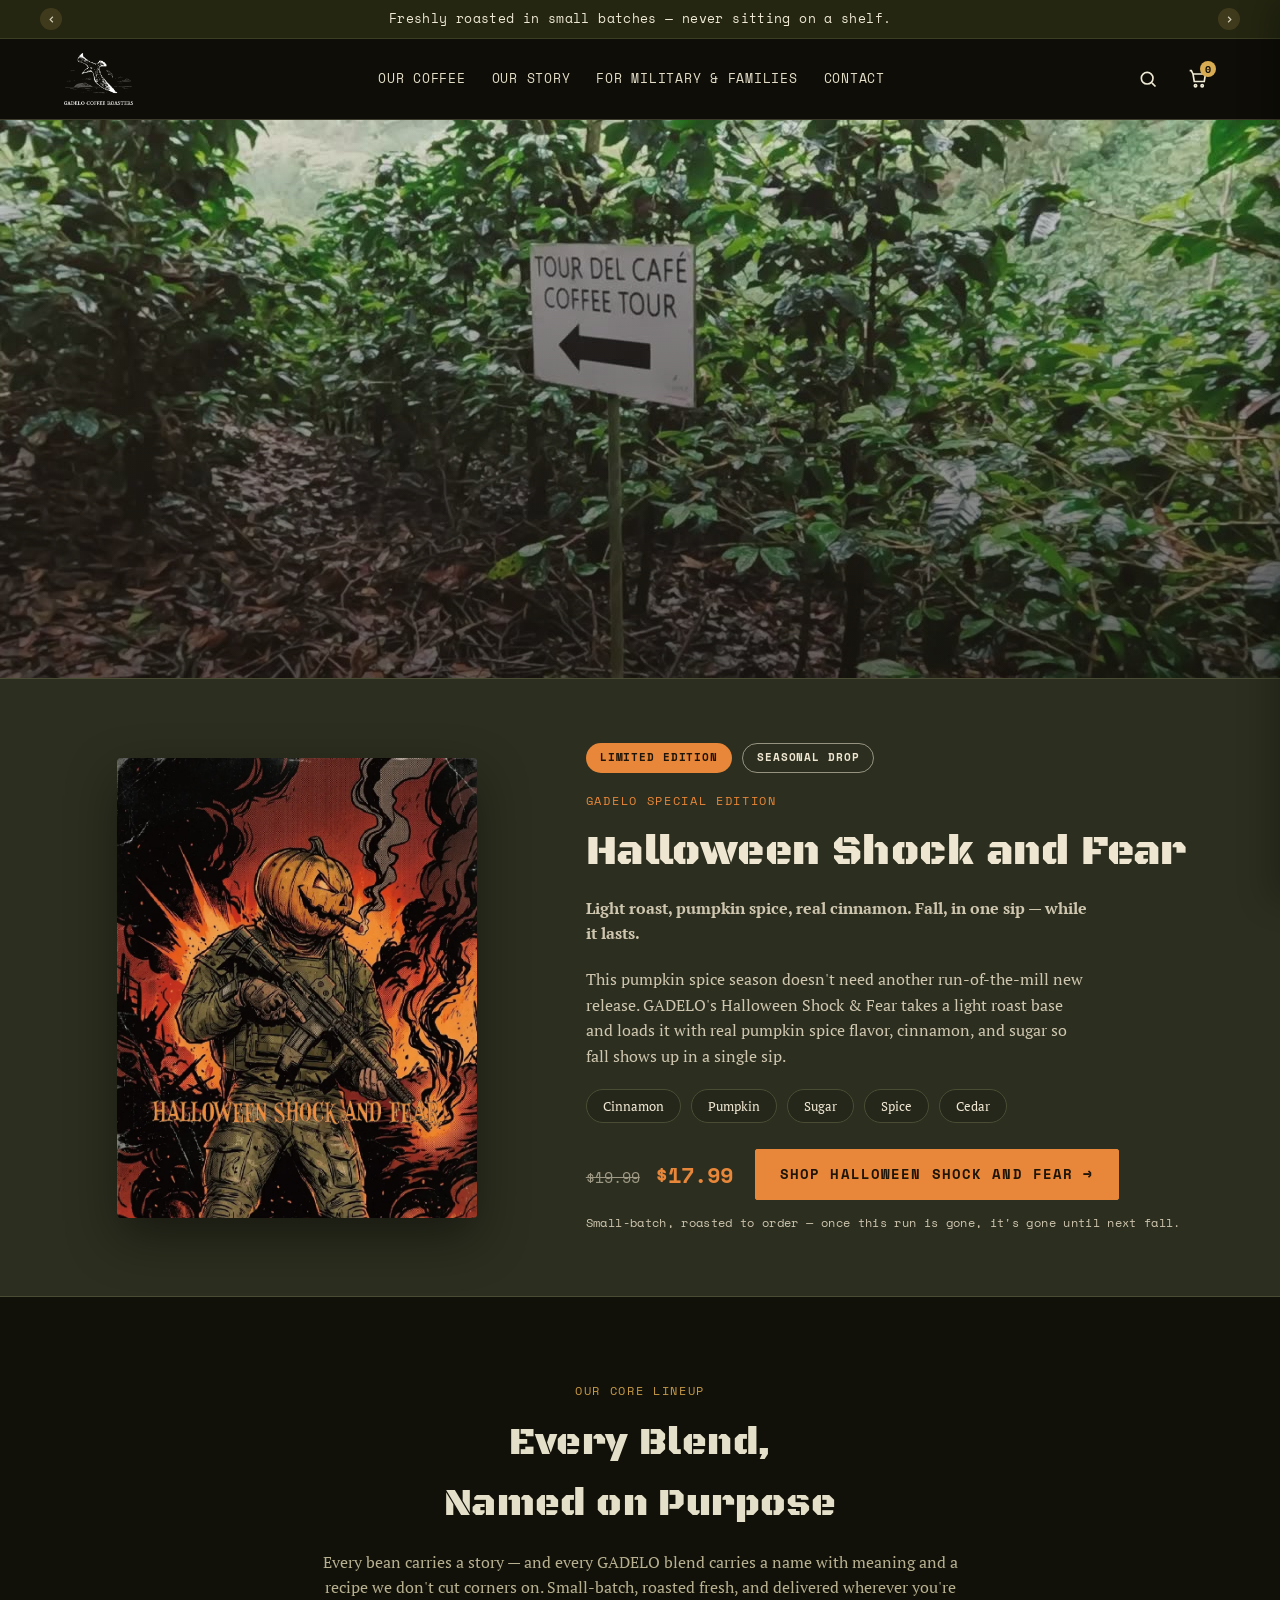
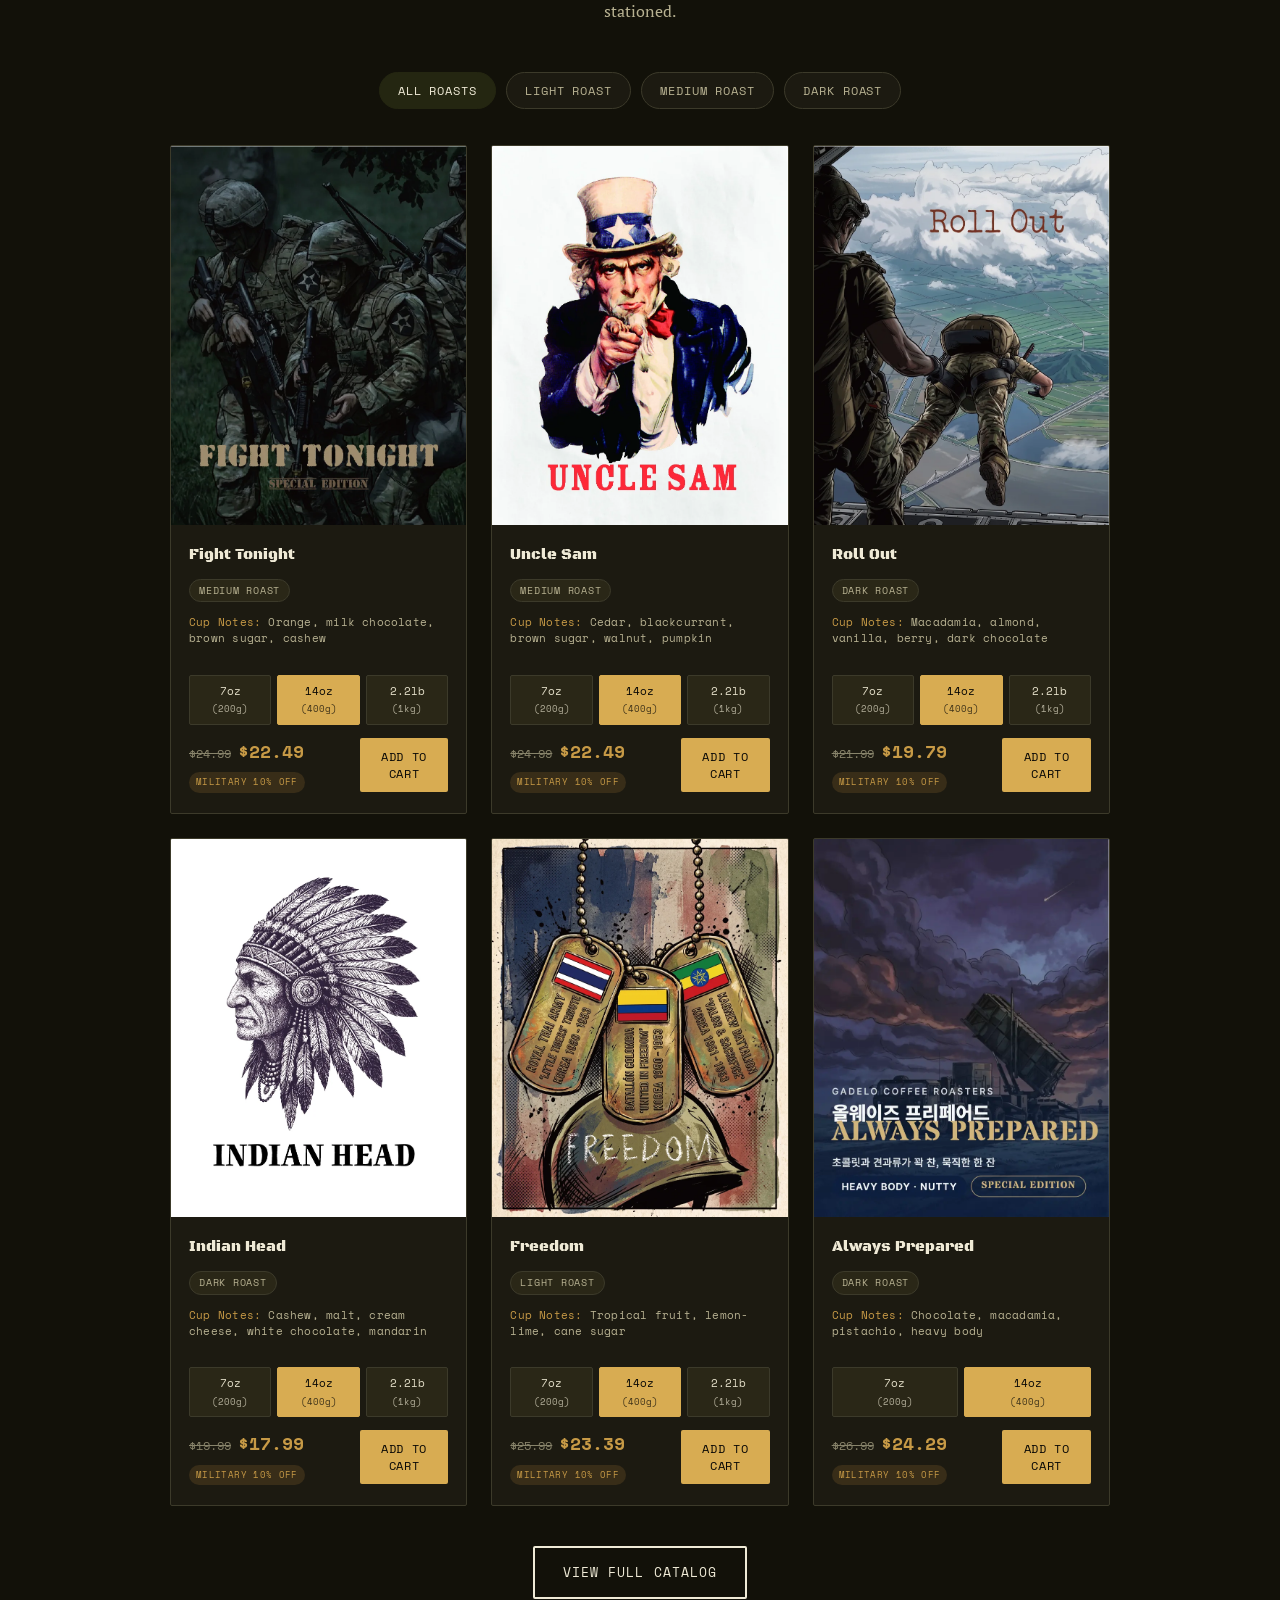
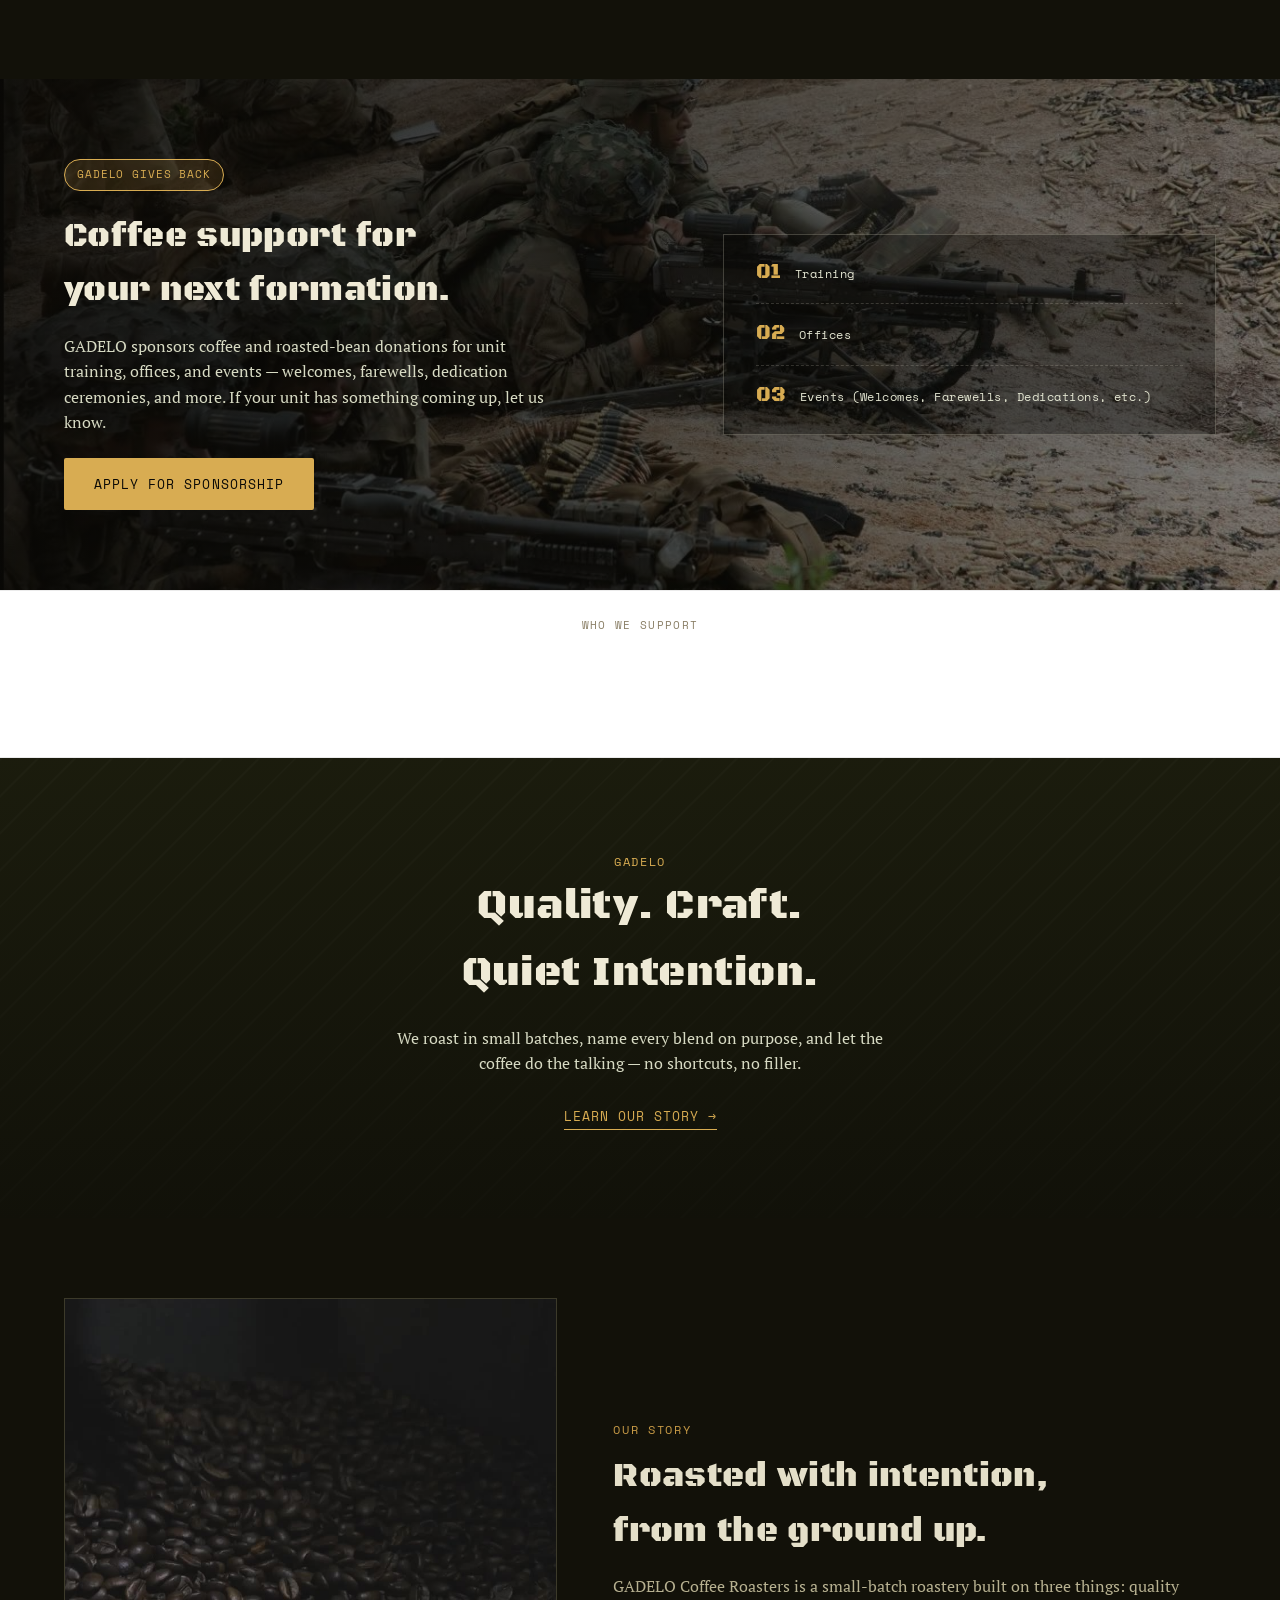
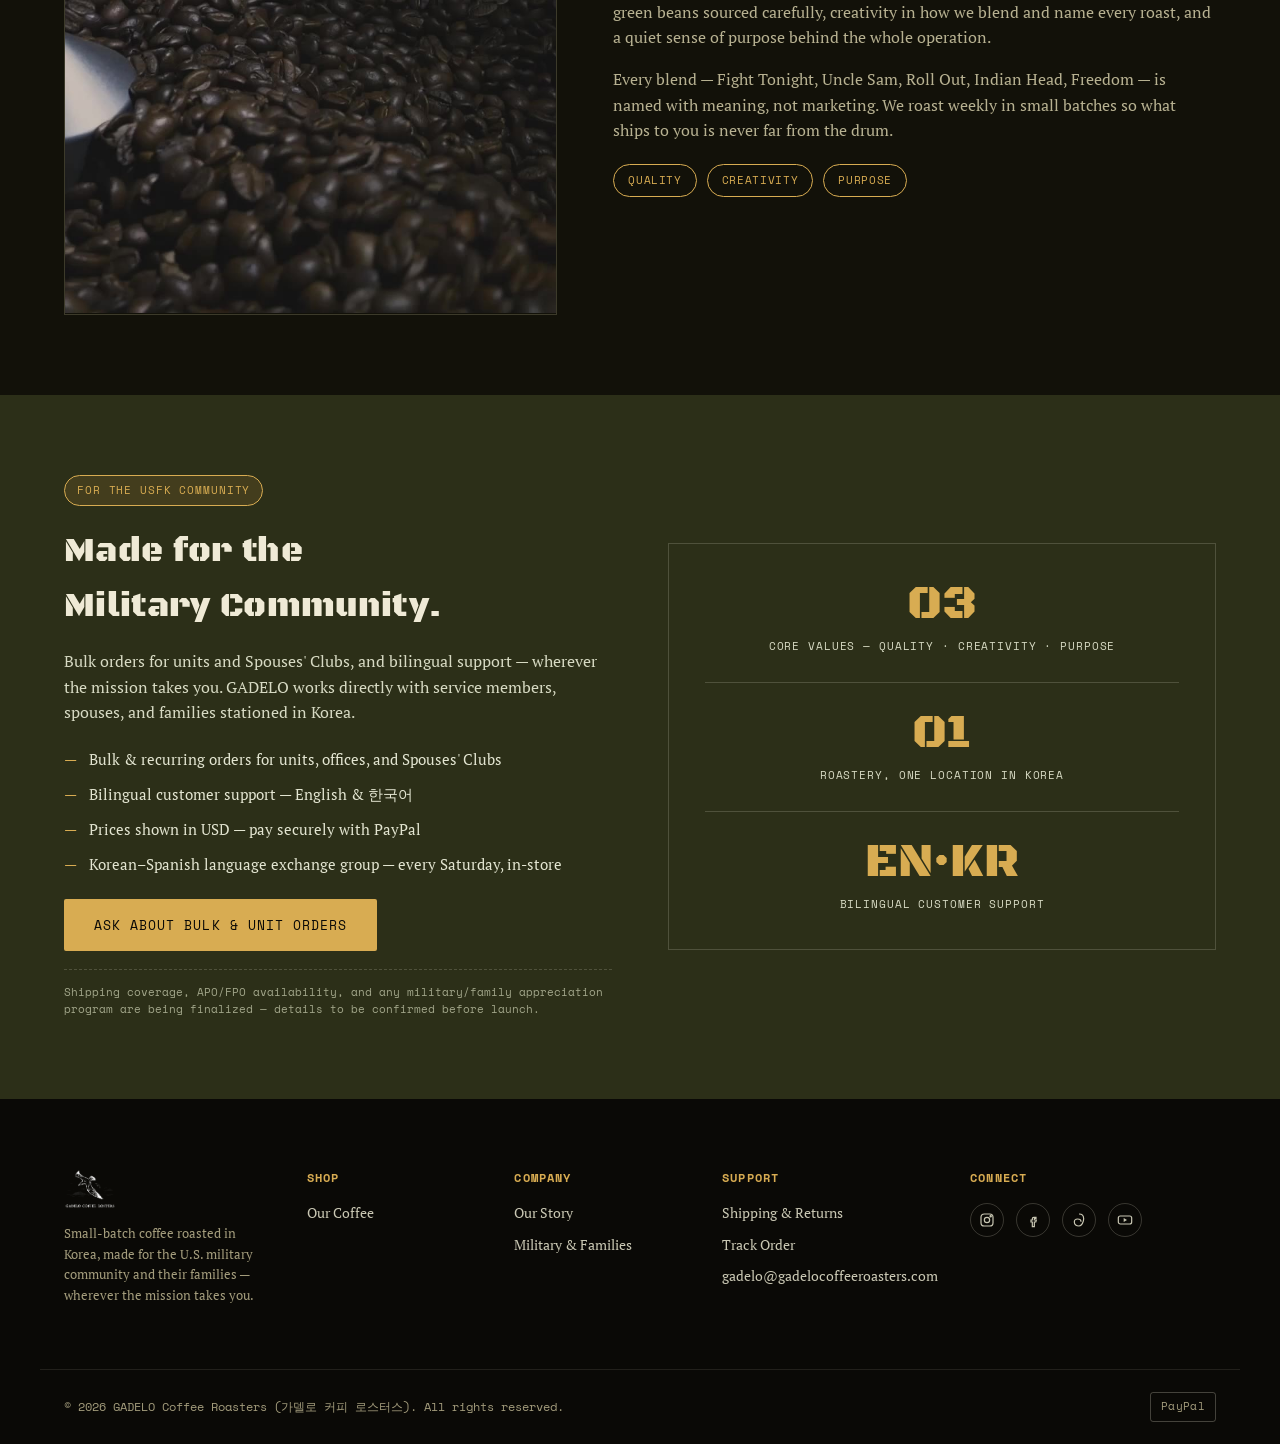
==== index.html @ 2b7d472c "Add files via upload" ====
<!DOCTYPE html>
<html lang="en">
<head>
<meta charset="UTF-8">
<meta name="viewport" content="width=device-width, initial-scale=1.0">
<title>GADELO Coffee Roasters</title>
<meta name="description" content="GADELO Coffee Roasters — small-batch specialty coffee, roasted fresh in Korea and shipped to the U.S. military community and their families.">
<!-- Favicon (2026-09-22) — cropped from the sponsor's seabird logo artwork
     (navy background version) so the bird reads clearly even at 16px; the
     wordmark text was cropped out since it isn't legible that small.
     Same set + same crop on all 4 pages. -->
<link rel="icon" href="favicon.ico" sizes="any">
<link rel="icon" href="images/favicon/favicon-16x16.png" sizes="16x16" type="image/png">
<link rel="icon" href="images/favicon/favicon-32x32.png" sizes="32x32" type="image/png">
<link rel="icon" href="images/favicon/icon-192.png" sizes="192x192" type="image/png">
<link rel="apple-touch-icon" href="images/favicon/apple-touch-icon.png">
<link rel="preconnect" href="https://fonts.googleapis.com">
<link rel="preconnect" href="https://fonts.gstatic.com" crossorigin>
<link href="https://fonts.googleapis.com/css2?family=Black+Ops+One&family=Black+Han+Sans&family=Noto+Serif+KR:wght@400;700&family=PT+Serif:ital,wght@0,400;0,700;1,400&family=Space+Mono:wght@400;700&display=swap" rel="stylesheet">
<link rel="stylesheet" href="css/style.css?v=20260922">
</head>
<body>

<!-- ================= Announcement bar ================= -->
<div class="announce">
  <div class="announce-inner wrap">
    <button class="announce-nav prev" id="announcePrev" aria-label="Previous message">
      <svg viewBox="0 0 24 24" fill="none" stroke="#EFEAD6" stroke-width="2.5"><polyline points="15 18 9 12 15 6"></polyline></svg>
    </button>
    <span id="announceText"></span>
    <button class="announce-nav next" id="announceNext" aria-label="Next message">
      <svg viewBox="0 0 24 24" fill="none" stroke="#EFEAD6" stroke-width="2.5"><polyline points="9 18 15 12 9 6"></polyline></svg>
    </button>
  </div>
</div>

<!-- ================= Header ================= -->
<header>
  <div class="nav-row">
    <a class="brand" href="#top">
      <img src="images/logo-white.png" alt="GADELO Coffee Roasters">
    </a>
    <nav class="primary">
      <a href="#blends">Our Coffee</a>
      <a href="#about">Our Story</a>
      <a href="#community">For Military &amp; Families</a>
      <a href="contact.html">Contact</a>
    </nav>
    <div class="nav-actions">
      <button class="icon-btn" aria-label="Search">
        <svg viewBox="0 0 24 24" fill="none" stroke="currentColor" stroke-width="2"><circle cx="11" cy="11" r="7"/><line x1="21" y1="21" x2="16.65" y2="16.65"/></svg>
      </button>
      <button class="icon-btn" id="cartToggle" aria-label="Open cart">
        <svg viewBox="0 0 24 24" fill="none" stroke="currentColor" stroke-width="2"><path d="M6 6h15l-1.5 9h-12z"/><path d="M6 6L4 2H2"/><circle cx="9" cy="20" r="1.4"/><circle cx="17" cy="20" r="1.4"/></svg>
        <span class="cart-count" id="cartCount">0</span>
      </button>
      <button class="hamburger icon-btn" id="hamburgerBtn" aria-label="Menu">
        <svg viewBox="0 0 24 24" fill="none" stroke="currentColor" stroke-width="2"><line x1="3" y1="6" x2="21" y2="6"/><line x1="3" y1="12" x2="21" y2="12"/><line x1="3" y1="18" x2="21" y2="18"/></svg>
      </button>
    </div>
  </div>
</header>

<div id="top"></div>

<!-- ================= Hero ================= -->
<!--
  Hero is a single, static frame — a slot for one photo or video, not a
  carousel. There's nothing to add/remove here; just set the media:
    - Photo:  add a background-image style to .hero-media below, e.g.
              <div class="hero-media" id="heroMedia" style="background-image:url('images/your-photo.jpg')">
              (remove the <video> below first) — the .hero::after dark
              gradient in css/style.css still layers over it so the title
              stays readable over any photo.
    - Video:  keep the <video class="hero-media-video"> as the FIRST child
              inside .hero-media, swap its poster/source, and leave any
              background-image off .hero-media (the video covers the frame
              itself).
-->
<section class="hero">
  <div class="hero-media" id="heroMedia">
    <video class="hero-media-video" autoplay muted loop playsinline poster="images/hero-poster.jpg">
      <source src="videos/hero-coffee-farm.mp4" type="video/mp4">
    </video>
  </div>
  <!-- No visible text/shapes over the video, per request — this h1 is
       screen-reader/SEO only (.sr-only in css/style.css), so the page still
       has exactly one <h1> without showing anything on screen. -->
  <h1 class="sr-only">GADELO Coffee Roasters — Roasted in Korea</h1>
</section>

<!-- ================= Seasonal — Limited Edition (Halloween) ================= -->
<!-- 2026-10-12: pulled out of the regular grid on purpose per 조나단's
     request — a standalone "limited drop" feature section (Black Rifle
     Coffee Co.-style), not just another card in #blendGrid. Uses the olive/
     pumpkin "Special Edition" palette from the blend's own SmartStore detail
     page instead of the site's usual navy/khaki, so it reads as a distinct,
     time-boxed drop rather than part of the core lineup. See .seasonal-feature
     in style.css. Price shown is a provisional estimate — see js/products.js'
     "PRICE NOTE" comment on the halloween entry. -->
<section class="seasonal-feature" id="seasonal-halloween">
  <div class="wrap seasonal-inner">
    <div class="seasonal-art">
      <img src="images/products/halloween/card1.webp" alt="Halloween Shock and Fear">
    </div>
    <div class="seasonal-copy">
      <div class="seasonal-badges">
        <span class="seasonal-badge">Limited Edition</span>
        <span class="seasonal-badge ghost">Seasonal Drop</span>
      </div>
      <span class="eyebrow" style="color:var(--pumpkin);">GADELO SPECIAL EDITION</span>
      <h2>Halloween Shock and Fear</h2>
      <p class="seasonal-sub">Light roast, pumpkin spice, real cinnamon. Fall, in one sip — while it lasts.</p>
      <p>This pumpkin spice season doesn't need another run-of-the-mill new release. GADELO's Halloween Shock &amp; Fear takes a light roast base and loads it with real pumpkin spice flavor, cinnamon, and sugar so fall shows up in a single sip.</p>
      <div class="seasonal-chips">
        <span class="chip">Cinnamon</span>
        <span class="chip">Pumpkin</span>
        <span class="chip">Sugar</span>
        <span class="chip">Spice</span>
        <span class="chip">Cedar</span>
      </div>
      <div class="seasonal-cta-row">
        <span class="price"><span class="price-compare">$19.99</span><span class="price-final">$17.99</span></span>
        <a class="btn btn-pumpkin" href="product.html?blend=halloween">Shop Halloween Shock and Fear →</a>
      </div>
      <div class="seasonal-note">Small-batch, roasted to order — once this run is gone, it's gone until next fall.</div>
    </div>
  </div>
</section>

<!-- ================= Featured Blends (core lineup) ================= -->
<section id="blends">
  <div class="wrap">
    <div class="section-head">
      <span class="eyebrow">OUR CORE LINEUP</span>
      <h2>Every Blend, Named on Purpose</h2>
      <p>Every bean carries a story — and every GADELO blend carries a name with meaning and a recipe we don't cut corners on. Small-batch, roasted fresh, and delivered wherever you're stationed.</p>
    </div>

    <div class="roast-filter" id="roastFilter" role="tablist" aria-label="Filter by roast level">
      <button class="roast-tab active" data-roast="all">All Roasts</button>
      <button class="roast-tab" data-roast="light">Light Roast</button>
      <button class="roast-tab" data-roast="medium">Medium Roast</button>
      <button class="roast-tab" data-roast="dark">Dark Roast</button>
    </div>

    <!-- Military Exclusive Lineup — 6 blends, confirmed recipes/pricing, see js/products.js -->
    <div class="blend-grid blend-grid-6" id="blendGrid">
      <!-- Card 1: Fight Tonight -->
      <article class="blend-card" data-slug="fighttonight">
        <a class="blend-art-link" href="product.html?blend=fighttonight">
          <div class="blend-art has-photo" style="--card-bg:#4B3A2A;">
            <img class="blend-art-photo" src="images/products/fighttonight/card1.webp" alt="Fight Tonight">
            <span class="mark">Flagship Blend</span>
            <div>
              <div class="name-en">Fight Tonight</div>
            </div>
          </div>
        </a>
        <div class="blend-body">
          <a class="blend-name-link" href="product.html?blend=fighttonight">Fight Tonight</a>
          <div class="roast-tag">Medium Roast</div>
          <div class="blend-origin"><span style="color:var(--brass-dark);">Cup Notes:</span> Orange, milk chocolate, brown sugar, cashew</div>
          <div class="size-select">
            <div class="size-opt" data-size="200">7oz <span class="size-sub">(200g)</span></div>
            <div class="size-opt active" data-size="400">14oz <span class="size-sub">(400g)</span></div>
            <div class="size-opt" data-size="1000">2.2lb <span class="size-sub">(1kg)</span></div>
          </div>
          <div class="price-row">
            <span class="price"><span class="price-compare">$24.99</span><span class="price-final">$22.49</span></span>
            <button class="add-btn">Add to Cart</button>
          </div>
        </div>
      </article>

      <!-- Card 2: Uncle Sam -->
      <article class="blend-card" data-slug="unclesam">
        <a class="blend-art-link" href="product.html?blend=unclesam">
          <div class="blend-art has-photo" style="--card-bg:#2F3B52;">
            <img class="blend-art-photo" src="images/products/unclesam/card1.webp" alt="Uncle Sam">
            <span class="mark">Flagship Blend</span>
            <div>
              <div class="name-en">Uncle Sam</div>
            </div>
          </div>
        </a>
        <div class="blend-body">
          <a class="blend-name-link" href="product.html?blend=unclesam">Uncle Sam</a>
          <div class="roast-tag">Medium Roast</div>
          <div class="blend-origin"><span style="color:var(--brass-dark);">Cup Notes:</span> Cedar, blackcurrant, brown sugar, walnut, pumpkin</div>
          <div class="size-select">
            <div class="size-opt" data-size="200">7oz <span class="size-sub">(200g)</span></div>
            <div class="size-opt active" data-size="400">14oz <span class="size-sub">(400g)</span></div>
            <div class="size-opt" data-size="1000">2.2lb <span class="size-sub">(1kg)</span></div>
          </div>
          <div class="price-row">
            <span class="price"><span class="price-compare">$24.99</span><span class="price-final">$22.49</span></span>
            <button class="add-btn">Add to Cart</button>
          </div>
        </div>
      </article>

      <!-- Card 3: Roll Out (formerly Good Will) -->
      <article class="blend-card" data-slug="goodwill">
        <a class="blend-art-link" href="product.html?blend=goodwill">
          <div class="blend-art has-photo" style="--card-bg:#8C6A26;">
            <img class="blend-art-photo" src="images/products/goodwill/card1.webp" alt="Roll Out">
            <span class="mark">Premium Blend</span>
            <div>
              <div class="name-en">Roll Out</div>
            </div>
          </div>
        </a>
        <div class="blend-body">
          <a class="blend-name-link" href="product.html?blend=goodwill">Roll Out</a>
          <div class="roast-tag">Dark Roast</div>
          <div class="blend-origin"><span style="color:var(--brass-dark);">Cup Notes:</span> Macadamia, almond, vanilla, berry, dark chocolate</div>
          <div class="size-select">
            <div class="size-opt" data-size="200">7oz <span class="size-sub">(200g)</span></div>
            <div class="size-opt active" data-size="400">14oz <span class="size-sub">(400g)</span></div>
            <div class="size-opt" data-size="1000">2.2lb <span class="size-sub">(1kg)</span></div>
          </div>
          <div class="price-row">
            <span class="price"><span class="price-compare">$21.99</span><span class="price-final">$19.79</span></span>
            <button class="add-btn">Add to Cart</button>
          </div>
        </div>
      </article>

      <!-- Card 4: Indian Head (formerly India) -->
      <article class="blend-card" data-slug="india">
        <a class="blend-art-link" href="product.html?blend=india">
          <div class="blend-art has-photo" style="--card-bg:#4B5330;">
            <img class="blend-art-photo" src="images/products/india/card1.webp" alt="Indian Head">
            <span class="mark">House Blend</span>
            <div>
              <div class="name-en">Indian Head</div>
            </div>
          </div>
        </a>
        <div class="blend-body">
          <a class="blend-name-link" href="product.html?blend=india">Indian Head</a>
          <div class="roast-tag">Dark Roast</div>
          <div class="blend-origin"><span style="color:var(--brass-dark);">Cup Notes:</span> Cashew, malt, cream cheese, white chocolate, mandarin</div>
          <div class="size-select">
            <div class="size-opt" data-size="200">7oz <span class="size-sub">(200g)</span></div>
            <div class="size-opt active" data-size="400">14oz <span class="size-sub">(400g)</span></div>
            <div class="size-opt" data-size="1000">2.2lb <span class="size-sub">(1kg)</span></div>
          </div>
          <div class="price-row">
            <span class="price"><span class="price-compare">$19.99</span><span class="price-final">$17.99</span></span>
            <button class="add-btn">Add to Cart</button>
          </div>
        </div>
      </article>

      <!-- Card 5: Freedom (200g/400g only — no 1kg) -->
      <article class="blend-card" data-slug="freedom">
        <a class="blend-art-link" href="product.html?blend=freedom">
          <div class="blend-art has-photo" style="--card-bg:#7A2E2E;">
            <img class="blend-art-photo" src="images/products/freedom/card1.webp" alt="Freedom">
            <span class="mark">Flagship Blend</span>
            <div>
              <div class="name-en">Freedom</div>
            </div>
          </div>
        </a>
        <div class="blend-body">
          <a class="blend-name-link" href="product.html?blend=freedom">Freedom</a>
          <div class="roast-tag">Light Roast</div>
          <div class="blend-origin"><span style="color:var(--brass-dark);">Cup Notes:</span> Tropical fruit, lemon-lime, cane sugar</div>
          <div class="size-select">
            <div class="size-opt" data-size="200">7oz <span class="size-sub">(200g)</span></div>
            <div class="size-opt active" data-size="400">14oz <span class="size-sub">(400g)</span></div>
            <div class="size-opt" data-size="1000">2.2lb <span class="size-sub">(1kg)</span></div>
          </div>
          <div class="price-row">
            <span class="price"><span class="price-compare">$25.99</span><span class="price-final">$23.39</span></span>
            <button class="add-btn">Add to Cart</button>
          </div>
        </div>
      </article>

      <!-- Card 6: Always Prepared (Special Edition, 200g/400g only — no 1kg) -->
      <article class="blend-card" data-slug="alwaysprepared">
        <a class="blend-art-link" href="product.html?blend=alwaysprepared">
          <div class="blend-art has-photo" style="--card-bg:#0D1F3F;">
            <img class="blend-art-photo" src="images/products/alwaysprepared/card1.webp" alt="Always Prepared">
            <span class="mark">Special Edition</span>
            <div>
              <div class="name-en">Always Prepared</div>
            </div>
          </div>
        </a>
        <div class="blend-body">
          <a class="blend-name-link" href="product.html?blend=alwaysprepared">Always Prepared</a>
          <div class="roast-tag">Dark Roast</div>
          <div class="blend-origin"><span style="color:var(--brass-dark);">Cup Notes:</span> Chocolate, macadamia, pistachio, heavy body</div>
          <div class="size-select">
            <div class="size-opt" data-size="200">7oz <span class="size-sub">(200g)</span></div>
            <div class="size-opt active" data-size="400">14oz <span class="size-sub">(400g)</span></div>
          </div>
          <div class="price-row">
            <span class="price"><span class="price-compare">$18.99</span><span class="price-final">$17.09</span></span>
            <button class="add-btn">Add to Cart</button>
          </div>
        </div>
      </article>
    </div>

    <div class="grid-foot">
      <a href="#contact" class="btn btn-outline">View Full Catalog</a>
    </div>
  </div>
</section>

<!-- ================= GADELO Gives Back (unit sponsorship) ================= -->
<section class="giveback" id="giveback">
  <div class="giveback-media" style="background-image:url('images/giveback-training.jpg')"></div>
  <div class="wrap giveback-inner">
    <div>
      <span class="giveback-badge">GADELO Gives Back</span>
      <h2>Coffee support for your next formation.</h2>
      <p>GADELO sponsors coffee and roasted-bean donations for unit training, offices, and events — welcomes, farewells, dedication ceremonies, and more. If your unit has something coming up, let us know.</p>
      <div class="hero-ctas">
        <button type="button" id="sponsorContactBtn" class="btn btn-brass">Apply for Sponsorship</button>
      </div>
    </div>
    <div class="giveback-visual">
      <div class="item"><span class="num">01</span><span class="cap">Training</span></div>
      <div class="item"><span class="num">02</span><span class="cap">Offices</span></div>
      <div class="item"><span class="num">03</span><span class="cap">Events (Welcomes, Farewells, Dedications, etc.)</span></div>
    </div>
  </div>
</section>

<!-- ================= Sponsor logo banner ================= -->
<!-- Real logo (Chungnam Fire Services). Single logo only — it slides
     right-to-left across the full strip and loops seamlessly (see CSS
     comment above .sponsor-banner in style.css). -->
<section class="sponsor-banner" aria-label="Organizations we support">
  <div class="wrap">
    <div class="sponsor-banner-label">Who We Support</div>
  </div>
  <div class="sponsor-track">
    <div class="sponsor-item"><img src="images/sponsors/chungnam-fire.png" alt="Chungnam Fire Services"></div>
  </div>
</section>

<!-- ================= Statement banner ================= -->
<!-- .statement-media is an optional photo slot (same pattern as .hero-media
     on the hero section above) — add a background-image style to it, e.g.
     style="background-image:url('images/your-photo.jpg')", to show a photo
     behind the text. The dark gradient (css/style.css) keeps the text
     readable over any photo. Leave it empty to keep the plain diagonal
     pattern background. -->
<section class="statement">
  <div class="statement-media" id="statementMedia"></div>
  <div class="wrap">
    <span class="eyebrow" style="color:var(--brass);">GADELO</span>
    <h2>Quality. Craft.<br>Quiet Intention.</h2>
    <p>We roast in small batches, name every blend on purpose, and let the coffee do the talking — no shortcuts, no filler.</p>
    <a href="#about" class="link">Learn Our Story →</a>
  </div>
</section>

<!-- ================= About / Story ================= -->
<section id="about">
  <div class="wrap about">
    <!-- 2026-09-22: roasting-floor clip in place of the old logo placeholder
         (see .about-visual.has-video in style.css for the no-padding,
         object-fit:cover treatment this needs vs. the plain logo version). -->
    <div class="about-visual has-video">
      <video autoplay muted loop playsinline poster="images/about-poster.jpg">
        <source src="videos/our-story.mp4" type="video/mp4">
      </video>
    </div>
    <div>
      <span class="eyebrow">OUR STORY</span>
      <h2>Roasted with intention, from the ground up.</h2>
      <p>GADELO Coffee Roasters is a small-batch roastery built on three things: quality green beans sourced carefully, creativity in how we blend and name every roast, and a quiet sense of purpose behind the whole operation.</p>
      <p>Every blend — Fight Tonight, Uncle Sam, Roll Out, Indian Head, Freedom — is named with meaning, not marketing. We roast weekly in small batches so what ships to you is never far from the drum.</p>
      <div class="value-pills">
        <span class="pill">Quality</span>
        <span class="pill">Creativity</span>
        <span class="pill">Purpose</span>
      </div>
    </div>
  </div>
</section>

<!-- ================= Military & Family community ================= -->
<section class="community" id="community">
  <div class="wrap community-inner">
    <div>
      <span class="community-badge">For the USFK Community</span>
      <h2>Made for the Military Community.</h2>
      <p>Bulk orders for units and Spouses' Clubs, and bilingual support — wherever the mission takes you. GADELO works directly with service members, spouses, and families stationed in Korea.</p>
      <ul class="community-list">
        <li>Bulk &amp; recurring orders for units, offices, and Spouses' Clubs</li>
        <li>Bilingual customer support — English &amp; 한국어</li>
        <li>Prices shown in USD — pay securely with PayPal</li>
        <li>Korean–Spanish language exchange group — every Saturday, in-store</li>
      </ul>
      <div style="display:flex;gap:12px;flex-wrap:wrap;">
        <button type="button" id="bulkContactBtn" class="btn btn-brass">Ask About Bulk &amp; Unit Orders</button>
      </div>
      <div class="community-note">
        Shipping coverage, APO/FPO availability, and any military/family appreciation program are being finalized — details to be confirmed before launch.
      </div>
    </div>
    <div class="community-visual">
      <div class="big">03</div>
      <div class="cap">Core Values — Quality · Creativity · Purpose</div>
      <hr>
      <div class="big">01</div>
      <div class="cap">Roastery, One Location in Korea</div>
      <hr>
      <div class="big">EN·KR</div>
      <div class="cap">Bilingual Customer Support</div>
    </div>
  </div>
</section>

<!-- ================= Footer ================= -->
<footer id="contact">
  <div class="wrap footer-grid">
    <div class="footer-brand">
      <img src="images/logo-navy-crop.png" alt="GADELO Coffee Roasters">
      <p>Small-batch coffee roasted in Korea, made for the U.S. military community and their families — wherever the mission takes you.</p>
    </div>
    <div class="footer-col">
      <h4>Shop</h4>
      <a href="#blends">Our Coffee</a>
    </div>
    <div class="footer-col">
      <h4>Company</h4>
      <a href="#about">Our Story</a>
      <a href="#community">Military &amp; Families</a>
    </div>
    <div class="footer-col">
      <h4>Support</h4>
      <a href="#">Shipping &amp; Returns</a>
      <a href="#">Track Order</a>
      <a href="mailto:gadelo@gadelocoffeeroasters.com">gadelo@gadelocoffeeroasters.com</a>
    </div>
    <div class="footer-col">
      <h4>Connect</h4>
      <div class="social-row">
        <a href="https://www.instagram.com/gadelo_coffee_roasters/" target="_blank" rel="noopener" aria-label="Instagram"><svg viewBox="0 0 24 24" fill="none" stroke="currentColor" stroke-width="1.8"><rect x="3" y="3" width="18" height="18" rx="5"/><circle cx="12" cy="12" r="4"/><circle cx="17.5" cy="6.5" r="1"/></svg></a>
        <a href="https://www.facebook.com/gadelocoffee?locale=ko_KR" target="_blank" rel="noopener" aria-label="Facebook"><svg viewBox="0 0 24 24" fill="none" stroke="currentColor" stroke-width="1.8"><path d="M15 8h-2c-1.1 0-2 .9-2 2v2H9v3h2v7h3v-7h2.2l.8-3H14v-1.5c0-.5.3-1 1-1h1.5V8z"/></svg></a>
        <a href="https://www.threads.com/@gadelo_coffee_roasters?hl=ko" target="_blank" rel="noopener" aria-label="Threads"><svg viewBox="0 0 24 24" fill="none" stroke="currentColor" stroke-width="1.8"><path d="M12 3c4 0 7 2.5 7 7 0 5-3 11-7 11s-7-2-7-6c0-3 2-4.5 5-4.5s5 1.5 5 4"/></svg></a>
        <a href="#" aria-label="YouTube"><svg viewBox="0 0 24 24" fill="none" stroke="currentColor" stroke-width="1.8"><rect x="2" y="6" width="20" height="12" rx="3"/><path d="M10 9l5 3-5 3z" fill="currentColor" stroke="none"/></svg></a>
      </div>
    </div>
  </div>
  <div class="footer-bottom">
    <span>© 2026 GADELO Coffee Roasters (가델로 커피 로스터스). All rights reserved.</span>
    <div class="pay-icons">
      <span class="pay-badge">PayPal</span>
    </div>
  </div>
</footer>

<!-- ================= Cart drawer ================= -->
<!-- Single-step drawer: review items (with qty controls) + cross-sell, then one
     "Checkout" button hands off to the dedicated checkout.html page, where
     fulfillment + payment method are chosen and the order is actually paid. -->
<div class="overlay" id="overlay"></div>
<aside class="cart-drawer" id="cartDrawer" aria-hidden="true">
  <div class="cart-head">
    <h3>Your Cart</h3>
    <button class="close-x" id="cartClose">&times;</button>
  </div>

  <div class="cart-view" id="cartView">
    <div class="cart-scroll">
      <div class="cart-items" id="cartItems">
        <div class="cart-empty">Your cart is empty.<br>Add a blend to get started.</div>
      </div>
      <div class="cart-crosssell" id="cartCrosssell" hidden>
        <h4>You Might Also Like</h4>
        <div id="crosssellList"></div>
      </div>
    </div>
    <div class="cart-foot">
      <div class="cart-subtotal"><span>Subtotal</span><span id="cartSubtotalMini">$0.00</span></div>
      <button type="button" class="btn btn-brass btn-block" id="goCheckout">Checkout</button>
      <div class="cart-hint">Prices shown in USD. Secure checkout powered by PayPal.</div>
    </div>
  </div>
</aside>

<!-- ================= Contact modals ================= -->
<!-- Share one backdrop overlay; JS opens whichever modal matches the button
     clicked (#sponsorContactBtn / #bulkContactBtn). Add a new trigger the
     same way: a button with a data-contact-modal="<id>" attribute pointing
     at one of these modal ids, no JS changes needed. -->
<div class="overlay" id="contactOverlay"></div>

<div class="contact-modal" id="emailModal" role="dialog" aria-modal="true" aria-labelledby="emailModalTitle">
  <button type="button" class="close-x contact-modal-close" aria-label="Close">&times;</button>
  <h3 id="emailModalTitle">Sponsorship Inquiry</h3>
  <p class="sub">Copy the address below or open it in your mail app.</p>
  <div class="contact-option">
    <div class="meta">
      <span class="label">Email</span>
      <span class="value">gadelo@gadelocoffeeroasters.com</span>
    </div>
    <button type="button" class="copy-btn" data-copy="gadelo@gadelocoffeeroasters.com">Copy</button>
  </div>
  <a class="contact-option link-row" href="mailto:gadelo@gadelocoffeeroasters.com?subject=Unit%20Sponsorship%20Inquiry">
    <div class="meta">
      <span class="label">Or</span>
      <span class="value">Open in mail app</span>
    </div>
  </a>
</div>

<div class="contact-modal" id="bulkModal" role="dialog" aria-modal="true" aria-labelledby="bulkModalTitle">
  <button type="button" class="close-x contact-modal-close" aria-label="Close">&times;</button>
  <h3 id="bulkModalTitle">Bulk &amp; Unit Orders</h3>
  <p class="sub">Reach us by email or WhatsApp — whichever's easier.</p>
  <div class="contact-option">
    <div class="meta">
      <span class="label">Email</span>
      <span class="value">gadelo@gadelocoffeeroasters.com</span>
    </div>
    <button type="button" class="copy-btn" data-copy="gadelo@gadelocoffeeroasters.com">Copy</button>
  </div>
  <a class="contact-option link-row" href="https://wa.me/821084808942?text=Hi%20GADELO%2C%20I%27d%20like%20to%20ask%20about%20bulk%2Funit%20orders." target="_blank" rel="noopener">
    <div class="meta">
      <span class="label">WhatsApp</span>
      <span class="value">+82 10-8480-8942</span>
    </div>
  </a>
</div>

<div class="toast" id="toast"></div>

<script src="js/products.js"></script>
<script src="js/cart-store.js"></script>
<script src="js/app.js"></script>
</body>
</html>
---- css/style.css ----
/* =========================================================
   GADELO COFFEE ROASTERS — "Field Edition" theme
   Military-toned palette for the USFK-facing storefront.
   (A deliberate departure from the standard ivory/navy/gold
   GADELO brand guide, per explicit direction for this site.)
   ========================================================= */
:root{
  --od:#242611;          /* deep olive drab — dark surface / signature accent (deepened) */
  --od-soft:#2c2f18;      /* secondary dark olive surface (deepened) */
  --od-line:#3a3e22;      /* olive rule/border on dark surfaces */
  --bg:#121109;           /* near-black warm charcoal — page background */
  --surface:#1c1a11;      /* raised dark surface — cards, inputs, panels */
  --khaki:#EFEAD6;        /* canvas/khaki — bright accent text on dark surfaces */
  --khaki-dim:#2a2717;    /* dim panel fill — selected/highlighted state (was light; inverted) */
  --sand-line:#3c3a2a;    /* subtle borders on dark surfaces (was light; inverted) */
  --charcoal:#0a0906;     /* deepest near-black — footer, dark text-on-brass */
  --brass:#D8AC52;        /* brass/insignia accent — brightened for contrast on dark bg */
  --brass-dark:#C79A46;
  --field-rust:#D07047;   /* rust/ammo-crate stencil red-orange — brightened for dark bg */
  --olive-text:#B7B191;   /* muted light sage-khaki — secondary text on dark surfaces */
  --ink:#E4DFC9;          /* body text — light, on the new dark background */
  --radius:2px;
  --maxw:1200px;
  --shadow:0 10px 30px rgba(0,0,0,0.55);
}
*{box-sizing:border-box;}
/* Elements toggled with the plain `hidden` attribute must always collapse —
   even ones (like the cart/checkout view panes below) that also carry their
   own `display:flex` rule, which would otherwise out-rank the browser's
   default [hidden] styling since it comes from this same stylesheet. */
[hidden]{display:none !important;}
html{scroll-behavior:smooth;}
body{
  margin:0;
  background:var(--bg);
  color:var(--ink);
  font-family:'PT Serif', Georgia, serif;
  line-height:1.6;
  -webkit-font-smoothing:antialiased;
}
img{max-width:100%;display:block;}
a{color:inherit;text-decoration:none;}
.wrap{max-width:var(--maxw);margin:0 auto;padding:0 24px;}
/* Screen-reader/SEO-only text: kept in the DOM (so the page still has a
   proper <h1> landmark) but never shown on screen. */
.sr-only{
  position:absolute;width:1px;height:1px;padding:0;margin:-1px;
  overflow:hidden;clip:rect(0,0,0,0);white-space:nowrap;border:0;
}
h1,h2,h3,.stencil{
  font-family:'Black Ops One',cursive;
  font-weight:400;
  letter-spacing:.01em;
  text-wrap:balance;
}
.mono{font-family:'Space Mono',monospace;}
.eyebrow{
  font-family:'Space Mono',monospace;
  text-transform:uppercase;
  letter-spacing:.14em;
  font-size:12px;
  color:var(--brass-dark);
}
.btn{
  display:inline-flex;align-items:center;justify-content:center;gap:8px;
  padding:14px 28px;
  font-family:'Space Mono',monospace;
  font-size:13px;
  letter-spacing:.08em;
  text-transform:uppercase;
  border-radius:var(--radius);
  border:2px solid transparent;
  cursor:pointer;
  transition:transform .15s ease, background .2s ease, color .2s ease, border-color .2s ease;
}
.btn:active{transform:translateY(1px);}
.btn-brass{background:var(--brass);color:var(--charcoal);border-color:var(--brass);}
.btn-brass:hover{background:#c2903f;}
.btn-outline{background:transparent;color:var(--khaki);border-color:var(--khaki);}
.btn-outline:hover{background:var(--khaki);color:var(--charcoal);}
.btn-outline-light{background:transparent;color:var(--khaki);border-color:var(--khaki);}
.btn-outline-light:hover{background:var(--khaki);color:var(--od);}
.btn-sm{padding:10px 18px;font-size:12px;}
.btn-block{width:100%;}

/* ---------- Announcement bar ---------- */
.announce{
  background:var(--od);
  color:var(--khaki);
  padding:9px 12px;
  font-family:'Space Mono',monospace;
  font-size:12.5px;
  letter-spacing:.03em;
  border-bottom:1px solid var(--od-line);
}
.announce-inner{position:relative;display:flex;align-items:center;justify-content:center;min-height:20px;}
.announce b{color:var(--brass);}
.announce-nav{
  position:absolute;top:50%;transform:translateY(-50%);
  width:22px;height:22px;padding:0;border:none;border-radius:50%;
  background:rgba(216,172,82,.18);
  display:flex;align-items:center;justify-content:center;cursor:pointer;
  opacity:.85;transition:opacity .15s ease, background .15s ease;
}
.announce-nav:hover{opacity:1;background:rgba(216,172,82,.32);}
.announce-nav svg{width:11px;height:11px;pointer-events:none;}
.announce-nav.prev{left:0;}
.announce-nav.next{right:0;}

/* ---------- Header ---------- */
header{
  position:sticky;top:0;z-index:60;
  background:rgba(15,14,8,0.92);
  backdrop-filter:saturate(160%) blur(6px);
  border-bottom:1px solid var(--sand-line);
}
.nav-row{
  display:flex;align-items:center;justify-content:space-between;
  padding:14px 24px;
  max-width:var(--maxw);margin:0 auto;
  gap:20px;
}
.brand{display:flex;align-items:center;gap:10px;}
.brand img{height:52px;width:auto;}
.brand .word{font-family:'Black Ops One',cursive;font-size:14px;letter-spacing:.02em;line-height:1.1;color:var(--khaki);}
.brand .word small{display:block;font-family:'Space Mono',monospace;font-size:9px;letter-spacing:.12em;color:var(--brass-dark);margin-top:2px;}
nav.primary{display:flex;gap:26px;}
nav.primary a{
  font-family:'Space Mono',monospace;
  font-size:12.5px;
  letter-spacing:.06em;
  text-transform:uppercase;
  position:relative;
  padding:4px 0;
  color:var(--ink);
}
nav.primary a::after{
  content:"";position:absolute;left:0;right:0;bottom:-2px;height:2px;background:var(--brass);
  transform:scaleX(0);transform-origin:left;transition:transform .2s ease;
}
nav.primary a:hover::after{transform:scaleX(1);}
.nav-actions{display:flex;align-items:center;gap:14px;}
.icon-btn{
  background:none;border:none;cursor:pointer;color:var(--khaki);
  display:flex;align-items:center;justify-content:center;
  width:36px;height:36px;position:relative;
}
.icon-btn svg{width:20px;height:20px;}
.cart-count{
  position:absolute;top:0;right:0;
  background:var(--brass);color:var(--charcoal);
  font-family:'Space Mono',monospace;font-size:10px;font-weight:700;
  width:16px;height:16px;border-radius:50%;
  display:flex;align-items:center;justify-content:center;
}
.hamburger{display:none;}

/* ---------- Breadcrumb (product page) ---------- */
.breadcrumb{
  font-family:'Space Mono',monospace;font-size:11.5px;letter-spacing:.04em;
  color:var(--olive-text);padding-top:18px;
}
.breadcrumb a:hover{color:var(--brass-dark);}

/* ---------- Hero ---------- */
/* Single static frame — a slot for one photo or video, no carousel. */
.hero{
  position:relative;
  /* Scales with the viewport instead of a flat px value, so it stays
     proportional on any phone/tablet rather than being tuned for one
     screen size — ~62% of viewport height, never shorter than 420px
     (still substantial on a short phone in landscape-ish aspect) or
     taller than 720px (so it doesn't push products too far down on a
     tall desktop viewport). */
  min-height:clamp(420px, 62vh, 720px);
  color:var(--khaki);
  overflow:hidden;
  display:flex;align-items:center;
}
/* Darkening gradient for text legibility. This has to be a layer of its own
   (not baked into .hero-media's background) so it always paints ABOVE a
   photo or video placed inside .hero-media — a background on the same
   element a <video> lives in paints *under* that video, not over it. */
.hero::after{
  content:'';
  position:absolute;inset:0;z-index:1;
  background:linear-gradient(180deg, rgba(10,9,6,.12) 0%, rgba(10,9,6,.6) 100%);
  pointer-events:none;
}
.hero-media{
  position:absolute;inset:0;z-index:0;
  background:
    repeating-linear-gradient(135deg, rgba(0,0,0,0.05) 0 2px, transparent 2px 26px),
    linear-gradient(160deg, var(--od) 0%, var(--od-soft) 55%, #1a1c0d 100%);
  background-size:cover;background-position:center;
}
/* Add an image by setting style="background-image:url('...')" on .hero-media
   in the HTML — the .hero::after gradient above still layers over it so the
   title stays readable. For a video, add a <video class="hero-media-video">
   as the first child of .hero-media instead (see the comment in index.html);
   it fills the same frame and sits under the same dark gradient. */
.hero-media-video{
  position:absolute;inset:0;
  width:100%;height:100%;object-fit:cover;
}

/* ---------- Section shells ---------- */
section{padding:80px 0;}
.section-head{
  text-align:center;max-width:640px;margin:0 auto 48px;
}
.section-head h2{font-size:clamp(26px,3.2vw,38px);margin:10px 0 12px;}
.section-head p{color:var(--olive-text);font-size:15.5px;}

/* ---------- Roast level filter ---------- */
.roast-filter{display:flex;gap:10px;justify-content:center;flex-wrap:wrap;margin-bottom:36px;}
.roast-tab{
  font-family:'Space Mono',monospace;font-size:11.5px;letter-spacing:.08em;text-transform:uppercase;
  padding:9px 18px;border:1px solid var(--sand-line);border-radius:20px;background:var(--surface);color:var(--olive-text);
  cursor:pointer;transition:background .2s ease, color .2s ease, border-color .2s ease;
}
.roast-tab.active{background:var(--od);border-color:var(--od);color:var(--khaki);}
.roast-tab:not(.active):hover{border-color:var(--brass);color:var(--brass);}

/* ---------- Product grid ---------- */
.blend-grid{
  display:grid;grid-template-columns:repeat(4,1fr);gap:24px;
}
.blend-grid.blend-grid-3,
.blend-grid.blend-grid-5,
.blend-grid.blend-grid-6{grid-template-columns:repeat(3,1fr);max-width:940px;margin:0 auto;}
.blend-card.roast-hidden{display:none;}

/* ---------- Section divider tag (e.g. "Military Exclusive") ---------- */
.section-tag{
  display:inline-flex;align-items:center;gap:8px;margin-bottom:44px;
}
.section-tag::before, .section-tag::after{
  content:'';height:1px;width:40px;background:var(--sand-line);
}
.section-tag span{
  font-family:'Space Mono',monospace;font-size:11.5px;letter-spacing:.12em;text-transform:uppercase;
  color:var(--olive-text);white-space:nowrap;
}
.section-tag-row{display:flex;justify-content:center;}
.roast-tag{
  align-self:flex-start;
  font-family:'Space Mono',monospace;font-size:9.5px;letter-spacing:.08em;text-transform:uppercase;
  background:var(--khaki-dim);border:1px solid var(--sand-line);color:var(--olive-text);
  padding:3px 9px;border-radius:12px;
}
.blend-card{
  background:var(--surface);border:1px solid var(--sand-line);border-radius:var(--radius);
  display:flex;flex-direction:column;overflow:hidden;
  transition:box-shadow .2s ease, transform .2s ease;
}
.blend-card:hover{box-shadow:var(--shadow);transform:translateY(-3px);}
.blend-art-link{display:block;}
.blend-art{
  aspect-ratio:1/1;
  display:flex;align-items:center;justify-content:center;
  position:relative;
  background:
    repeating-linear-gradient(135deg, rgba(255,255,255,.05) 0 2px, transparent 2px 22px),
    radial-gradient(circle at 30% 20%, rgba(255,255,255,.10), transparent 55%),
    var(--card-bg, var(--od));
  color:var(--khaki);
  text-align:center;padding:20px;
}
.blend-art-photo{
  position:absolute;inset:0;width:100%;height:100%;object-fit:cover;z-index:0;
}
.blend-art .mark{
  position:absolute;top:12px;left:12px;z-index:2;
  font-family:'Space Mono',monospace;font-size:9.5px;letter-spacing:.1em;
  background:rgba(0,0,0,.22);padding:4px 8px;border-radius:2px;
}
.blend-art .name-en{position:relative;z-index:2;font-family:'Black Ops One',cursive;font-size:23px;line-height:1.2;}
/* Photo cards: show the full photograph edge-to-edge — no caption overlay, no
   darkening gradient, no padding. The blend name already appears in .blend-body
   just below the art, so nothing is lost by hiding it here. The aspect-ratio
   matches the actual product photos (≈0.78) so object-fit:cover shows the
   whole image rather than cropping it to a square. */
.blend-art.has-photo{
  aspect-ratio:.78;
  padding:0;
}
.blend-art.has-photo .mark,
.blend-art.has-photo .name-en{
  display:none;
}
.blend-body{padding:18px 18px 20px;display:flex;flex-direction:column;gap:12px;flex:1;}
.blend-name-link{font-family:'Black Ops One',cursive;font-size:15px;color:var(--khaki);}
.blend-name-link:hover{color:var(--brass-dark);}
.blend-origin{
  font-family:'Space Mono',monospace;font-size:10.8px;color:var(--olive-text);letter-spacing:.02em;
  /* Cup-notes text runs from one short line to three long ones depending on
     the blend, which used to push the size buttons below it to a different
     height on every card. Reserving a fixed 3-line block (and clipping
     anything longer) keeps the size-select row at the same position on
     every card in the grid regardless of how long that blend's note is. */
  line-height:1.5;
  min-height:calc(1.5em * 3);
  display:-webkit-box;
  -webkit-line-clamp:3;
  -webkit-box-orient:vertical;
  overflow:hidden;
}
.size-select{display:flex;gap:6px;}
.size-opt{
  flex:1;min-width:0;text-align:center;padding:7px 4px;border:1px solid var(--sand-line);
  font-family:'Space Mono',monospace;font-size:11px;cursor:pointer;border-radius:2px;
  background:var(--khaki-dim);
}
.size-opt.active{background:var(--brass);color:var(--charcoal);border-color:var(--brass);}
.size-opt .size-sub{display:block;font-size:9px;opacity:.75;margin-top:2px;}
.price-row{display:flex;align-items:center;justify-content:space-between;margin-top:auto;}
.price{display:flex;align-items:baseline;gap:7px;flex-wrap:wrap;font-family:'Space Mono',monospace;}
.price-compare{font-size:12px;color:var(--olive-text);text-decoration:line-through;opacity:.7;}
.price-final{font-weight:700;font-size:18px;color:var(--brass-dark);}
.discount-badge{font-family:'Space Mono',monospace;font-size:9px;letter-spacing:.04em;text-transform:uppercase;color:var(--brass-dark);background:rgba(196,146,63,.16);padding:3px 7px;border-radius:12px;white-space:nowrap;}
.add-btn{
  background:var(--brass);color:var(--charcoal);border:none;
  font-family:'Space Mono',monospace;font-size:11.5px;letter-spacing:.06em;text-transform:uppercase;
  padding:10px 14px;border-radius:2px;cursor:pointer;
}
.add-btn:hover{background:#c2903f;}
.grid-foot{text-align:center;margin-top:40px;}

/* ---------- Give Back (unit sponsorship) ----------
   .giveback-media is a full-bleed photo layer behind the section (same slot
   pattern as .hero-media / .statement-media) — set/replace its background-image
   inline in the HTML to swap the photo. The dark gradient below keeps text
   and the visual panel readable over any photo. */
.giveback{position:relative;background:var(--od-soft);color:var(--khaki);overflow:hidden;}
.giveback-media{
  position:absolute;inset:0;z-index:0;
  background-size:cover;background-position:center;
}
.giveback::after{
  content:'';
  position:absolute;inset:0;z-index:1;
  background:linear-gradient(100deg, rgba(10,9,6,.88) 0%, rgba(10,9,6,.72) 45%, rgba(10,9,6,.5) 100%);
  pointer-events:none;
}
.giveback-inner{position:relative;z-index:2;display:grid;grid-template-columns:1.1fr .9fr;gap:56px;align-items:center;}
.giveback-badge{
  display:inline-flex;align-items:center;gap:8px;
  background:rgba(184,137,58,.16);border:1px solid var(--brass);color:var(--brass);
  font-family:'Space Mono',monospace;font-size:11px;letter-spacing:.08em;text-transform:uppercase;
  padding:6px 12px;border-radius:20px;margin-bottom:18px;
}
.giveback h2{font-size:clamp(24px,3vw,34px);color:var(--khaki);margin:0 0 16px;}
.giveback p{color:#d7dac3;margin-bottom:22px;max-width:56ch;}
.giveback-visual{
  background:rgba(10,9,6,.35);
  border:1px solid rgba(239,234,214,.22);
  padding:8px 32px;
}
.giveback-visual .item{
  display:flex;align-items:baseline;gap:14px;
  padding:20px 0;border-bottom:1px dashed rgba(239,234,214,.18);
}
.giveback-visual .item:last-child{border-bottom:none;}
.giveback-visual .item .num{font-family:'Black Ops One',cursive;color:var(--brass);font-size:20px;line-height:1;flex:none;}
.giveback-visual .item .cap{font-family:'Space Mono',monospace;font-size:12px;letter-spacing:.04em;color:#e3e5d1;}

/* ---------- Sponsor logo banner (fire departments, etc.) ----------
   White ribbon strip below Give Back. Shows ONE logo at a time, sliding
   right-to-left across the full width of the banner — it enters fully
   off-screen on the right, crosses the whole strip, and exits fully
   off-screen on the left before the animation loops, so the loop is
   invisible (no jump/cut mid-screen). To add a second sponsor later, this
   single-logo approach would need to become a short list that takes turns
   crossing the strip — ask and it can be extended. */
.sponsor-banner{
  background:#fff;
  overflow:hidden;
  padding:26px 0 28px;
  border-top:1px solid rgba(10,9,6,.08);
  border-bottom:1px solid rgba(10,9,6,.08);
}
.sponsor-banner-label{
  text-align:center;
  font-family:'Space Mono',monospace;font-size:11px;letter-spacing:.12em;text-transform:uppercase;
  color:#8a7f66;
  margin-bottom:16px;
}
.sponsor-track{
  position:relative;
  width:100%;
  height:78px;
  overflow:hidden;
}
.sponsor-item{
  position:absolute;
  top:50%;
  left:100%;
  width:max-content;
  display:flex;align-items:center;
  transform:translateY(-50%) translateX(0);
  animation:sponsor-scroll 13s linear infinite;
  will-change:transform;
}
.sponsor-banner:hover .sponsor-item{animation-play-state:paused;}
@keyframes sponsor-scroll{
  from{transform:translateY(-50%) translateX(0);}
  to{transform:translateY(-50%) translateX(calc(-100vw - 100%));}
}
/* max-width:none overrides the site-wide img{max-width:100%} reset — inside
   an absolutely-positioned auto-width parent that reset creates a circular
   sizing bug (parent width depends on image, image width capped by parent)
   that some browsers resolve as 0 width. This logo has no container to
   overflow, so the cap isn't needed. */
.sponsor-item img{height:78px;width:auto;max-width:none;display:block;}
@media(prefers-reduced-motion:reduce){
  .sponsor-item{
    animation:none;
    left:50%;
    transform:translateY(-50%) translateX(-50%);
  }
}

/* ---------- Statement banner ---------- */
/* .statement-media is an optional photo slot, same pattern as .hero-media —
   add a background-image style to it (e.g. style="background-image:url('images/your-photo.jpg')")
   to show a photo behind the text; the dark gradient below keeps the text
   readable over any image. Leave it empty to keep the plain diagonal pattern. */
.statement{
  position:relative;
  background:var(--od);color:var(--khaki);text-align:center;
  padding:90px 24px;
  overflow:hidden;
}
.statement-media{
  position:absolute;inset:0;z-index:0;
  background-image:repeating-linear-gradient(135deg, rgba(255,255,255,0.03) 0 2px, transparent 2px 26px);
  background-size:cover;background-position:center;
}
.statement::after{
  content:'';
  position:absolute;inset:0;z-index:1;
  background:linear-gradient(180deg, rgba(10,9,6,.35) 0%, rgba(10,9,6,.72) 100%);
  pointer-events:none;
}
.statement .wrap{position:relative;z-index:2;}
.statement h2{font-size:clamp(24px,3.6vw,42px);letter-spacing:.01em;margin:0 0 18px;}
.statement p{color:#d7dac3;max-width:56ch;margin:0 auto 26px;}
.statement a.link{
  font-family:'Space Mono',monospace;font-size:12.5px;letter-spacing:.08em;text-transform:uppercase;
  border-bottom:1px solid var(--brass);color:var(--brass);padding-bottom:3px;
}

/* ---------- About / story ---------- */
.about{
  display:grid;grid-template-columns:.9fr 1.1fr;gap:56px;align-items:center;
}
.about-visual{
  background:var(--khaki-dim);border:1px solid var(--sand-line);
  aspect-ratio:4/5;display:flex;align-items:center;justify-content:center;
  padding:40px;
}
.about-visual img{width:100%;opacity:.85;}
/* 2026-09-22: video variant (Our Story clip) — fills the same 4/5 frame
   edge-to-edge instead of sitting inset/opacity-dimmed like the old logo
   placeholder image above. */
.about-visual.has-video{padding:0;overflow:hidden;}
.about-visual.has-video video{width:100%;height:100%;object-fit:cover;display:block;}
.about h2{font-size:clamp(24px,3vw,34px);margin:8px 0 16px;}
.about p{color:var(--olive-text);margin-bottom:16px;}
.value-pills{display:flex;gap:10px;flex-wrap:wrap;margin-top:20px;}
.pill{
  font-family:'Space Mono',monospace;font-size:11px;letter-spacing:.06em;text-transform:uppercase;
  border:1px solid var(--brass);padding:7px 14px;border-radius:20px;color:var(--brass);
}

/* ---------- Community / military section ---------- */
.community{background:var(--od-soft);color:var(--khaki);}
.community-inner{display:grid;grid-template-columns:1fr 1fr;gap:56px;align-items:center;}
.community-badge{
  display:inline-flex;align-items:center;gap:8px;
  background:rgba(184,137,58,.16);border:1px solid var(--brass);color:var(--brass);
  font-family:'Space Mono',monospace;font-size:11px;letter-spacing:.08em;text-transform:uppercase;
  padding:6px 12px;border-radius:20px;margin-bottom:18px;
}
.community h2{font-size:clamp(24px,3vw,34px);color:var(--khaki);margin:0 0 16px;}
.community p{color:#d7dac3;margin-bottom:14px;}
.community-list{list-style:none;padding:0;margin:22px 0;display:flex;flex-direction:column;gap:12px;}
.community-list li{display:flex;gap:12px;font-size:14.5px;color:#e3e5d1;}
.community-list li::before{content:"—";color:var(--brass);flex:none;}
.community-note{
  margin-top:18px;font-family:'Space Mono',monospace;font-size:11px;color:#a2a68a;
  border-top:1px dashed rgba(239,234,214,.18);padding-top:14px;
}
.community-visual{
  border:1px solid rgba(239,234,214,.18);
  padding:36px;text-align:center;
}
.community-visual .big{font-family:'Black Ops One',cursive;font-size:48px;color:var(--brass);line-height:1;}
.community-visual .cap{font-family:'Space Mono',monospace;font-size:11px;letter-spacing:.08em;color:#d7dac3;margin-top:10px;text-transform:uppercase;}
.community-visual hr{border:none;border-top:1px solid rgba(239,234,214,.18);margin:26px 0;}

/* ---------- Footer ---------- */
footer{background:var(--charcoal);color:#c9c7b3;padding:70px 0 0;}
.footer-grid{
  display:grid;grid-template-columns:1.2fr 1fr 1fr 1fr 1.4fr;gap:32px;
  padding-bottom:50px;border-bottom:1px solid rgba(239,234,214,.1);
}
.footer-brand img{height:40px;filter:brightness(0) invert(1);margin-bottom:14px;}
.footer-brand p{font-size:13px;color:#a39c7c;max-width:32ch;}
.footer-col h4{
  font-family:'Space Mono',monospace;font-size:11.5px;letter-spacing:.1em;text-transform:uppercase;
  color:var(--brass);margin:0 0 16px;
}
.footer-col a{display:block;font-size:13.5px;color:#c9c7b3;margin-bottom:10px;}
.footer-col a:hover{color:var(--khaki);}
.social-row{display:flex;gap:12px;margin-top:16px;}
.social-row a{
  width:34px;height:34px;border:1px solid rgba(239,234,214,.2);border-radius:50%;
  display:flex;align-items:center;justify-content:center;
}
.social-row svg{width:16px;height:16px;}
.footer-bottom{
  display:flex;justify-content:space-between;align-items:center;flex-wrap:wrap;gap:12px;
  padding:22px 24px;font-family:'Space Mono',monospace;font-size:11.5px;color:#a39c7c;
  max-width:var(--maxw);margin:0 auto;
}
.pay-icons{display:flex;gap:8px;align-items:center;}
.pay-badge{border:1px solid rgba(239,234,214,.25);padding:5px 10px;border-radius:3px;font-size:11px;letter-spacing:.03em;}

/* ---------- Cart drawer ---------- */
.overlay{
  position:fixed;inset:0;background:rgba(32,31,26,.55);opacity:0;pointer-events:none;
  transition:opacity .25s ease;z-index:90;
}
.overlay.open{opacity:1;pointer-events:auto;}
.cart-drawer{
  position:fixed;top:0;right:0;height:100%;width:380px;max-width:92vw;
  background:var(--surface);z-index:100;
  transform:translateX(100%);transition:transform .3s ease;
  display:flex;flex-direction:column;box-shadow:-10px 0 30px rgba(0,0,0,.25);
}
.cart-drawer.open{transform:translateX(0);}
.cart-head{display:flex;align-items:center;justify-content:space-between;padding:20px 22px;border-bottom:1px solid var(--sand-line);flex:none;}
.cart-head h3{margin:0;font-size:18px;}

/* ---------- Contact modal (email / email+WhatsApp popovers) ----------
   Small centered dialog, reusing .overlay's backdrop pattern but with its
   own overlay element (#contactOverlay) so it doesn't fight the cart
   drawer's open/close state. Two variants share this markup/CSS — which
   options show is decided in the HTML, not here. */
.contact-modal{
  position:fixed;top:50%;left:50%;
  transform:translate(-50%,-50%) scale(.96);
  width:360px;max-width:88vw;
  background:var(--surface);border:1px solid var(--sand-line);border-radius:var(--radius);
  box-shadow:var(--shadow);
  padding:28px 24px 24px;
  z-index:101;
  opacity:0;pointer-events:none;
  transition:opacity .18s ease, transform .18s ease;
}
.contact-modal.open{opacity:1;pointer-events:auto;transform:translate(-50%,-50%) scale(1);}
.contact-modal .close-x{position:absolute;top:12px;right:14px;}
.contact-modal h3{margin:0 0 6px;font-size:18px;padding-right:24px;}
.contact-modal .sub{color:var(--olive-text);font-size:13px;margin:0 0 20px;}
.contact-option{
  display:flex;align-items:center;justify-content:space-between;gap:12px;
  padding:14px 16px;border:1px solid var(--sand-line);border-radius:6px;
  margin-bottom:10px;
}
.contact-option:last-child{margin-bottom:0;}
.contact-option .meta{min-width:0;}
.contact-option .label{
  display:block;font-family:'Space Mono',monospace;font-size:10.5px;letter-spacing:.06em;
  text-transform:uppercase;color:var(--olive-text);margin-bottom:3px;
}
.contact-option .value{font-size:13.5px;color:var(--khaki);word-break:break-all;}
.contact-option .copy-btn{
  flex:none;background:var(--brass);color:var(--charcoal);border:none;
  font-family:'Space Mono',monospace;font-size:10.5px;letter-spacing:.05em;text-transform:uppercase;
  padding:9px 13px;border-radius:2px;cursor:pointer;
}
.contact-option.link-row{
  text-decoration:none;color:inherit;cursor:pointer;transition:border-color .15s ease;
}
.contact-option.link-row:hover{border-color:var(--brass);}

/* ---------- Contact page (contact.html) ----------
   .contact-card is the static, in-page twin of .contact-modal: same look,
   but laid out in normal document flow instead of a fixed centered dialog.
   It shares .contact-option/.copy-btn styling and JS wiring above. */
.contact-page-intro{max-width:60ch;margin:0 0 36px;}
.contact-page-intro p{color:var(--olive-text);font-size:15.5px;}
.contact-cards{display:grid;grid-template-columns:1fr 1fr;gap:22px;margin-bottom:22px;}
.contact-card{
  background:var(--surface);border:1px solid var(--sand-line);border-radius:var(--radius);
  padding:28px 24px 24px;
}
.contact-card h3{margin:0 0 6px;font-size:18px;}
.contact-card .sub{color:var(--olive-text);font-size:13px;margin:0 0 20px;}
.contact-social-card{grid-column:1 / -1;}
.contact-social-card .social-row{margin-top:4px;}
.contact-social-card .social-row a{
  width:42px;height:42px;border:1px solid var(--sand-line);border-radius:50%;
  display:inline-flex;align-items:center;justify-content:center;margin-right:10px;
  color:var(--khaki);transition:border-color .15s ease,color .15s ease;
}
.contact-social-card .social-row a:hover{border-color:var(--brass);color:var(--brass);}
.contact-social-card .social-row svg{width:19px;height:19px;}
@media(max-width:720px){
  .contact-cards{grid-template-columns:1fr;}
}

/* ---------- Cart drawer: single step (items + cross-sell), then hand off ----------
   Checking out now navigates to the dedicated checkout.html page — fulfillment,
   address and payment method live there, not in the drawer. The drawer pins its
   own .cart-foot at the bottom and scrolls only the middle section. */
.cart-view{flex:1;min-height:0;display:flex;flex-direction:column;}
.cart-scroll{flex:1;min-height:0;overflow-y:auto;}

/* ---------- Cross-sell: other blends ---------- */
.cart-crosssell{padding:18px 22px 4px;border-top:1px solid var(--sand-line);margin-top:6px;}
.cart-crosssell h4{
  font-family:'Space Mono',monospace;font-size:11px;letter-spacing:.1em;text-transform:uppercase;
  color:var(--olive-text);margin:0 0 12px;
}
.crosssell-card{display:flex;gap:10px;align-items:center;padding:9px 0;border-top:1px solid var(--sand-line);}
.crosssell-card:first-child{border-top:none;}
.crosssell-card .swatch{width:42px;height:42px;border-radius:2px;flex:none;background-size:cover;background-position:center;background-color:var(--od);}
.crosssell-card .info{flex:1;min-width:0;}
.crosssell-card .nm{font-family:'Black Ops One',cursive;font-size:12px;line-height:1.3;}
.crosssell-card .pr{font-family:'Space Mono',monospace;font-size:11px;color:var(--brass-dark);margin-top:2px;}
.crosssell-add{
  flex:none;font-family:'Space Mono',monospace;font-size:10px;letter-spacing:.05em;text-transform:uppercase;
  background:var(--khaki-dim);border:1px solid var(--sand-line);color:var(--khaki);
  padding:7px 10px;border-radius:2px;cursor:pointer;
}
.crosssell-add:hover{border-color:var(--brass);color:var(--brass);}

/* ---------- Cart view: item list ---------- */
.cart-items{padding:16px 22px;display:flex;flex-direction:column;gap:16px;}
.cart-empty{color:var(--olive-text);font-family:'Space Mono',monospace;font-size:13px;text-align:center;margin-top:40px;}
.cart-address{margin-top:16px;padding-top:16px;border-top:1px solid var(--sand-line);}
.cart-address h4{
  font-family:'Space Mono',monospace;font-size:11.5px;letter-spacing:.1em;text-transform:uppercase;
  color:var(--olive-text);margin:0 0 4px;
}
.addr-note{font-size:11.5px;color:var(--olive-text);margin:0 0 12px;line-height:1.5;}
.addr-row{margin-bottom:8px;}
.addr-row-split{display:flex;gap:8px;margin-bottom:8px;}
.addr-row-split > input, .addr-row-split > select{flex:1;min-width:0;}
.cart-address input, .cart-address select{
  width:100%;padding:10px 12px;border:1px solid var(--sand-line);border-radius:2px;
  font-family:'PT Serif',serif;font-size:13.5px;background:var(--surface);color:var(--ink);
}
.cart-address select{appearance:auto;}

/* ---------- Delivery address (checkout.html) ----------
   Only used on the dedicated checkout page now — the cart drawer itself no
   longer collects delivery info. 13차 (2026-09-21) removed the old
   "영외 배송 / CAMP" fulfillment radio (.fulfill-choice/.fulfill-option/
   .fulfill-fee rules retired along with it) — every order now goes through
   one region+camp+free-text-address flow; see js/cart-store.js for the
   Korea-flat-fee vs. weight-tier pricing this still drives. */
.pickup-note{
  margin:0;padding-top:14px;font-size:12.5px;line-height:1.6;color:var(--olive-text);
}

/* ---------- International (APO/FPO) address block — added 2026-09-14 ---------- */
.addr-warning{
  display:block;margin:0 0 14px;padding:12px 14px;
  background:rgba(208,112,71,.14);border:1px solid var(--field-rust);border-radius:2px;
  font-size:12.5px;line-height:1.6;color:var(--ink);
}
.addr-review{
  margin-top:14px;padding:14px;border:1px solid var(--sand-line);border-radius:2px;background:var(--khaki-dim);
}
.addr-review h5{
  margin:0 0 8px;font-family:'Space Mono',monospace;font-size:11px;letter-spacing:.08em;text-transform:uppercase;
  color:var(--olive-text);
}
.addr-review-text{font-size:13px;line-height:1.6;color:var(--ink);margin-bottom:12px;white-space:pre-line;}
.addr-confirm-check{
  display:flex;align-items:flex-start;gap:10px;font-size:12.5px;line-height:1.5;color:var(--ink);cursor:pointer;
}
.addr-confirm-check input{
  width:auto;padding:0;margin:3px 0 0;accent-color:var(--field-rust);flex:none;
}
.addr-manual-quote{
  margin-top:14px;padding:12px 14px;border:1px solid var(--field-rust);border-radius:2px;
  background:rgba(208,112,71,.14);color:var(--ink);
}
.addr-manual-quote a{color:var(--brass-dark);text-decoration:underline;}
.addr-base-fee-hint{
  font-size:11.5px;color:var(--brass-dark);margin:-2px 0 12px;line-height:1.5;
}
/* Free-text CAMP address box (2026-09-21, 12차 — replaced the structured
   on-base/off-base/Post Box field sets with one box the shopper fills in
   however suits their situation) and the disabled state on the Camp select
   before a Region is chosen. */
.cart-address textarea{
  width:100%;padding:10px 12px;border:1px solid var(--sand-line);border-radius:2px;
  font-family:'PT Serif',serif;font-size:13.5px;background:var(--surface);color:var(--ink);
  resize:vertical;min-height:80px;
}
.cart-address select:disabled{opacity:.55;cursor:not-allowed;}
/* Exception-contact buttons under the CAMP address box (added 2026-09-14,
   widened 2026-09-21 to show regardless of on-base/off-base since that
   distinction is no longer a separate UI choice) — for shoppers who find
   the free-text address box confusing. Each button uses that platform's
   own brand color so they're recognizable without reading the label. */
.addr-contact-alt{margin-top:2px;padding-top:12px;border-top:1px dashed var(--sand-line);}
.addr-contact-alt-label{font-size:11.5px;color:var(--olive-text);line-height:1.5;margin:0 0 10px;}
.social-contact-row{display:flex;flex-wrap:wrap;gap:8px;}
.social-contact-btn{
  display:inline-flex;align-items:center;gap:7px;
  padding:8px 14px;border-radius:20px;border:none;
  font-family:'Space Mono',monospace;font-size:11.5px;letter-spacing:.02em;
  color:#fff;text-decoration:none;cursor:pointer;transition:opacity .15s ease;
}
.social-contact-btn:hover{opacity:.88;}
.social-contact-btn svg{width:15px;height:15px;flex:none;}
.sc-instagram{background:linear-gradient(45deg,#F58529,#DD2A7B,#8134AF,#515BD4);}
.sc-facebook{background:#1877F2;}
.sc-whatsapp{background:#25D366;}
.checkout-blocked{
  padding:12px 14px;border:1px solid var(--sand-line);border-radius:2px;background:var(--khaki-dim);
  color:var(--olive-text);margin-top:16px;
}

/* ---------- Order summary + PayPal button (checkout.html sidebar) ---------- */
.cart-summary{padding:16px 0 0;}
.cart-summary-row{
  display:flex;justify-content:space-between;gap:12px;
  font-family:'Space Mono',monospace;font-size:13px;color:var(--olive-text);padding:4px 0;
}
.cart-summary-row.total-row{
  font-size:16px;font-weight:700;color:var(--khaki);
  border-top:1px solid var(--sand-line);margin-top:6px;padding-top:10px;
}
.paypal-button-container{padding:16px 0 0;min-height:45px;}
.checkout-pay-buttons{display:flex;flex-direction:column;gap:10px;padding-top:16px;}
.checkout-pay-buttons paypal-button,
.checkout-pay-buttons paypal-basic-card-container,
.checkout-pay-buttons paypal-basic-card-button{display:block;width:100%;min-height:45px;}
.checkout-pay-buttons #googlepayButtonContainer{display:flex;}
.checkout-pay-buttons #googlepayButtonContainer > *{width:100%;}
.paypal-fallback{color:var(--field-rust);}
.cart-line{display:flex;gap:12px;align-items:center;border-bottom:1px solid var(--sand-line);padding-bottom:14px;}
.cart-line .swatch{width:50px;height:50px;border-radius:2px;flex:none;background:var(--od);background-size:cover;background-position:center;}
.cart-line .info{flex:1;min-width:0;}
.cart-line .info .nm{font-family:'Black Ops One',cursive;font-size:13px;}
.cart-line .info .meta{font-family:'Space Mono',monospace;font-size:11px;color:var(--olive-text);}
.cart-line .qty-price{text-align:right;white-space:nowrap;}
.cart-line-qty{display:flex;align-items:center;gap:12px;margin-top:6px;}
.cart-line .rm{font-family:'Space Mono',monospace;font-size:10.5px;color:var(--field-rust);cursor:pointer;background:none;border:none;padding:0;}
/* Small qty stepper used inside cart lines (the full-size .qty-stepper is for the PDP) */
.qty-stepper.sm{border-radius:2px;}
.qty-stepper.sm button{width:24px;height:24px;font-size:13px;}
.qty-stepper.sm span{width:22px;font-size:12px;}
.cart-foot{padding:18px 22px 24px;border-top:1px solid var(--sand-line);flex:none;}
.cart-subtotal{display:flex;justify-content:space-between;font-family:'Space Mono',monospace;font-size:14px;margin-bottom:14px;}
.cart-hint{font-size:11px;color:var(--olive-text);font-family:'Space Mono',monospace;margin-top:10px;line-height:1.5;}
.close-x{background:none;border:none;cursor:pointer;font-size:20px;color:var(--khaki);}

.toast{
  position:fixed;bottom:24px;left:50%;transform:translateX(-50%) translateY(20px);
  background:var(--od);color:var(--khaki);padding:12px 20px;border-radius:3px;
  font-family:'Space Mono',monospace;font-size:12.5px;
  opacity:0;pointer-events:none;transition:all .25s ease;z-index:120;
}
.toast.show{opacity:1;transform:translateX(-50%) translateY(0);}

/* ---------- Product detail page ---------- */
.pdp{display:grid;grid-template-columns:1fr 1fr;gap:56px;padding-top:36px;}
.pdp-gallery-main{
  aspect-ratio:1/1;
  display:flex;align-items:center;justify-content:center;text-align:center;padding:40px;
  background:
    repeating-linear-gradient(135deg, rgba(255,255,255,.06) 0 2px, transparent 2px 24px),
    radial-gradient(circle at 30% 20%, rgba(255,255,255,.10), transparent 55%),
    var(--card-bg, var(--od));
  color:var(--khaki);border-radius:var(--radius);position:relative;overflow:hidden;
}
.pdp-gallery-main-photo{
  position:absolute;inset:0;width:100%;height:100%;object-fit:cover;z-index:0;
}
.pdp-gallery-main .mark{position:absolute;top:16px;left:16px;z-index:2;font-family:'Space Mono',monospace;font-size:10px;letter-spacing:.1em;background:rgba(0,0,0,.22);padding:5px 10px;border-radius:2px;}
.pdp-gallery-main .name-en{position:relative;z-index:2;font-family:'Black Ops One',cursive;font-size:38px;line-height:1.2;}
/* Photo products: full photo, no caption overlay/darkening/padding — the name
   and badge already appear in .pdp-info beside the gallery, so nothing is lost. */
.pdp-gallery-main.has-photo{
  padding:0;
}
.pdp-gallery-main.has-photo .mark,
.pdp-gallery-main.has-photo .name-en{
  display:none;
}
.pdp-thumbs{display:flex;gap:10px;margin-top:14px;flex-wrap:wrap;}
.pdp-thumbs .thumb{width:64px;height:64px;border-radius:2px;border:2px solid transparent;cursor:pointer;opacity:.7;object-fit:cover;background:var(--khaki-dim);}
.pdp-thumbs .thumb.active{opacity:1;border-color:var(--brass);}
.pdp-info .badge{
  display:inline-block;font-family:'Space Mono',monospace;font-size:11px;letter-spacing:.08em;text-transform:uppercase;
  background:var(--khaki-dim);border:1px solid var(--sand-line);padding:5px 12px;border-radius:20px;color:var(--olive-text);margin-bottom:14px;
}
.pdp-info .badge + .badge{margin-left:8px;}
.pdp-info h1{font-size:clamp(28px,3.4vw,42px);margin:4px 0 10px;color:var(--khaki);}
.pdp-rating{font-family:'Space Mono',monospace;font-size:12px;color:var(--olive-text);margin-bottom:18px;}
.pdp-origin{font-family:'Space Mono',monospace;font-size:12px;color:var(--olive-text);margin-bottom:22px;padding-bottom:22px;border-bottom:1px dashed var(--sand-line);}
.pdp-desc p{color:var(--olive-text);margin-bottom:14px;font-size:15px;}
.pdp-price{display:flex;align-items:baseline;gap:10px;flex-wrap:wrap;font-family:'Space Mono',monospace;margin:22px 0 18px;}
.pdp-price-compare{font-size:16px;color:var(--olive-text);text-decoration:line-through;opacity:.7;}
.pdp-price-final{font-weight:700;font-size:26px;color:var(--brass-dark);}
.pdp-selectors{display:flex;flex-direction:column;gap:16px;margin-bottom:24px;}
.pdp-select-label{font-family:'Space Mono',monospace;font-size:11px;letter-spacing:.08em;text-transform:uppercase;color:var(--khaki);margin-bottom:8px;display:block;}
.pdp-pill-row{display:flex;gap:8px;flex-wrap:wrap;}
.pdp-pill{
  padding:10px 18px;border:1px solid var(--sand-line);border-radius:20px;cursor:pointer;
  font-family:'Space Mono',monospace;font-size:12.5px;background:var(--surface);color:var(--ink);
}
.pdp-pill.active{background:var(--brass);border-color:var(--brass);color:var(--charcoal);}
.pdp-pill .pill-sub{opacity:.75;font-size:10.5px;margin-left:2px;}
.pdp-qty-row{display:flex;align-items:center;gap:16px;}
.qty-stepper{display:flex;align-items:center;border:1px solid var(--sand-line);border-radius:2px;}
.qty-stepper button{width:38px;height:38px;background:none;border:none;font-size:16px;cursor:pointer;color:var(--khaki);}
.qty-stepper span{width:36px;text-align:center;font-family:'Space Mono',monospace;}
.pdp-add{width:100%;padding:16px;font-size:14px;}
.pdp-note{margin-top:18px;font-family:'Space Mono',monospace;font-size:11px;color:var(--olive-text);line-height:1.6;}
.pdp-trust{display:flex;gap:18px;flex-wrap:wrap;margin-top:26px;padding-top:22px;border-top:1px solid var(--sand-line);}
.pdp-trust .item{display:flex;align-items:center;gap:8px;font-family:'Space Mono',monospace;font-size:11px;color:var(--olive-text);}
.pdp-trust .dot{width:6px;height:6px;border-radius:50%;background:var(--brass);}

/* ---------- Checkout page (checkout.html) ---------- */
.checkout-header-row{
  display:flex;align-items:center;justify-content:space-between;
  padding:14px 24px;max-width:var(--maxw);margin:0 auto;gap:20px;
}
.checkout-back-link{
  font-family:'Space Mono',monospace;font-size:12px;letter-spacing:.05em;text-transform:uppercase;
  color:var(--olive-text);
}
.checkout-back-link:hover{color:var(--brass-dark);}
.checkout-page{padding-top:48px;padding-bottom:100px;}
.checkout-title{font-size:clamp(26px,3.2vw,36px);margin:0 0 32px;}
.checkout-grid{display:grid;grid-template-columns:1.3fr 1fr;gap:48px;align-items:start;}
.checkout-main{display:flex;flex-direction:column;gap:36px;}
.checkout-section-title{font-family:'Black Ops One',cursive;font-size:16px;margin:0 0 16px;color:var(--khaki);}
.checkout-summary{
  background:var(--surface);border:1px solid var(--sand-line);border-radius:var(--radius);
  padding:24px;position:sticky;top:96px;
}
.checkout-items{display:flex;flex-direction:column;gap:14px;margin-bottom:4px;}
.checkout-empty, .checkout-success{text-align:center;padding:80px 24px;max-width:520px;margin:0 auto;}
.checkout-empty p, .checkout-success p{color:var(--olive-text);margin-bottom:24px;}
.checkout-success h2{margin-bottom:14px;}

/* ---------- Responsive ---------- */
@media (max-width: 980px){
  .blend-grid{grid-template-columns:repeat(2,1fr);}
  .blend-grid.blend-grid-3,
  .blend-grid.blend-grid-5,
  .blend-grid.blend-grid-6{grid-template-columns:repeat(2,1fr);max-width:640px;}
  .about{grid-template-columns:1fr;}
  .community-inner{grid-template-columns:1fr;}
  .giveback-inner{grid-template-columns:1fr;}
  .footer-grid{grid-template-columns:1fr 1fr;}
  .pdp{grid-template-columns:1fr;gap:32px;}
  .checkout-grid{grid-template-columns:1fr;}
  .checkout-summary{position:static;}
}
@media (max-width: 720px){
  .nav-row{position:relative;}
  nav.primary{display:none;}
  nav.primary.nav-open{
    display:flex;flex-direction:column;
    position:absolute;top:100%;left:0;right:0;
    background:var(--surface);
    padding:18px 24px;
    border-bottom:1px solid var(--sand-line);
    gap:16px;z-index:59;
    box-shadow:var(--shadow);
  }
  .hamburger{display:flex;}
  .icon-btn{width:44px;height:44px;} /* larger touch target on mobile */
  .hero-ctas{flex-direction:column;align-items:stretch;}
  .hero-ctas .btn{width:100%;}
  .blend-grid{grid-template-columns:1fr 1fr;gap:14px;}
  .blend-grid.blend-grid-3,
  .blend-grid.blend-grid-5,
  .blend-grid.blend-grid-6{grid-template-columns:1fr 1fr;gap:14px;max-width:none;}
  .footer-grid{grid-template-columns:1fr;gap:36px;}
  .announce-inner{flex-direction:column;gap:4px;}
  section{padding:56px 0;}
  /* Header: drop the small "COFFEE ROASTERS · 가델로" tagline under the wordmark —
     at phone widths it wraps across 2-3 lines and makes the header uneven. Just
     "GADELO" plus the icons keeps it to a single line. The search icon has no
     handler wired up (dead button) and is the easiest thing to drop for room —
     cart and menu stay since both work. */
  .brand .word small{display:none;}
  .icon-btn[aria-label="Search"]{display:none;}
  .checkout-back-link{white-space:nowrap;font-size:11.5px;}
}
@media (max-width: 560px){
  /* Keep the blend grid at 2 columns all the way down instead of collapsing to 1 —
     the cards are compact enough (image + name + price + button) to stay legible. */
  .blend-grid{grid-template-columns:1fr 1fr;gap:10px;}
  .blend-grid.blend-grid-3,
  .blend-grid.blend-grid-5,
  .blend-grid.blend-grid-6{grid-template-columns:1fr 1fr;gap:10px;}
  .blend-body{padding:12px 12px 14px;gap:8px;}
  /* Price + "Add to Cart" stack instead of sharing the row — at 2-column card
     widths the button only had ~half the card to work with, so its label
     wrapped onto 3 lines. Full-width fixes that without shrinking the text. */
  .price-row{flex-direction:column;align-items:stretch;gap:8px;}
  .add-btn{width:100%;padding:9px 10px;}
  .addr-row-split{flex-direction:column;gap:8px;}
  .footer-bottom{justify-content:center;text-align:center;}
  .pdp-trust{gap:12px;}
  .pdp-pill-row{gap:6px;}
  /* At 2-column card width, three size buttons plus their "(400g)"-style
     sub-label were wider than the card's own content box — the row
     overflowed and .blend-card's overflow:hidden clipped the rightmost
     button. Tightening the gap/padding/font here buys back just enough
     width to fit all three without clipping. */
  .size-select{gap:4px;}
  .size-opt{padding:6px 2px;font-size:10px;}
}
@media (max-width:380px){
  /* Still too tight on the smallest phones even after the shrink above —
     drop the gram sub-label (e.g. "(200g)") and keep only "7oz"/"14oz"/
     "2.2lb". The size is still unambiguous and the grams are one tap away
     on the product page. */
  .size-opt .size-sub{display:none;}
}

/* ---------- Seasonal — Limited Edition feature (Halloween, 2026-10-12) ---------- */
/* Standalone "limited drop" section, deliberately styled apart from the
   site's usual navy/khaki core-lineup look (Black Rifle Coffee Co.-style
   promo block) — olive + pumpkin, lifted from this blend's own SmartStore
   detail-page palette, so it reads as a time-boxed special rather than one
   more card in the regular grid. Not reused elsewhere; if a future seasonal
   blend needs the same treatment, swap --pumpkin/--pumpkin-d per-section
   via an inline style on .seasonal-feature instead of forking this block. */
.seasonal-feature{
  --sf-olive:#2C2F1F; --sf-olive-2:#24271A; --sf-olive-line:#4A4D34;
  --sf-bone:#EFE6D2; --sf-bone-2:#CFC6B0;
  --pumpkin:#E8873A; --pumpkin-d:#B9581E;
  background:var(--sf-olive); color:var(--sf-bone);
  padding:0;
  border-top:1px solid var(--sf-olive-line); border-bottom:1px solid var(--sf-olive-line);
  overflow:hidden;
}
.seasonal-inner{
  display:grid; grid-template-columns:.85fr 1.15fr; align-items:center; gap:56px;
  padding:64px 24px;
}
.seasonal-art{
  border-radius:4px; overflow:hidden; box-shadow:0 20px 50px rgba(0,0,0,.45);
  max-width:360px; margin:0 auto;
}
.seasonal-art img{width:100%;display:block;}
.seasonal-badges{display:flex;gap:10px;flex-wrap:wrap;margin-bottom:14px;}
.seasonal-badge{
  display:inline-flex;align-items:center;height:30px;padding:0 14px;border-radius:15px;
  background:var(--pumpkin); color:#1E1408;
  font-family:'Space Mono',monospace; font-size:11px; letter-spacing:.08em; text-transform:uppercase; font-weight:700;
}
.seasonal-badge.ghost{background:transparent;border:1px solid rgba(239,230,210,.55);color:var(--sf-bone);}
.seasonal-feature h2{
  font-size:clamp(28px,3.4vw,42px); margin:6px 0 10px; color:var(--sf-bone);
}
.seasonal-sub{color:var(--pumpkin); font-size:16px; font-weight:700; margin:0 0 16px;}
.seasonal-feature p{color:var(--sf-bone-2); max-width:56ch; margin:0 0 20px;}
.seasonal-chips{display:flex;flex-wrap:wrap;gap:10px;margin-bottom:26px;}
.seasonal-chips .chip{
  display:inline-flex;align-items:center;height:34px;padding:0 16px;border-radius:17px;
  background:var(--sf-olive-2); border:1px solid var(--sf-olive-line);
  font-size:13px; color:var(--sf-bone);
}
.seasonal-cta-row{display:flex;align-items:center;gap:22px;flex-wrap:wrap;margin-bottom:14px;}
.seasonal-cta-row .price-compare{color:var(--sf-bone-2);text-decoration:line-through;margin-right:8px;font-size:15px;}
.seasonal-cta-row .price-final{color:var(--pumpkin);font-size:22px;font-weight:700;}
.btn-pumpkin{
  display:inline-flex;align-items:center;gap:8px;
  background:var(--pumpkin); color:#1E1408; border:1px solid var(--pumpkin);
  padding:13px 24px;border-radius:2px;font-weight:700;font-size:14px;
  transition:background .2s ease;
}
.btn-pumpkin:hover{background:var(--pumpkin-d);border-color:var(--pumpkin-d);}
.seasonal-note{font-family:'Space Mono',monospace;font-size:11.5px;letter-spacing:.03em;color:var(--sf-bone-2);}
@media (max-width:980px){
  .seasonal-inner{grid-template-columns:1fr;text-align:center;padding:48px 24px;gap:32px;}
  .seasonal-badges,.seasonal-chips,.seasonal-cta-row{justify-content:center;}
  .seasonal-feature p{margin-left:auto;margin-right:auto;}
}
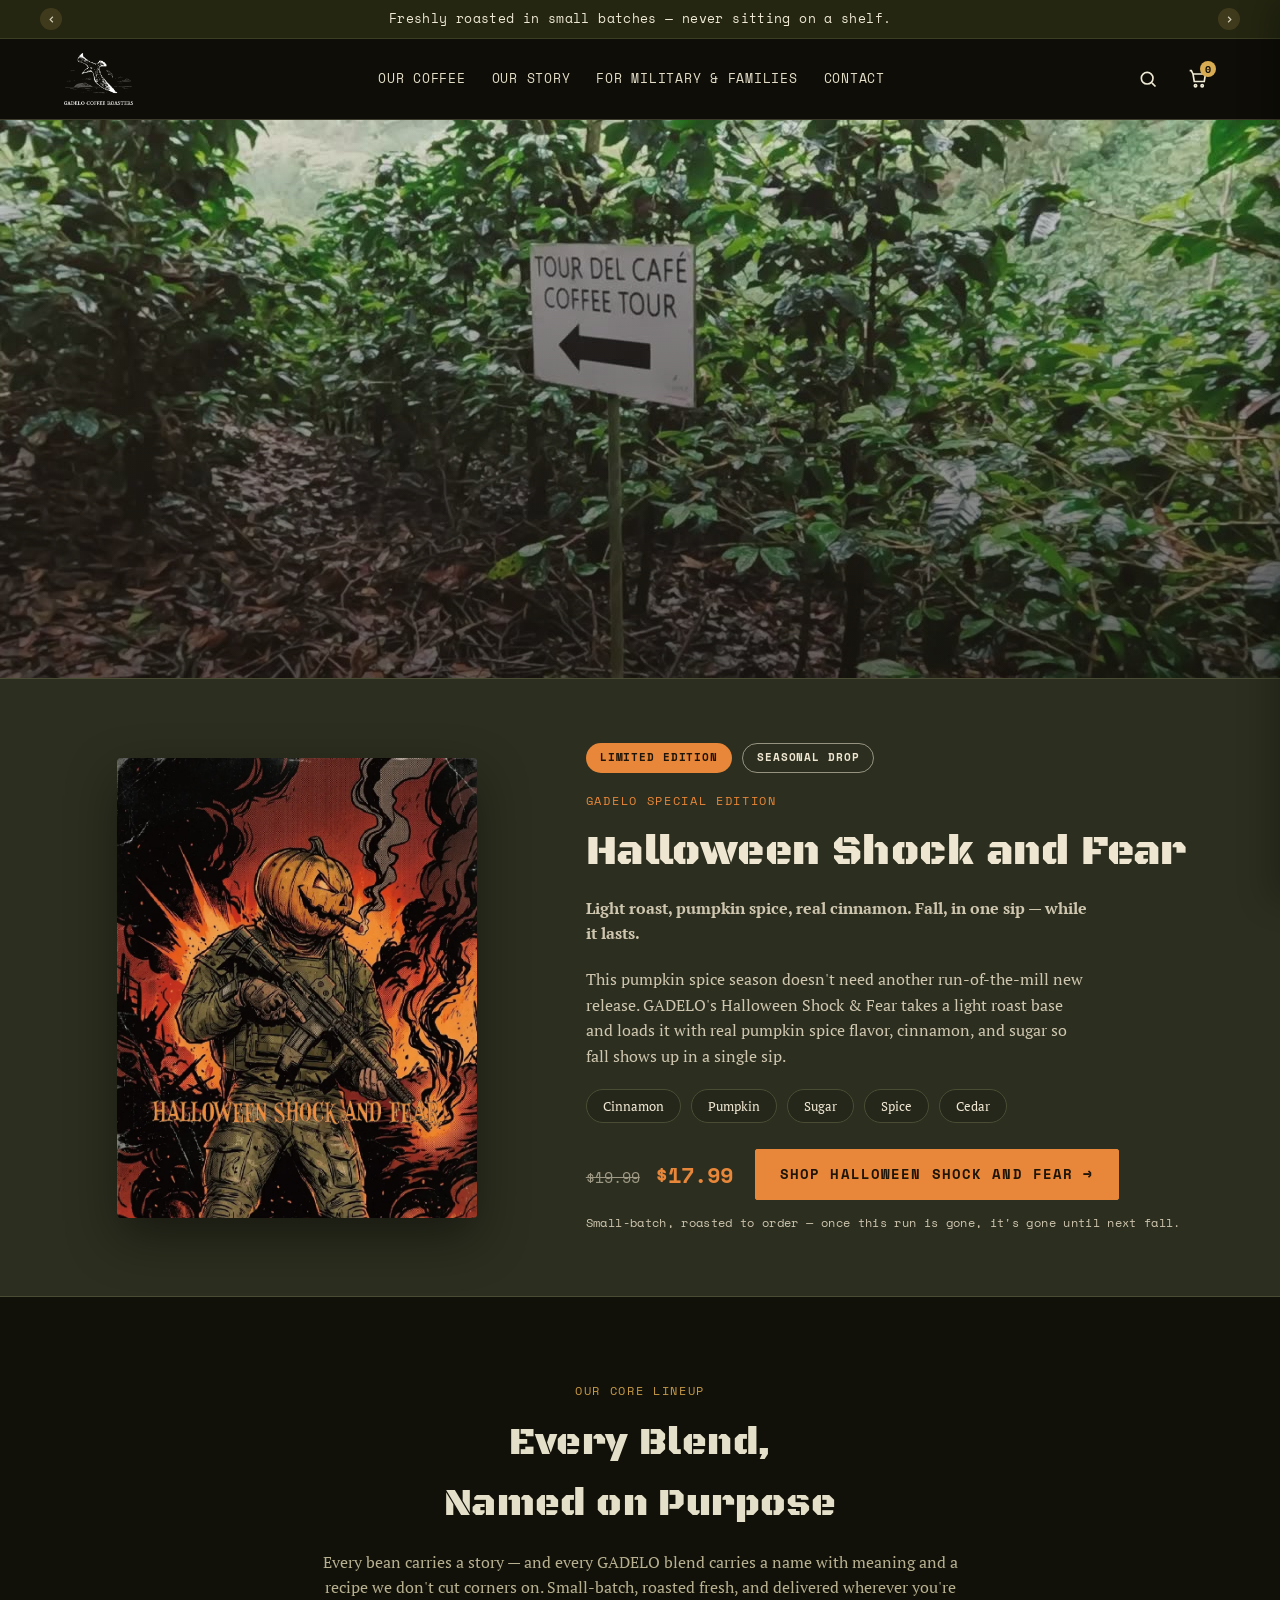
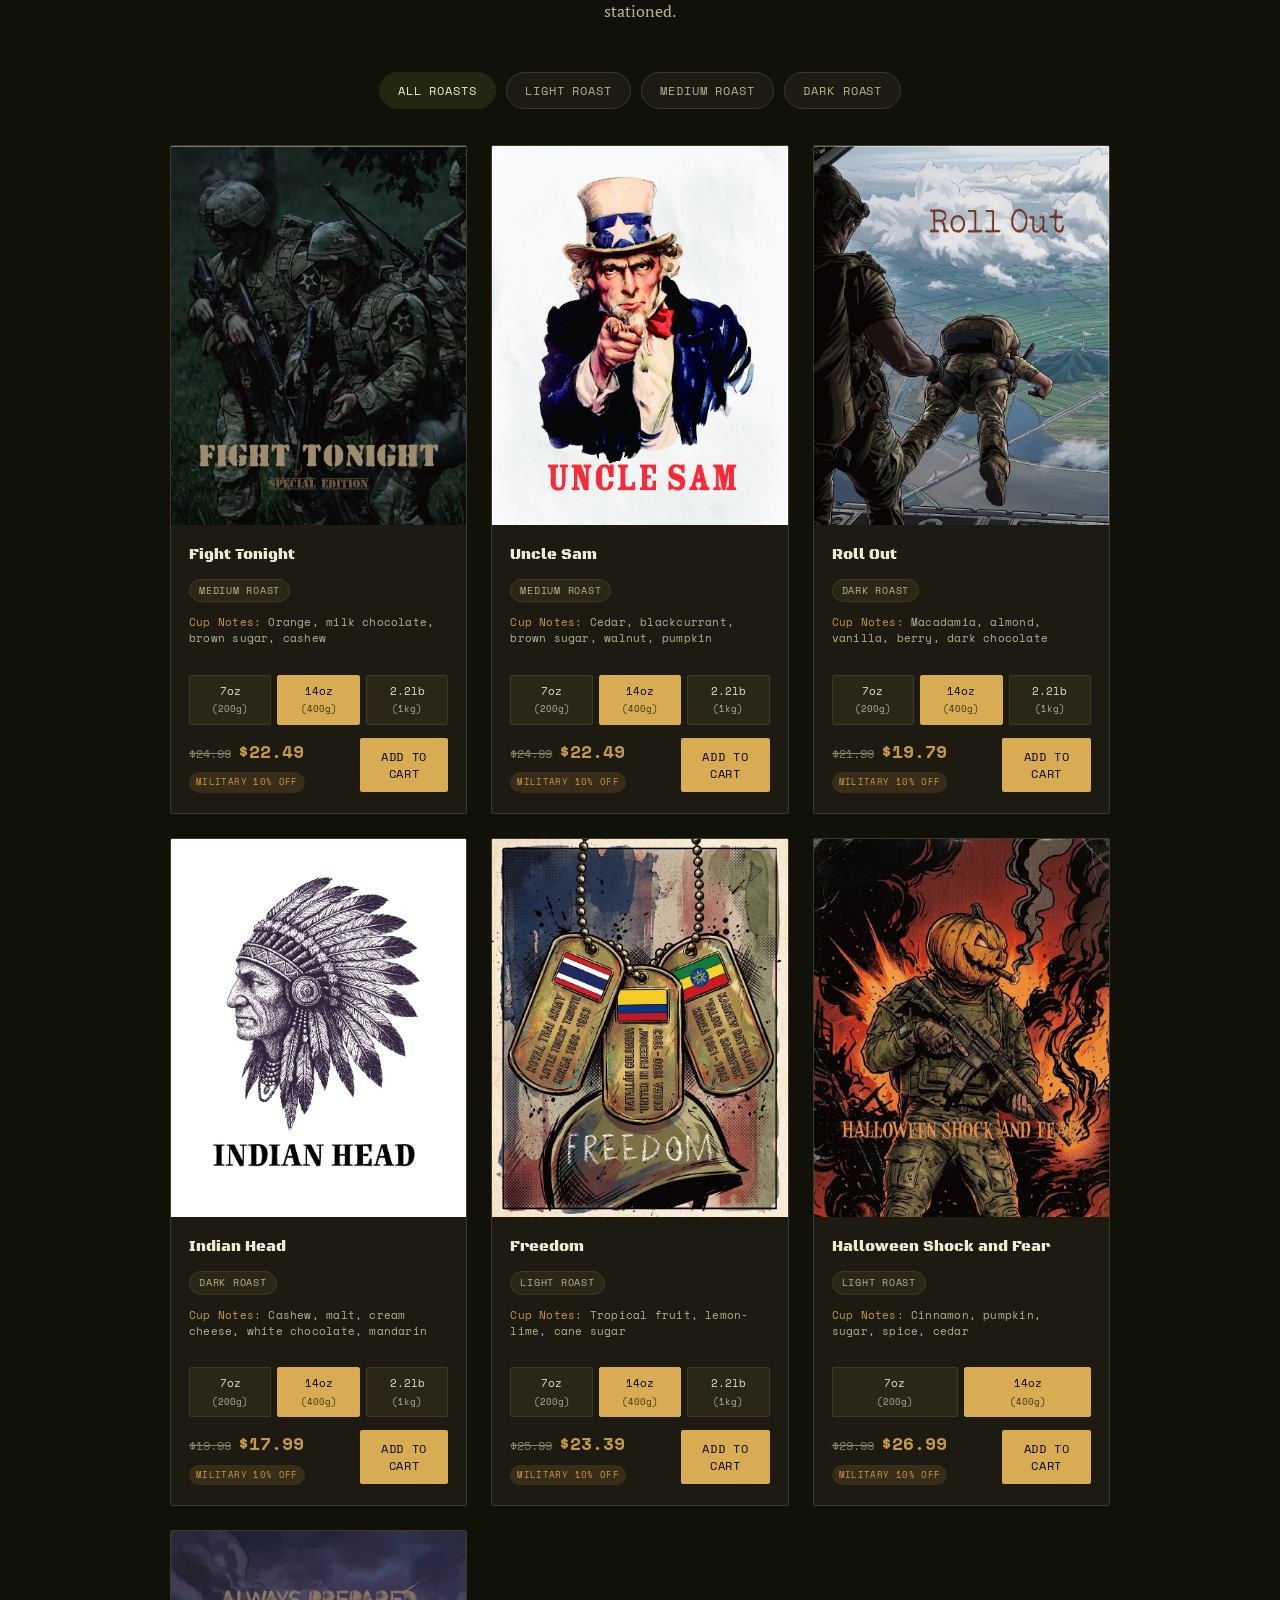
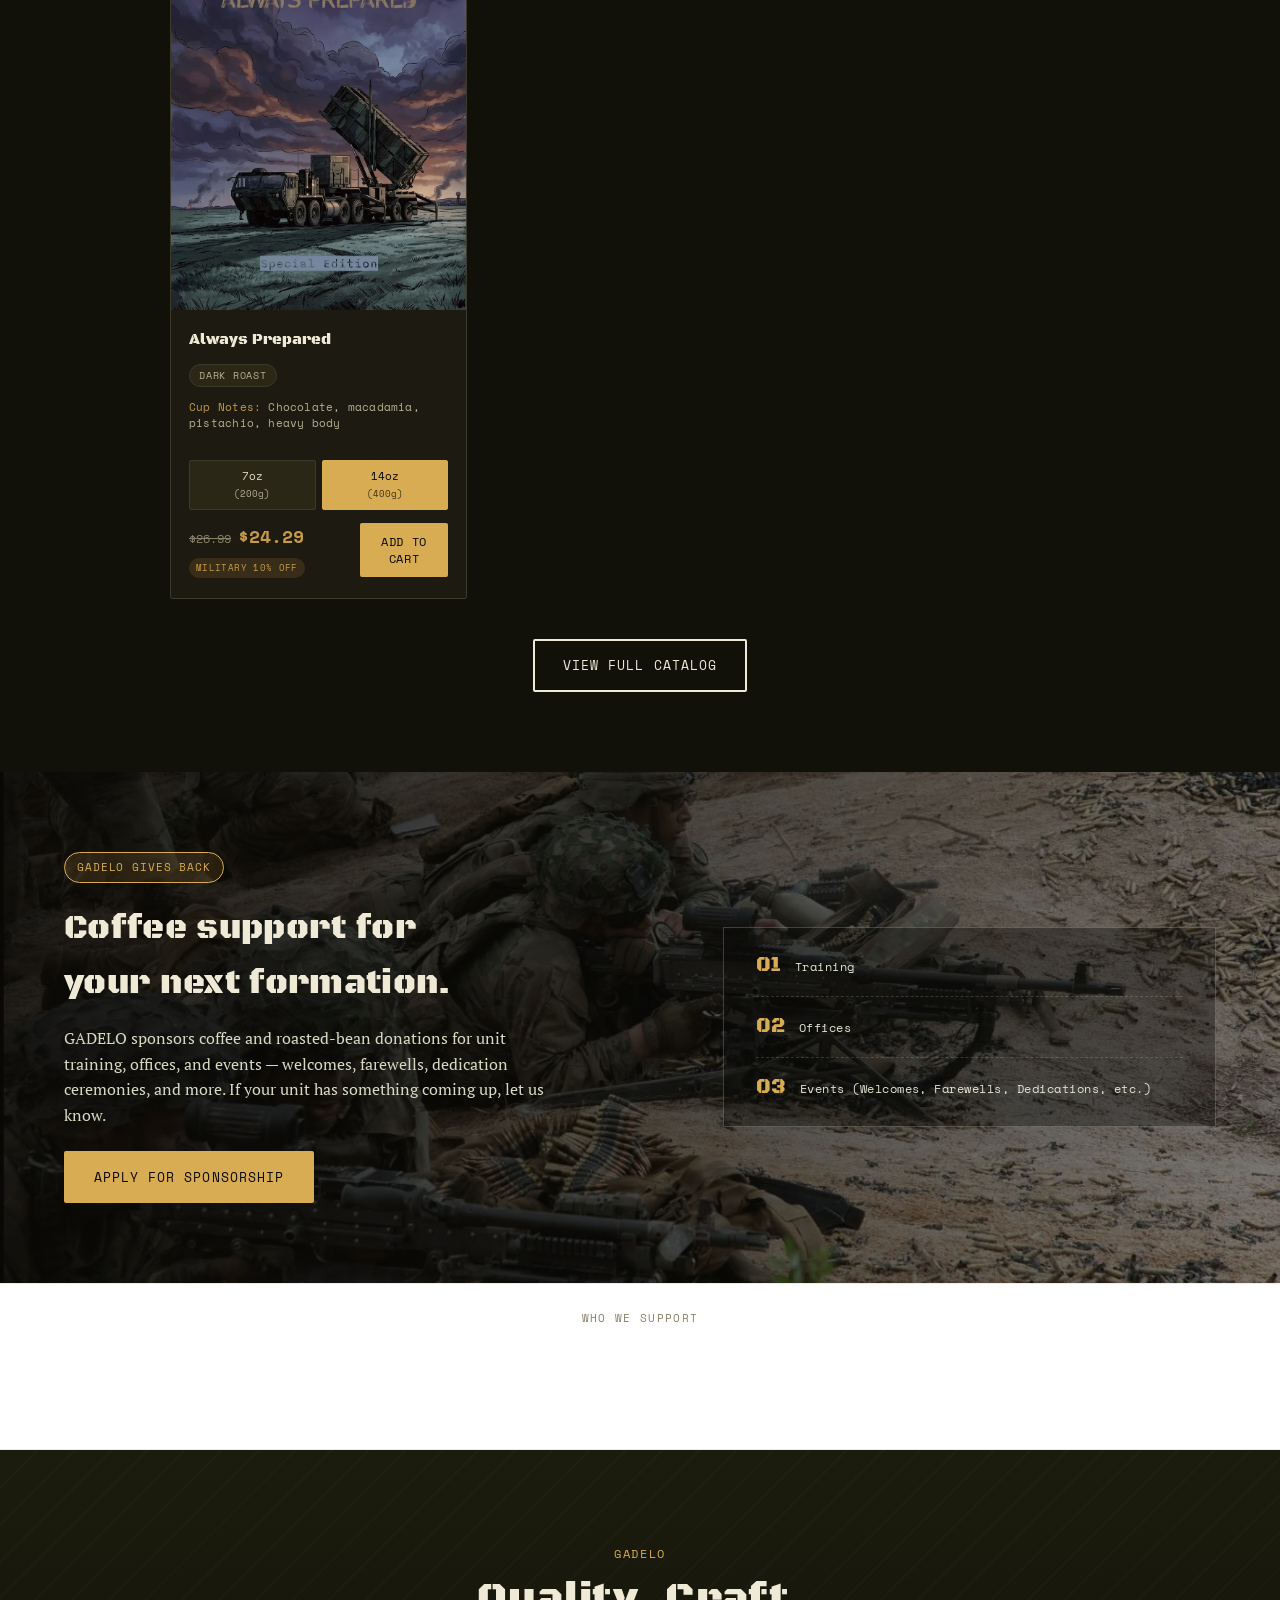
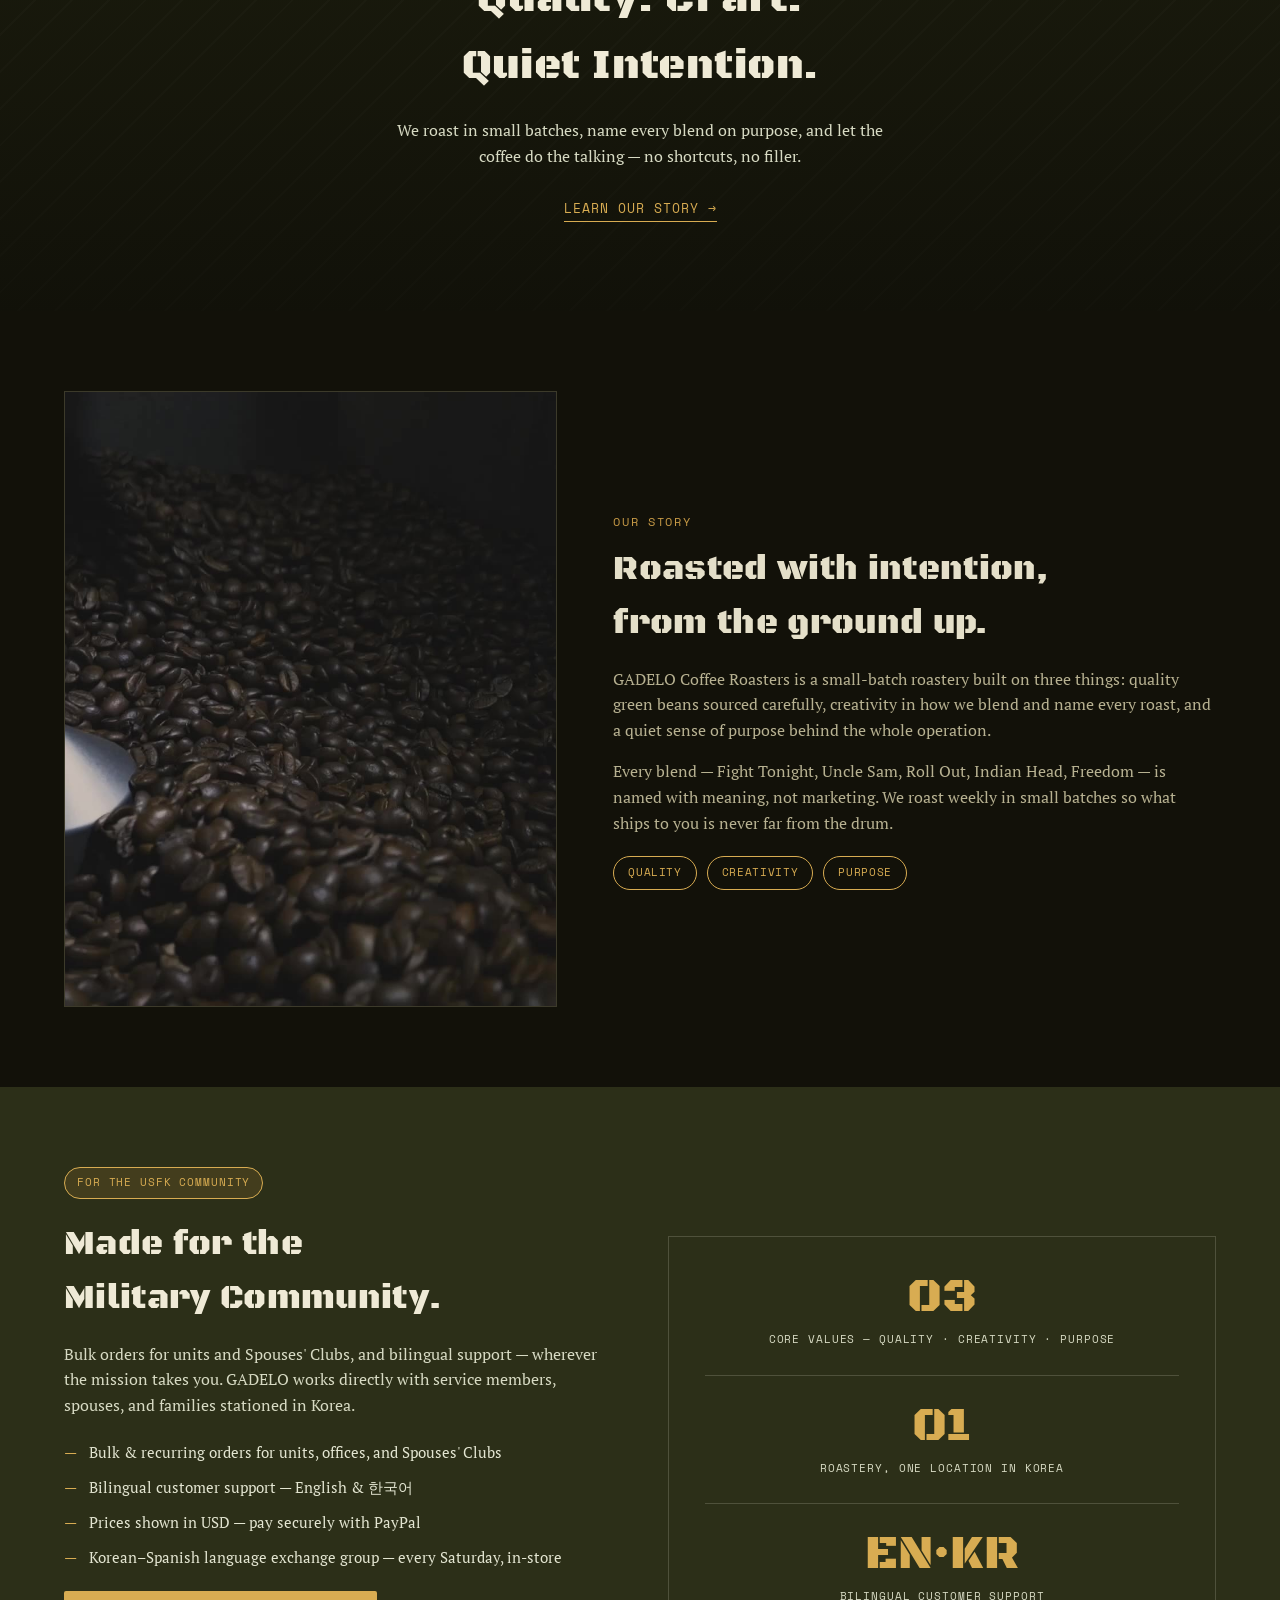
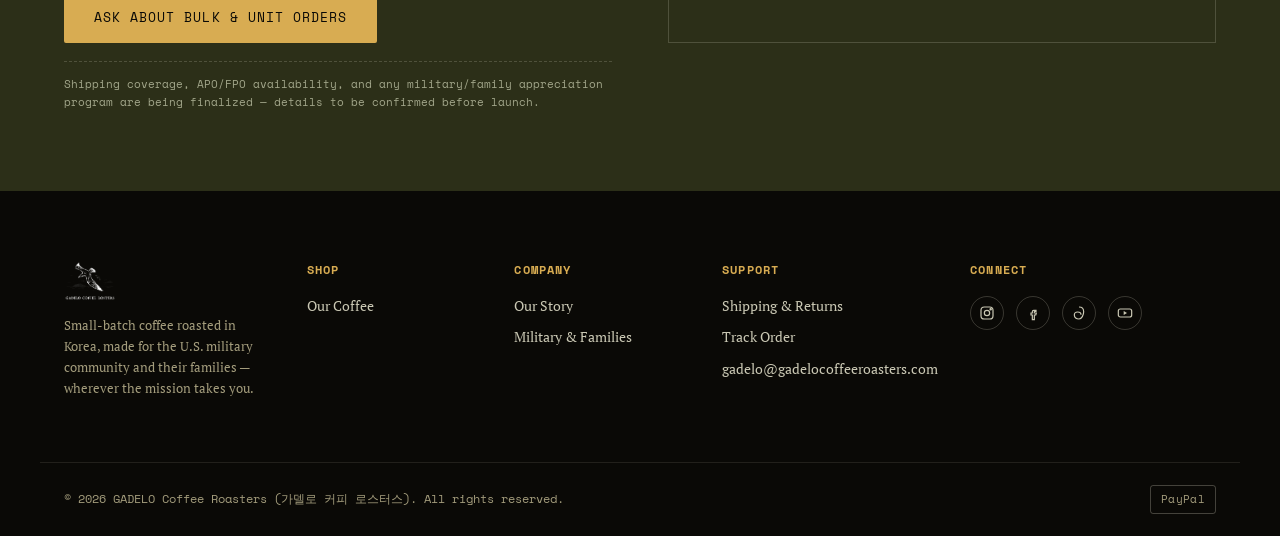
==== commit 979a81d6: "Add files via upload" ====
--- a/index.html
+++ b/index.html
@@ -145,7 +145,7 @@
     </div>
 
     <!-- Military Exclusive Lineup — 6 blends, confirmed recipes/pricing, see js/products.js -->
-    <div class="blend-grid blend-grid-6" id="blendGrid">
+    <div class="blend-grid blend-grid-7" id="blendGrid">
       <!-- Card 1: Fight Tonight -->
       <article class="blend-card" data-slug="fighttonight">
         <a class="blend-art-link" href="product.html?blend=fighttonight">
@@ -281,7 +281,36 @@
         </div>
       </article>
 
-      <!-- Card 6: Always Prepared (Special Edition, 200g/400g only — no 1kg) -->
+      <!-- Card 6: Halloween Shock and Fear (Special Edition, 200g/400g only — no
+           1kg). Also featured in its own "Seasonal — Limited Edition" section
+           above #blends — added here too per 조나단's note (2026-10-12) that
+           it should still show up in the full catalog grid, not only there. -->
+      <article class="blend-card" data-slug="halloween">
+        <a class="blend-art-link" href="product.html?blend=halloween">
+          <div class="blend-art has-photo" style="--card-bg:#B9581E;">
+            <img class="blend-art-photo" src="images/products/halloween/card1.webp" alt="Halloween Shock and Fear">
+            <span class="mark">Special Edition</span>
+            <div>
+              <div class="name-en">Halloween Shock and Fear</div>
+            </div>
+          </div>
+        </a>
+        <div class="blend-body">
+          <a class="blend-name-link" href="product.html?blend=halloween">Halloween Shock and Fear</a>
+          <div class="roast-tag">Light Roast</div>
+          <div class="blend-origin"><span style="color:var(--brass-dark);">Cup Notes:</span> Cinnamon, pumpkin, sugar, spice, cedar</div>
+          <div class="size-select">
+            <div class="size-opt" data-size="200">7oz <span class="size-sub">(200g)</span></div>
+            <div class="size-opt active" data-size="400">14oz <span class="size-sub">(400g)</span></div>
+          </div>
+          <div class="price-row">
+            <span class="price"><span class="price-compare">$29.99</span><span class="price-final">$26.99</span></span>
+            <button class="add-btn">Add to Cart</button>
+          </div>
+        </div>
+      </article>
+
+      <!-- Card 7: Always Prepared (Special Edition, 200g/400g only — no 1kg) -->
       <article class="blend-card" data-slug="alwaysprepared">
         <a class="blend-art-link" href="product.html?blend=alwaysprepared">
           <div class="blend-art has-photo" style="--card-bg:#0D1F3F;">
--- a/css/style.css
+++ b/css/style.css
@@ -228,7 +228,8 @@
 }
 .blend-grid.blend-grid-3,
 .blend-grid.blend-grid-5,
-.blend-grid.blend-grid-6{grid-template-columns:repeat(3,1fr);max-width:940px;margin:0 auto;}
+.blend-grid.blend-grid-6,
+.blend-grid.blend-grid-7{grid-template-columns:repeat(3,1fr);max-width:940px;margin:0 auto;}
 .blend-card.roast-hidden{display:none;}
 
 /* ---------- Section divider tag (e.g. "Military Exclusive") ---------- */
@@ -860,7 +861,8 @@
   .blend-grid{grid-template-columns:repeat(2,1fr);}
   .blend-grid.blend-grid-3,
   .blend-grid.blend-grid-5,
-  .blend-grid.blend-grid-6{grid-template-columns:repeat(2,1fr);max-width:640px;}
+  .blend-grid.blend-grid-6,
+  .blend-grid.blend-grid-7{grid-template-columns:repeat(2,1fr);max-width:640px;}
   .about{grid-template-columns:1fr;}
   .community-inner{grid-template-columns:1fr;}
   .giveback-inner{grid-template-columns:1fr;}
@@ -888,7 +890,8 @@
   .blend-grid{grid-template-columns:1fr 1fr;gap:14px;}
   .blend-grid.blend-grid-3,
   .blend-grid.blend-grid-5,
-  .blend-grid.blend-grid-6{grid-template-columns:1fr 1fr;gap:14px;max-width:none;}
+  .blend-grid.blend-grid-6,
+  .blend-grid.blend-grid-7{grid-template-columns:1fr 1fr;gap:14px;max-width:none;}
   .footer-grid{grid-template-columns:1fr;gap:36px;}
   .announce-inner{flex-direction:column;gap:4px;}
   section{padding:56px 0;}
@@ -907,7 +910,8 @@
   .blend-grid{grid-template-columns:1fr 1fr;gap:10px;}
   .blend-grid.blend-grid-3,
   .blend-grid.blend-grid-5,
-  .blend-grid.blend-grid-6{grid-template-columns:1fr 1fr;gap:10px;}
+  .blend-grid.blend-grid-6,
+  .blend-grid.blend-grid-7{grid-template-columns:1fr 1fr;gap:10px;}
   .blend-body{padding:12px 12px 14px;gap:8px;}
   /* Price + "Add to Cart" stack instead of sharing the row — at 2-column card
      widths the button only had ~half the card to work with, so its label
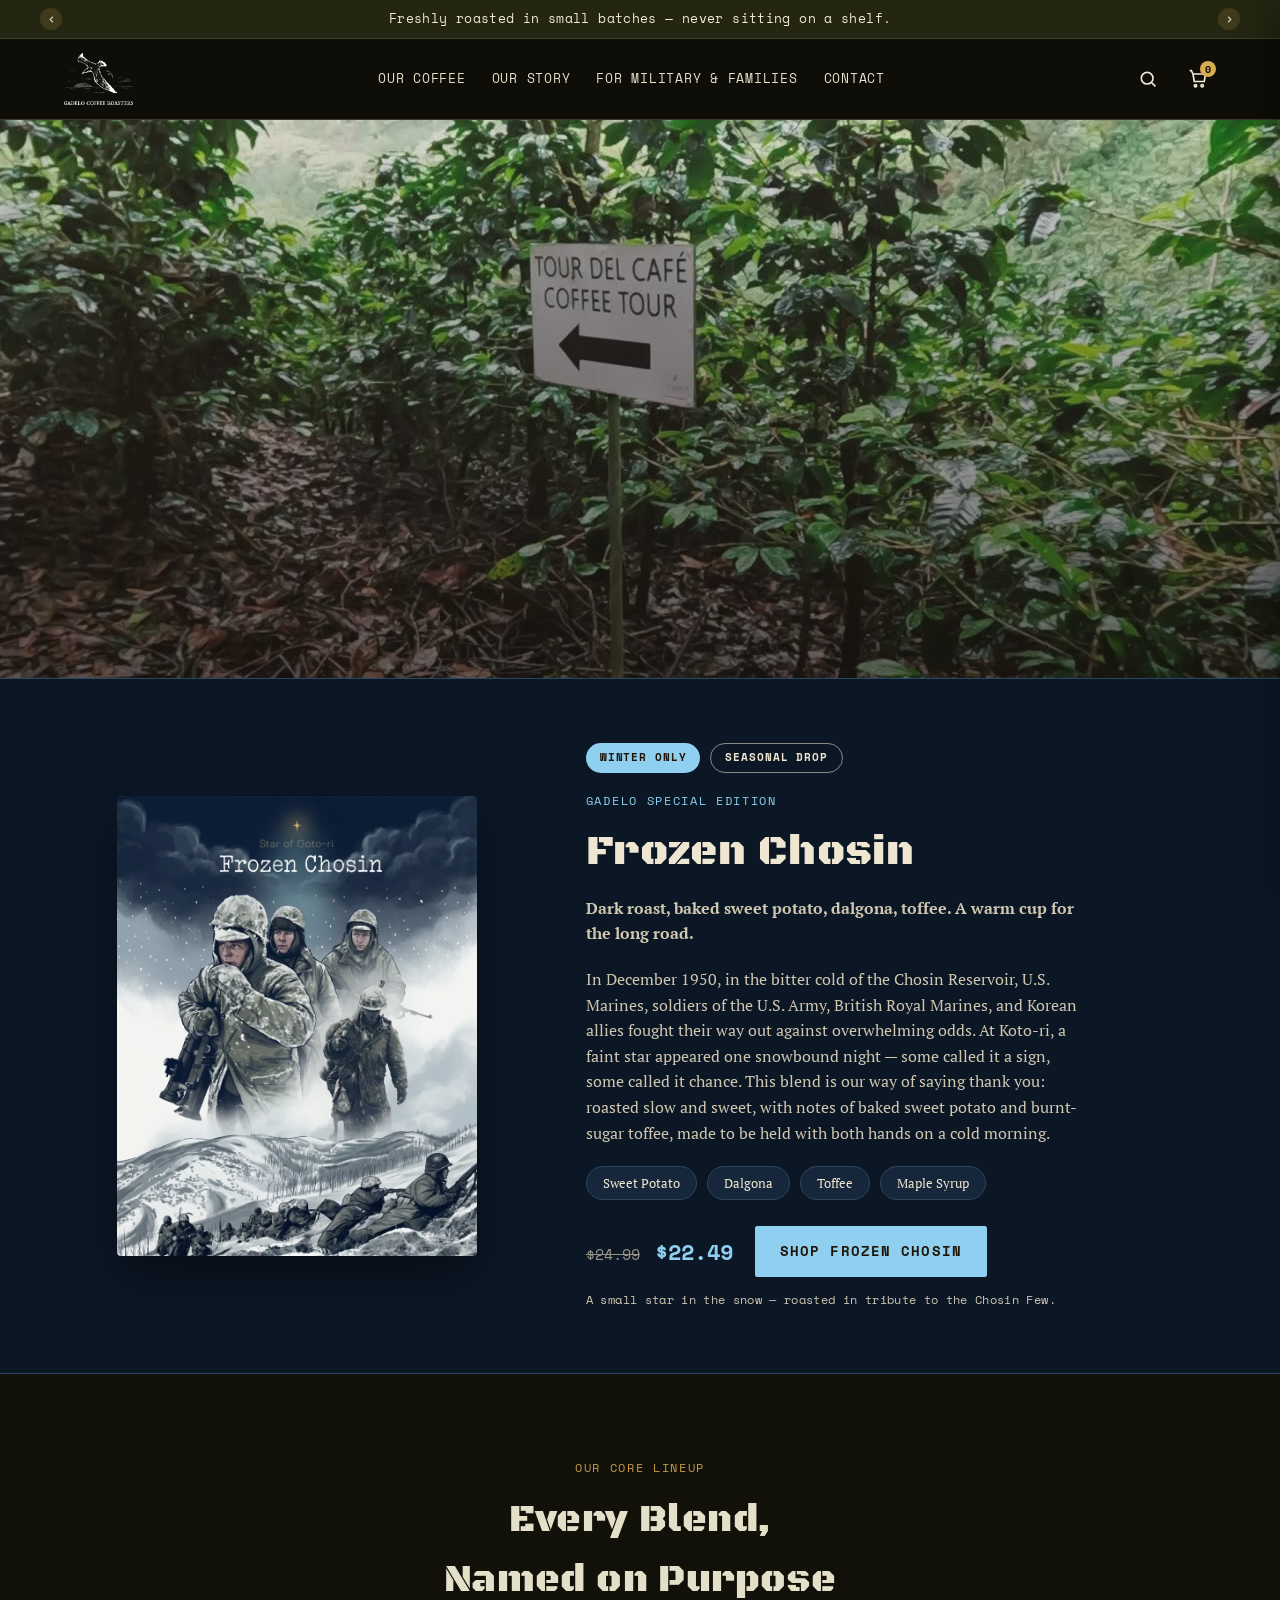
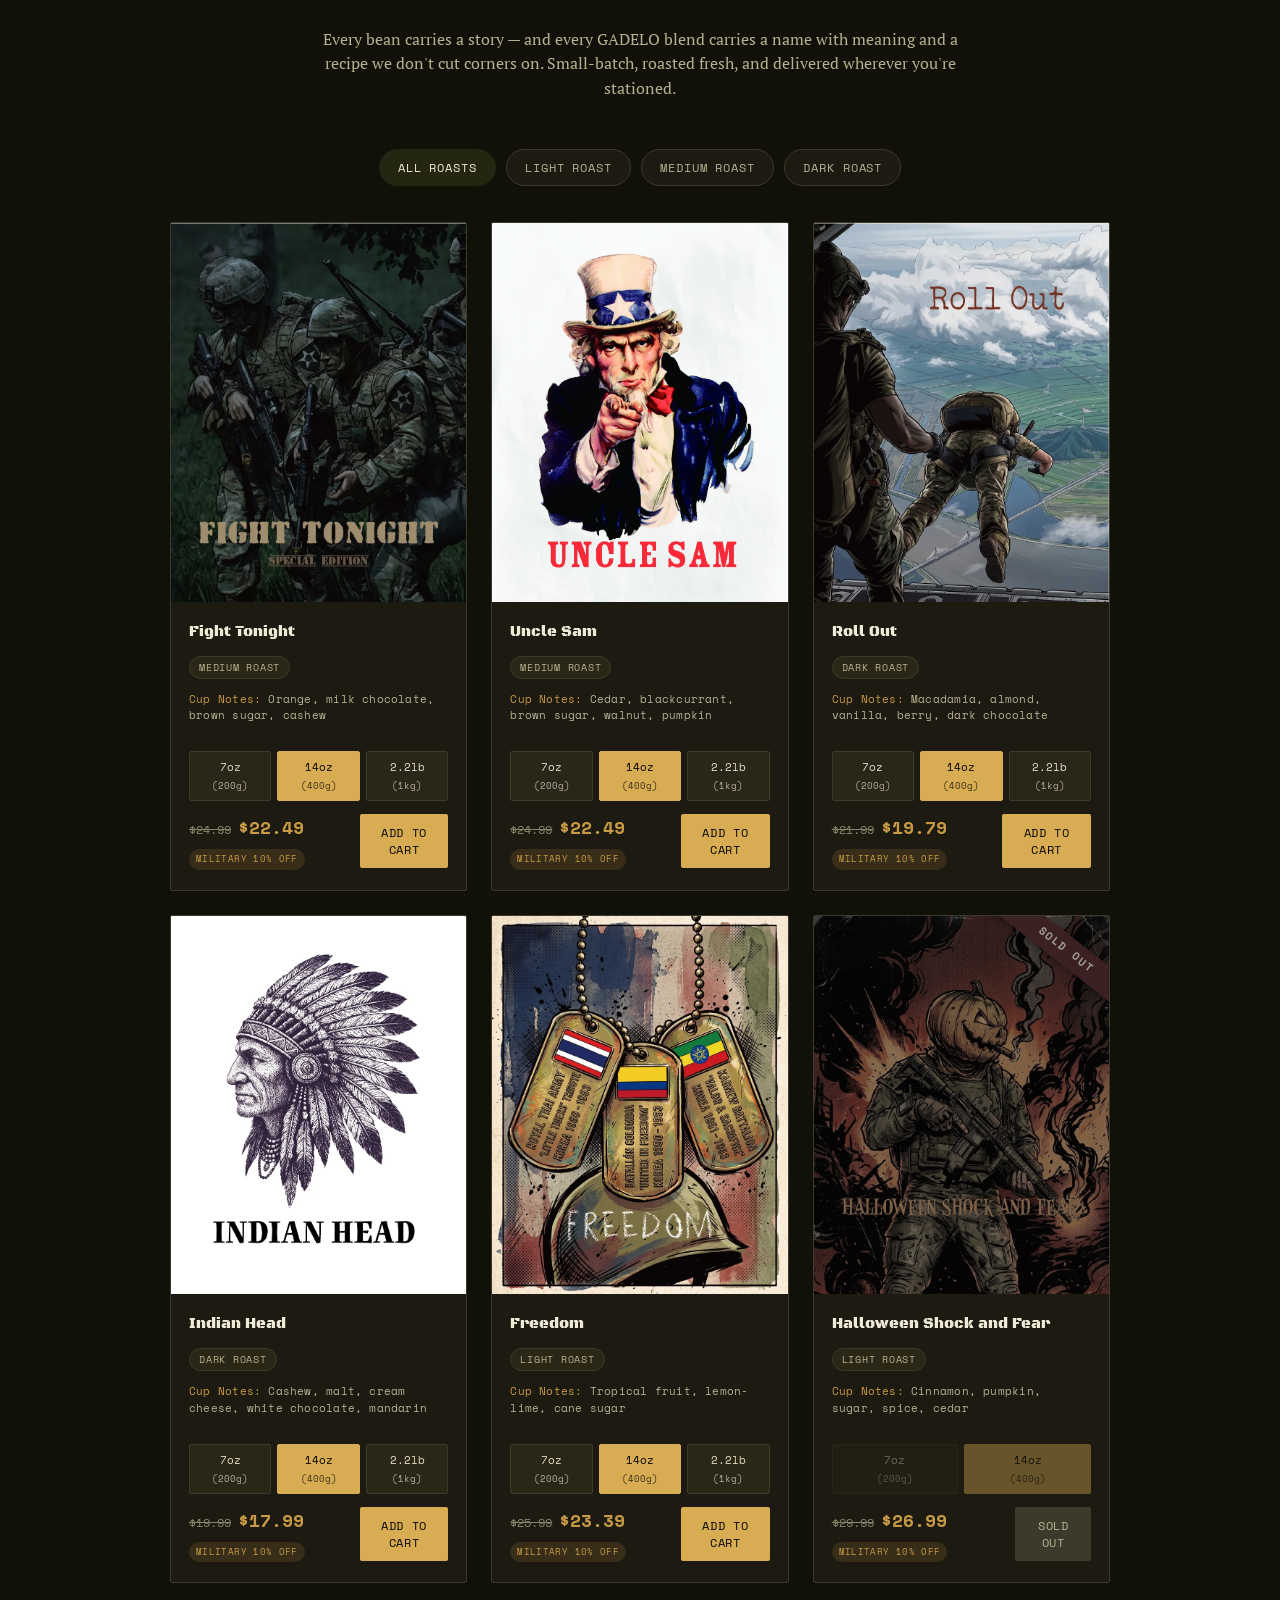
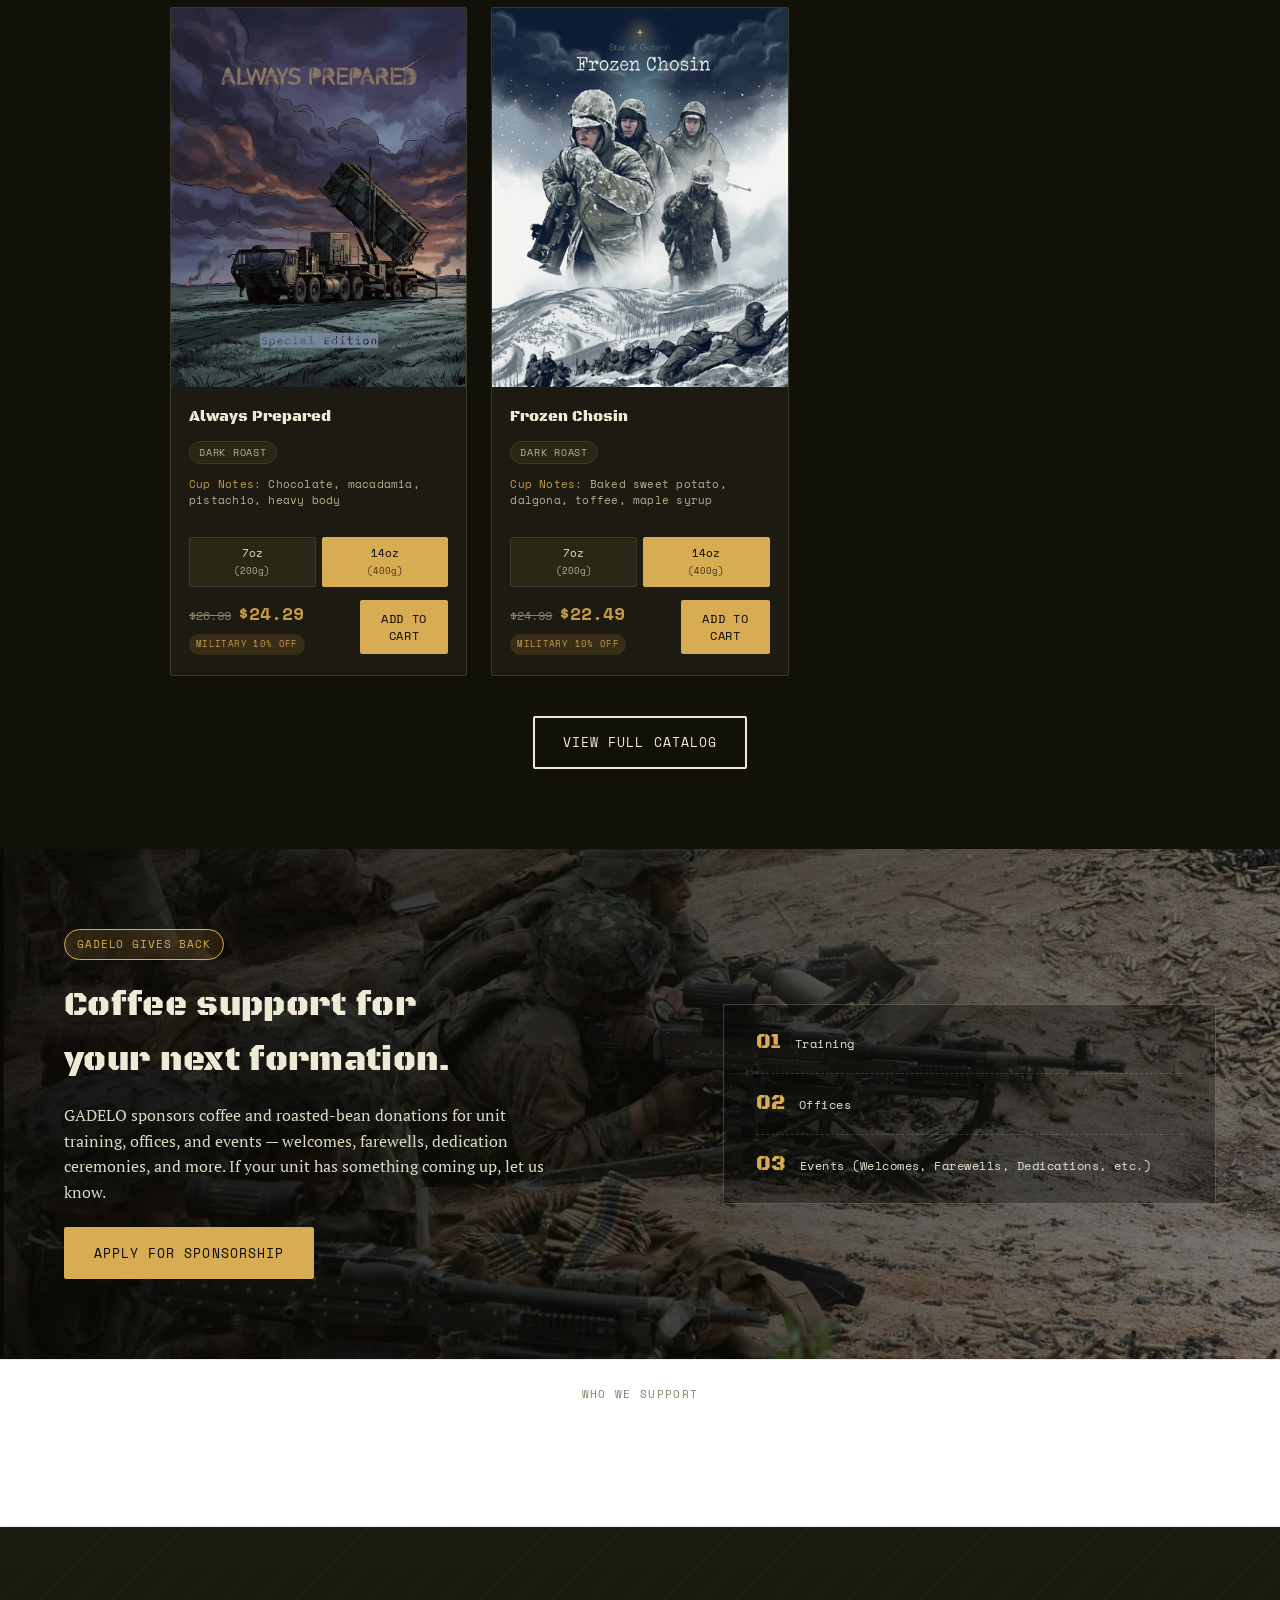
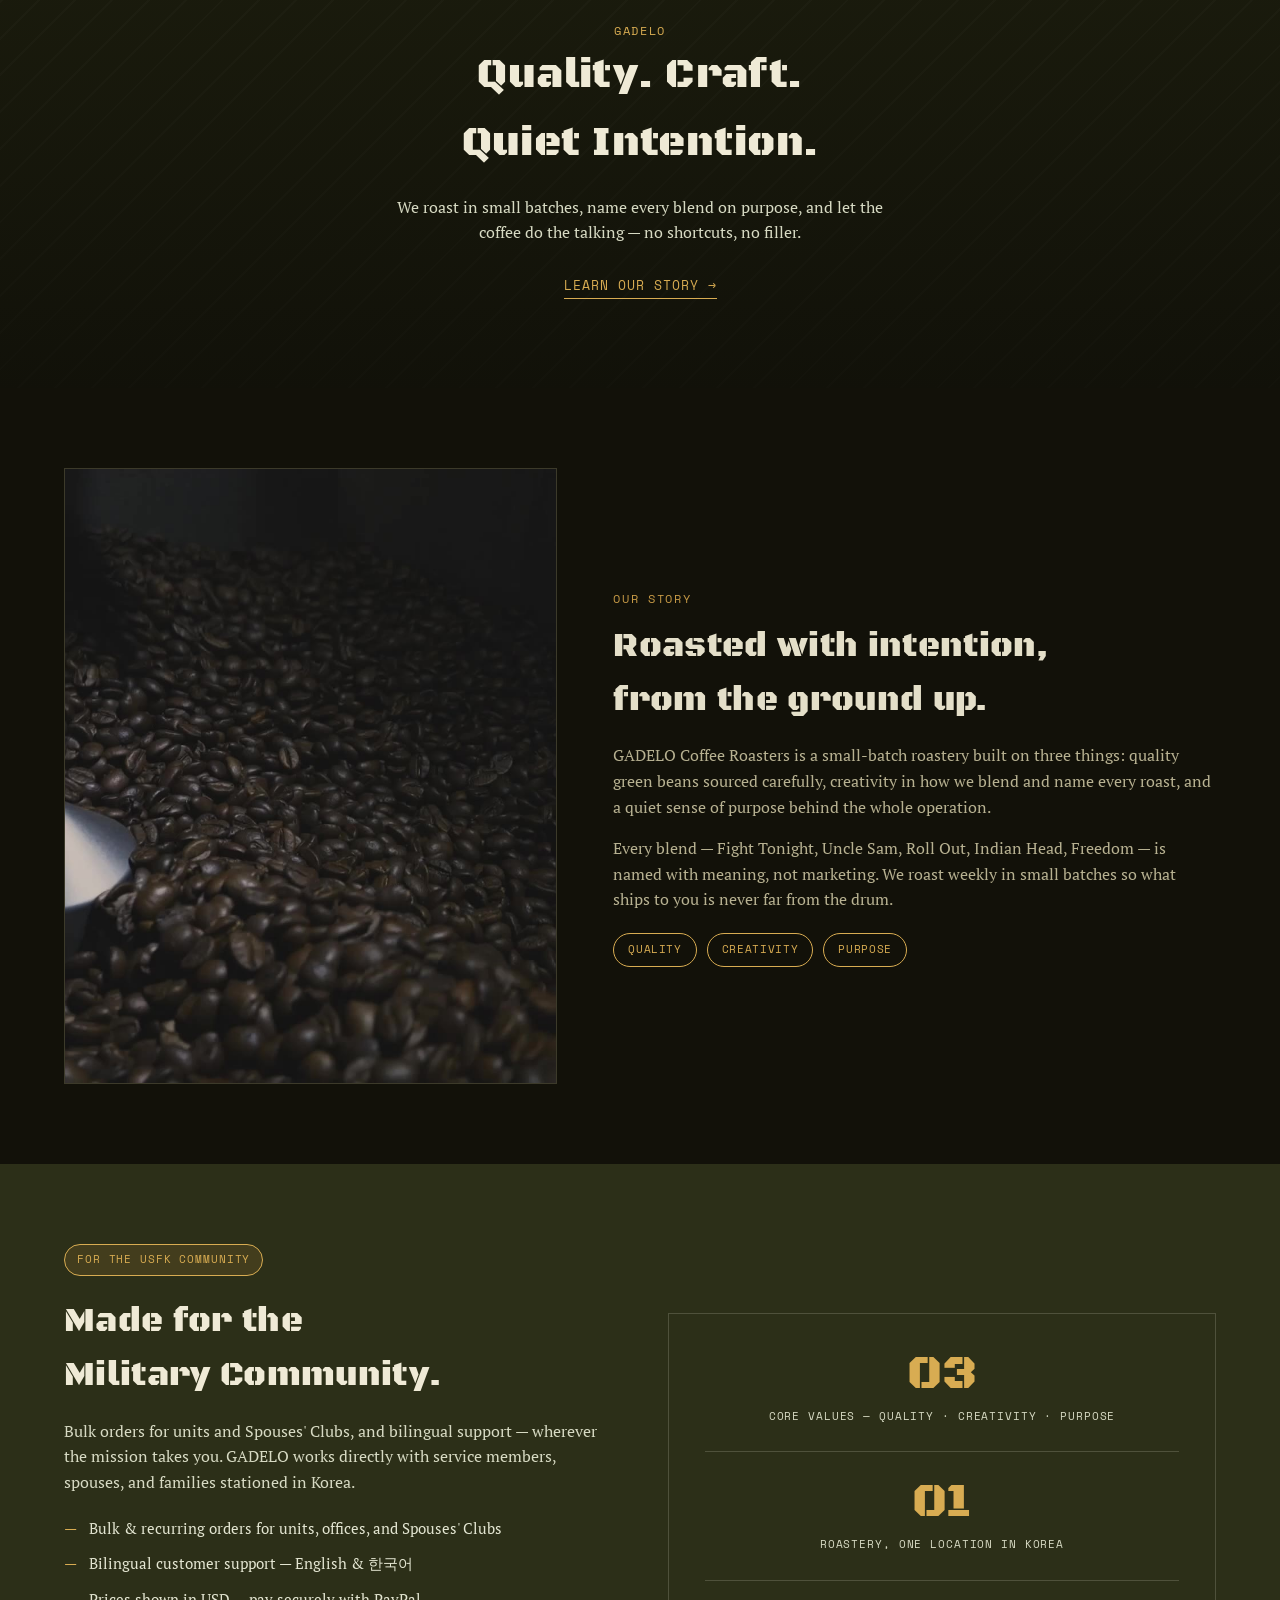
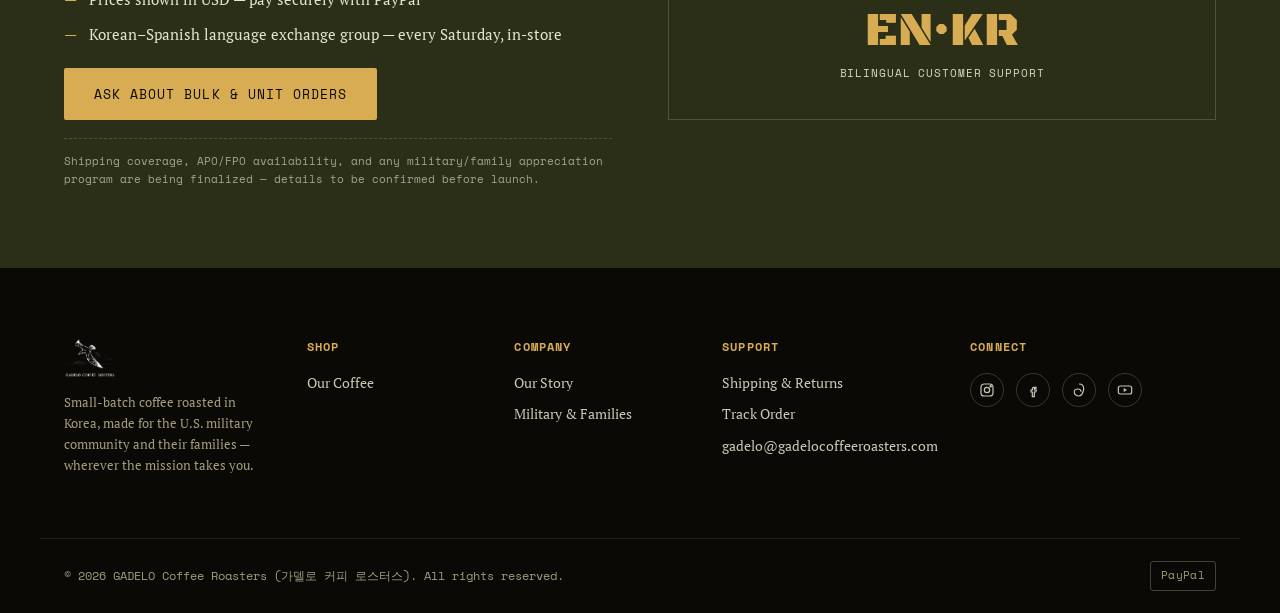
==== commit 7ec56a30: "Add files via upload" ====
--- a/index.html
+++ b/index.html
@@ -89,41 +89,46 @@
   <h1 class="sr-only">GADELO Coffee Roasters — Roasted in Korea</h1>
 </section>
 
-<!-- ================= Seasonal — Limited Edition (Halloween) ================= -->
+<!-- ================= Seasonal — Limited Edition (Frozen Chosin) ================= -->
 <!-- 2026-10-12: pulled out of the regular grid on purpose per 조나단's
      request — a standalone "limited drop" feature section (Black Rifle
-     Coffee Co.-style), not just another card in #blendGrid. Uses the olive/
-     pumpkin "Special Edition" palette from the blend's own SmartStore detail
-     page instead of the site's usual navy/khaki, so it reads as a distinct,
-     time-boxed drop rather than part of the core lineup. See .seasonal-feature
-     in style.css. Price shown is a provisional estimate — see js/products.js'
-     "PRICE NOTE" comment on the halloween entry. -->
-<section class="seasonal-feature" id="seasonal-halloween">
+     Coffee Co.-style) directly under the hero, not just another card in
+     #blendGrid. See .seasonal-feature in style.css — the olive/accent
+     palette is scoped to this section via inline CSS custom properties
+     (--sf-olive/--pumpkin/--pumpkin-d etc.) so each seasonal drop gets its
+     own look without forking the CSS block.
+     2026-10-29: Halloween's run ended (soldOut:true, website only — see
+     js/products.js), so per 조나단 this spot — directly under the hero,
+     where Halloween's own banner used to be — is replaced with Frozen
+     Chosin, the current winter seasonal drop. Halloween itself is not
+     deleted: it still shows sold out as its own card in #blendGrid below.
+     Frozen Chosin's price is a provisional estimate — see js/products.js'
+     "PRICE NOTE" comment on the frozenchosin entry. -->
+<section class="seasonal-feature" id="seasonal-frozenchosin" style="--sf-olive:#0C1726; --sf-olive-2:#16263B; --sf-olive-line:#2A4660; --pumpkin:#8FCFEF; --pumpkin-d:#5FA9CE;">
   <div class="wrap seasonal-inner">
     <div class="seasonal-art">
-      <img src="images/products/halloween/card1.webp" alt="Halloween Shock and Fear">
+      <img src="images/products/frozenchosin/card1.webp" alt="Frozen Chosin">
     </div>
     <div class="seasonal-copy">
       <div class="seasonal-badges">
-        <span class="seasonal-badge">Limited Edition</span>
+        <span class="seasonal-badge">Winter Only</span>
         <span class="seasonal-badge ghost">Seasonal Drop</span>
       </div>
       <span class="eyebrow" style="color:var(--pumpkin);">GADELO SPECIAL EDITION</span>
-      <h2>Halloween Shock and Fear</h2>
-      <p class="seasonal-sub">Light roast, pumpkin spice, real cinnamon. Fall, in one sip — while it lasts.</p>
-      <p>This pumpkin spice season doesn't need another run-of-the-mill new release. GADELO's Halloween Shock &amp; Fear takes a light roast base and loads it with real pumpkin spice flavor, cinnamon, and sugar so fall shows up in a single sip.</p>
+      <h2>Frozen Chosin</h2>
+      <p class="seasonal-sub">Dark roast, baked sweet potato, dalgona, toffee. A warm cup for the long road.</p>
+      <p>In December 1950, in the bitter cold of the Chosin Reservoir, U.S. Marines, soldiers of the U.S. Army, British Royal Marines, and Korean allies fought their way out against overwhelming odds. At Koto-ri, a faint star appeared one snowbound night — some called it a sign, some called it chance. This blend is our way of saying thank you: roasted slow and sweet, with notes of baked sweet potato and burnt-sugar toffee, made to be held with both hands on a cold morning.</p>
       <div class="seasonal-chips">
-        <span class="chip">Cinnamon</span>
-        <span class="chip">Pumpkin</span>
-        <span class="chip">Sugar</span>
-        <span class="chip">Spice</span>
-        <span class="chip">Cedar</span>
+        <span class="chip">Sweet Potato</span>
+        <span class="chip">Dalgona</span>
+        <span class="chip">Toffee</span>
+        <span class="chip">Maple Syrup</span>
       </div>
       <div class="seasonal-cta-row">
-        <span class="price"><span class="price-compare">$19.99</span><span class="price-final">$17.99</span></span>
-        <a class="btn btn-pumpkin" href="product.html?blend=halloween">Shop Halloween Shock and Fear →</a>
-      </div>
-      <div class="seasonal-note">Small-batch, roasted to order — once this run is gone, it's gone until next fall.</div>
+        <span class="price"><span class="price-compare">$24.99</span><span class="price-final">$22.49</span></span>
+        <a href="product.html?blend=frozenchosin" class="btn btn-pumpkin">Shop Frozen Chosin</a>
+      </div>
+      <div class="seasonal-note">A small star in the snow — roasted in tribute to the Chosin Few.</div>
     </div>
   </div>
 </section>
@@ -145,7 +150,7 @@
     </div>
 
     <!-- Military Exclusive Lineup — 6 blends, confirmed recipes/pricing, see js/products.js -->
-    <div class="blend-grid blend-grid-7" id="blendGrid">
+    <div class="blend-grid blend-grid-8" id="blendGrid">
       <!-- Card 1: Fight Tonight -->
       <article class="blend-card" data-slug="fighttonight">
         <a class="blend-art-link" href="product.html?blend=fighttonight">
@@ -282,9 +287,11 @@
       </article>
 
       <!-- Card 6: Halloween Shock and Fear (Special Edition, 200g/400g only — no
-           1kg). Also featured in its own "Seasonal — Limited Edition" section
-           above #blends — added here too per 조나단's note (2026-10-12) that
-           it should still show up in the full catalog grid, not only there. -->
+           1kg). Had its own standalone "Seasonal — Limited Edition" hero
+           banner above #blends (added 2026-10-12); as of 2026-10-29 that
+           banner spot now features Frozen Chosin instead (Halloween's
+           season is over — see #seasonal-frozenchosin above), so this
+           sold-out grid card is the only place Halloween still shows. -->
       <article class="blend-card" data-slug="halloween">
         <a class="blend-art-link" href="product.html?blend=halloween">
           <div class="blend-art has-photo" style="--card-bg:#B9581E;">
@@ -314,7 +321,7 @@
       <article class="blend-card" data-slug="alwaysprepared">
         <a class="blend-art-link" href="product.html?blend=alwaysprepared">
           <div class="blend-art has-photo" style="--card-bg:#0D1F3F;">
-            <img class="blend-art-photo" src="images/products/alwaysprepared/card1.webp" alt="Always Prepared">
+            <img class="blend-art-photo" src="images/products/alwaysprepared/card1.webp?v=20261012" alt="Always Prepared">
             <span class="mark">Special Edition</span>
             <div>
               <div class="name-en">Always Prepared</div>
@@ -331,6 +338,36 @@
           </div>
           <div class="price-row">
             <span class="price"><span class="price-compare">$18.99</span><span class="price-final">$17.09</span></span>
+            <button class="add-btn">Add to Cart</button>
+          </div>
+        </div>
+      </article>
+
+      <!-- Card 8: Frozen Chosin (Special Edition, 200g/400g only — no 1kg).
+           2026-10-28: added per 조나단's "업로드 준비" request — US-site
+           tribute version of the Korean "겨울방학" blend. Price is a
+           provisional estimate, see js/products.js' PRICE NOTE on this
+           entry. -->
+      <article class="blend-card" data-slug="frozenchosin">
+        <a class="blend-art-link" href="product.html?blend=frozenchosin">
+          <div class="blend-art has-photo" style="--card-bg:#16263B;">
+            <img class="blend-art-photo" src="images/products/frozenchosin/card1.webp" alt="Frozen Chosin">
+            <span class="mark">Special Edition</span>
+            <div>
+              <div class="name-en">Frozen Chosin</div>
+            </div>
+          </div>
+        </a>
+        <div class="blend-body">
+          <a class="blend-name-link" href="product.html?blend=frozenchosin">Frozen Chosin</a>
+          <div class="roast-tag">Dark Roast</div>
+          <div class="blend-origin"><span style="color:var(--brass-dark);">Cup Notes:</span> Baked sweet potato, dalgona, toffee, maple syrup</div>
+          <div class="size-select">
+            <div class="size-opt" data-size="200">7oz <span class="size-sub">(200g)</span></div>
+            <div class="size-opt active" data-size="400">14oz <span class="size-sub">(400g)</span></div>
+          </div>
+          <div class="price-row">
+            <span class="price"><span class="price-compare">$24.99</span><span class="price-final">$22.49</span></span>
             <button class="add-btn">Add to Cart</button>
           </div>
         </div>
--- a/css/style.css
+++ b/css/style.css
@@ -229,7 +229,8 @@
 .blend-grid.blend-grid-3,
 .blend-grid.blend-grid-5,
 .blend-grid.blend-grid-6,
-.blend-grid.blend-grid-7{grid-template-columns:repeat(3,1fr);max-width:940px;margin:0 auto;}
+.blend-grid.blend-grid-7,
+.blend-grid.blend-grid-8{grid-template-columns:repeat(3,1fr);max-width:940px;margin:0 auto;}
 .blend-card.roast-hidden{display:none;}
 
 /* ---------- Section divider tag (e.g. "Military Exclusive") ---------- */
@@ -327,6 +328,33 @@
 }
 .add-btn:hover{background:#c2903f;}
 .grid-foot{text-align:center;margin-top:40px;}
+
+/* ---------- Sold out (data-driven from product.soldOut in products.js) ----------
+   Grid card: .blend-card.sold-out, toggled by js/app.js. PDP gallery:
+   .pdp-gallery-main.sold-out, toggled by js/pdp.js. Both get the same
+   corner ribbon; size/add controls are dimmed and non-interactive rather
+   than hidden, so the blend stays visible/browsable but not purchasable. */
+.blend-card.sold-out .blend-art,
+.pdp-gallery-main.sold-out{
+  overflow:hidden;
+  filter:grayscale(.5) brightness(.65);
+}
+.blend-card.sold-out .blend-art::after,
+.pdp-gallery-main.sold-out::after{
+  content:"SOLD OUT";
+  position:absolute;top:20px;right:-42px;z-index:3;
+  width:170px;text-align:center;
+  background:#7A2A2A;color:#F6F1E4;
+  font-family:'Space Mono',monospace;font-size:11px;font-weight:700;letter-spacing:.12em;
+  padding:5px 0;transform:rotate(38deg);
+  box-shadow:0 2px 6px rgba(0,0,0,.35);
+}
+.blend-card.sold-out .size-opt{opacity:.4;pointer-events:none;}
+.blend-card.sold-out .add-btn,
+.pdp-add:disabled{
+  background:var(--sand-line);color:var(--olive-text);cursor:not-allowed;
+}
+.blend-card.sold-out .add-btn:hover{background:var(--sand-line);}
 
 /* ---------- Give Back (unit sponsorship) ----------
    .giveback-media is a full-bleed photo layer behind the section (same slot
@@ -862,7 +890,8 @@
   .blend-grid.blend-grid-3,
   .blend-grid.blend-grid-5,
   .blend-grid.blend-grid-6,
-  .blend-grid.blend-grid-7{grid-template-columns:repeat(2,1fr);max-width:640px;}
+  .blend-grid.blend-grid-7,
+  .blend-grid.blend-grid-8{grid-template-columns:repeat(2,1fr);max-width:640px;}
   .about{grid-template-columns:1fr;}
   .community-inner{grid-template-columns:1fr;}
   .giveback-inner{grid-template-columns:1fr;}
@@ -891,7 +920,8 @@
   .blend-grid.blend-grid-3,
   .blend-grid.blend-grid-5,
   .blend-grid.blend-grid-6,
-  .blend-grid.blend-grid-7{grid-template-columns:1fr 1fr;gap:14px;max-width:none;}
+  .blend-grid.blend-grid-7,
+  .blend-grid.blend-grid-8{grid-template-columns:1fr 1fr;gap:14px;max-width:none;}
   .footer-grid{grid-template-columns:1fr;gap:36px;}
   .announce-inner{flex-direction:column;gap:4px;}
   section{padding:56px 0;}
@@ -911,7 +941,8 @@
   .blend-grid.blend-grid-3,
   .blend-grid.blend-grid-5,
   .blend-grid.blend-grid-6,
-  .blend-grid.blend-grid-7{grid-template-columns:1fr 1fr;gap:10px;}
+  .blend-grid.blend-grid-7,
+  .blend-grid.blend-grid-8{grid-template-columns:1fr 1fr;gap:10px;}
   .blend-body{padding:12px 12px 14px;gap:8px;}
   /* Price + "Add to Cart" stack instead of sharing the row — at 2-column card
      widths the button only had ~half the card to work with, so its label
@@ -971,6 +1002,8 @@
   font-family:'Space Mono',monospace; font-size:11px; letter-spacing:.08em; text-transform:uppercase; font-weight:700;
 }
 .seasonal-badge.ghost{background:transparent;border:1px solid rgba(239,230,210,.55);color:var(--sf-bone);}
+.seasonal-badge.soldout{background:#7A2A2A;color:#F6F1E4;}
+.seasonal-art-soldout{position:relative;filter:grayscale(.45) brightness(.7);}
 .seasonal-feature h2{
   font-size:clamp(28px,3.4vw,42px); margin:6px 0 10px; color:var(--sf-bone);
 }
@@ -992,6 +1025,7 @@
   transition:background .2s ease;
 }
 .btn-pumpkin:hover{background:var(--pumpkin-d);border-color:var(--pumpkin-d);}
+.btn-pumpkin.btn-disabled{background:var(--sf-olive-line);border-color:var(--sf-olive-line);color:var(--sf-bone-2);cursor:not-allowed;pointer-events:none;}
 .seasonal-note{font-family:'Space Mono',monospace;font-size:11.5px;letter-spacing:.03em;color:var(--sf-bone-2);}
 @media (max-width:980px){
   .seasonal-inner{grid-template-columns:1fr;text-align:center;padding:48px 24px;gap:32px;}
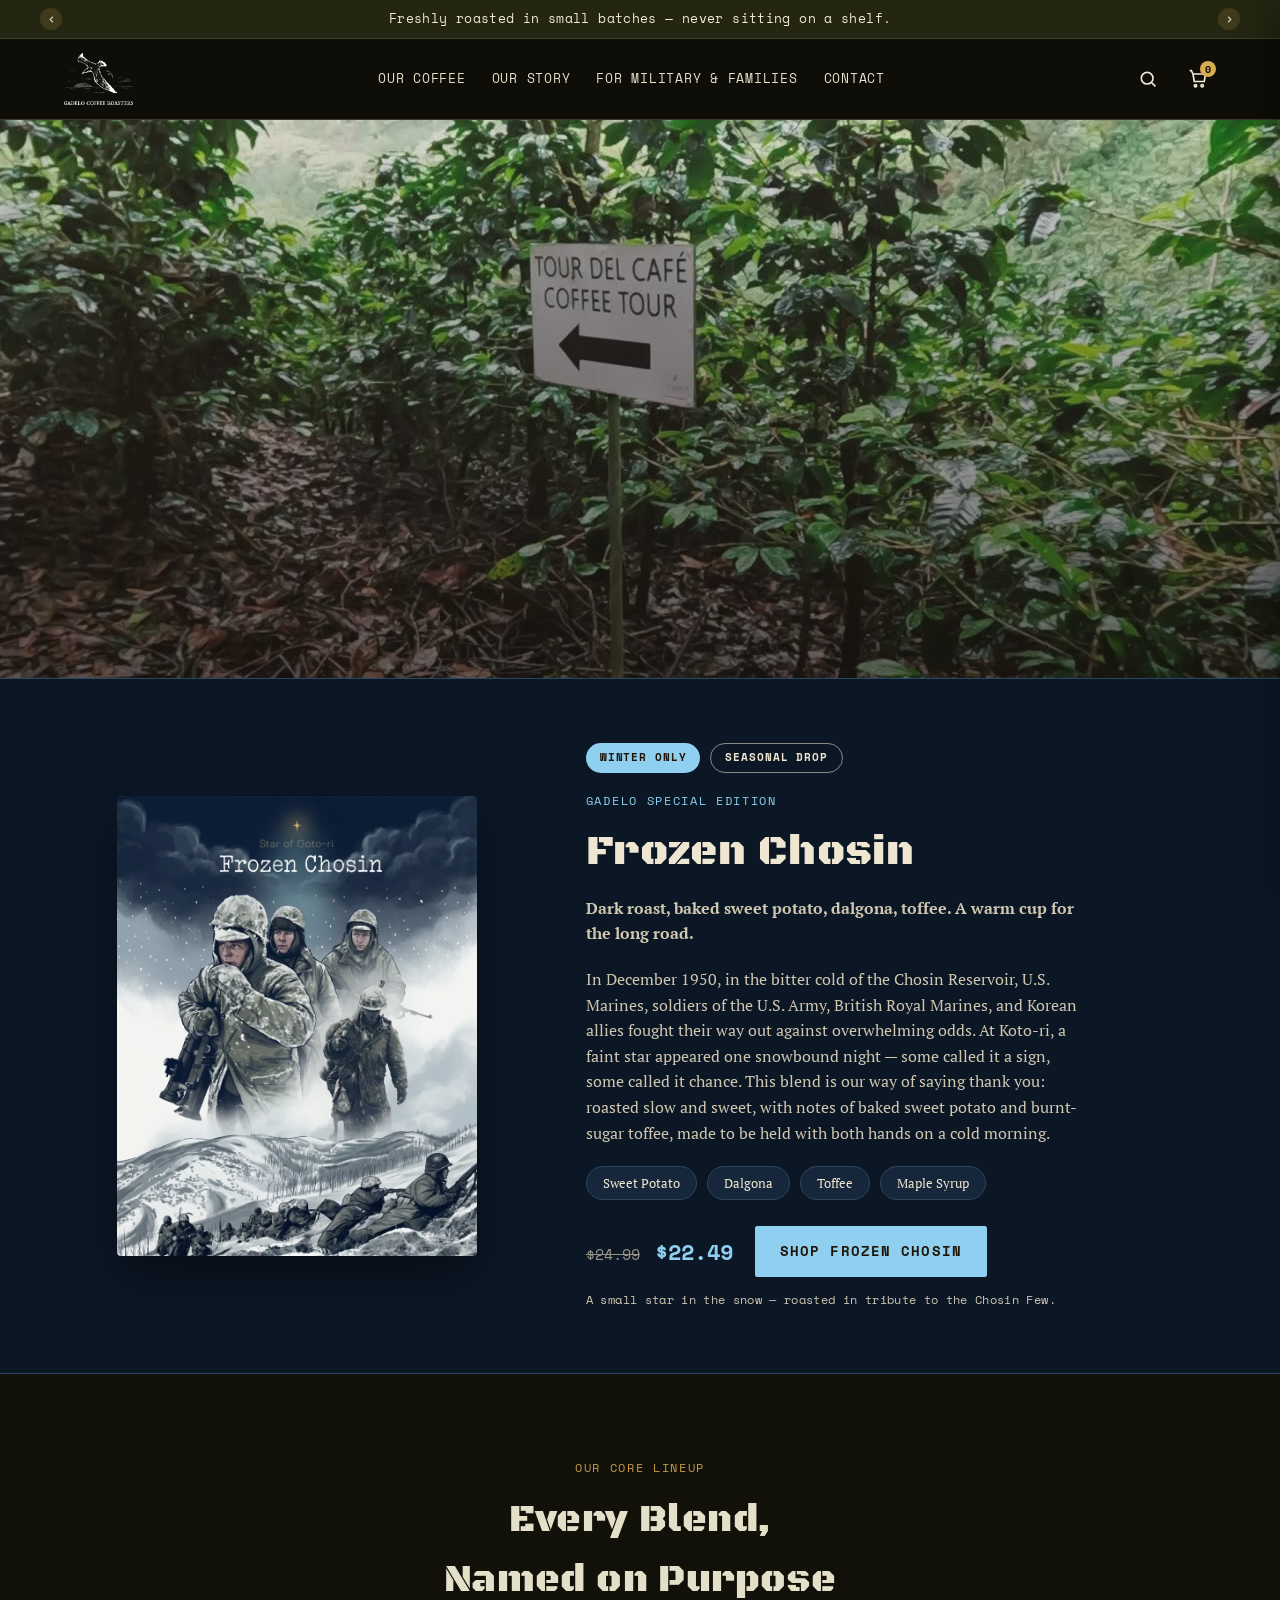
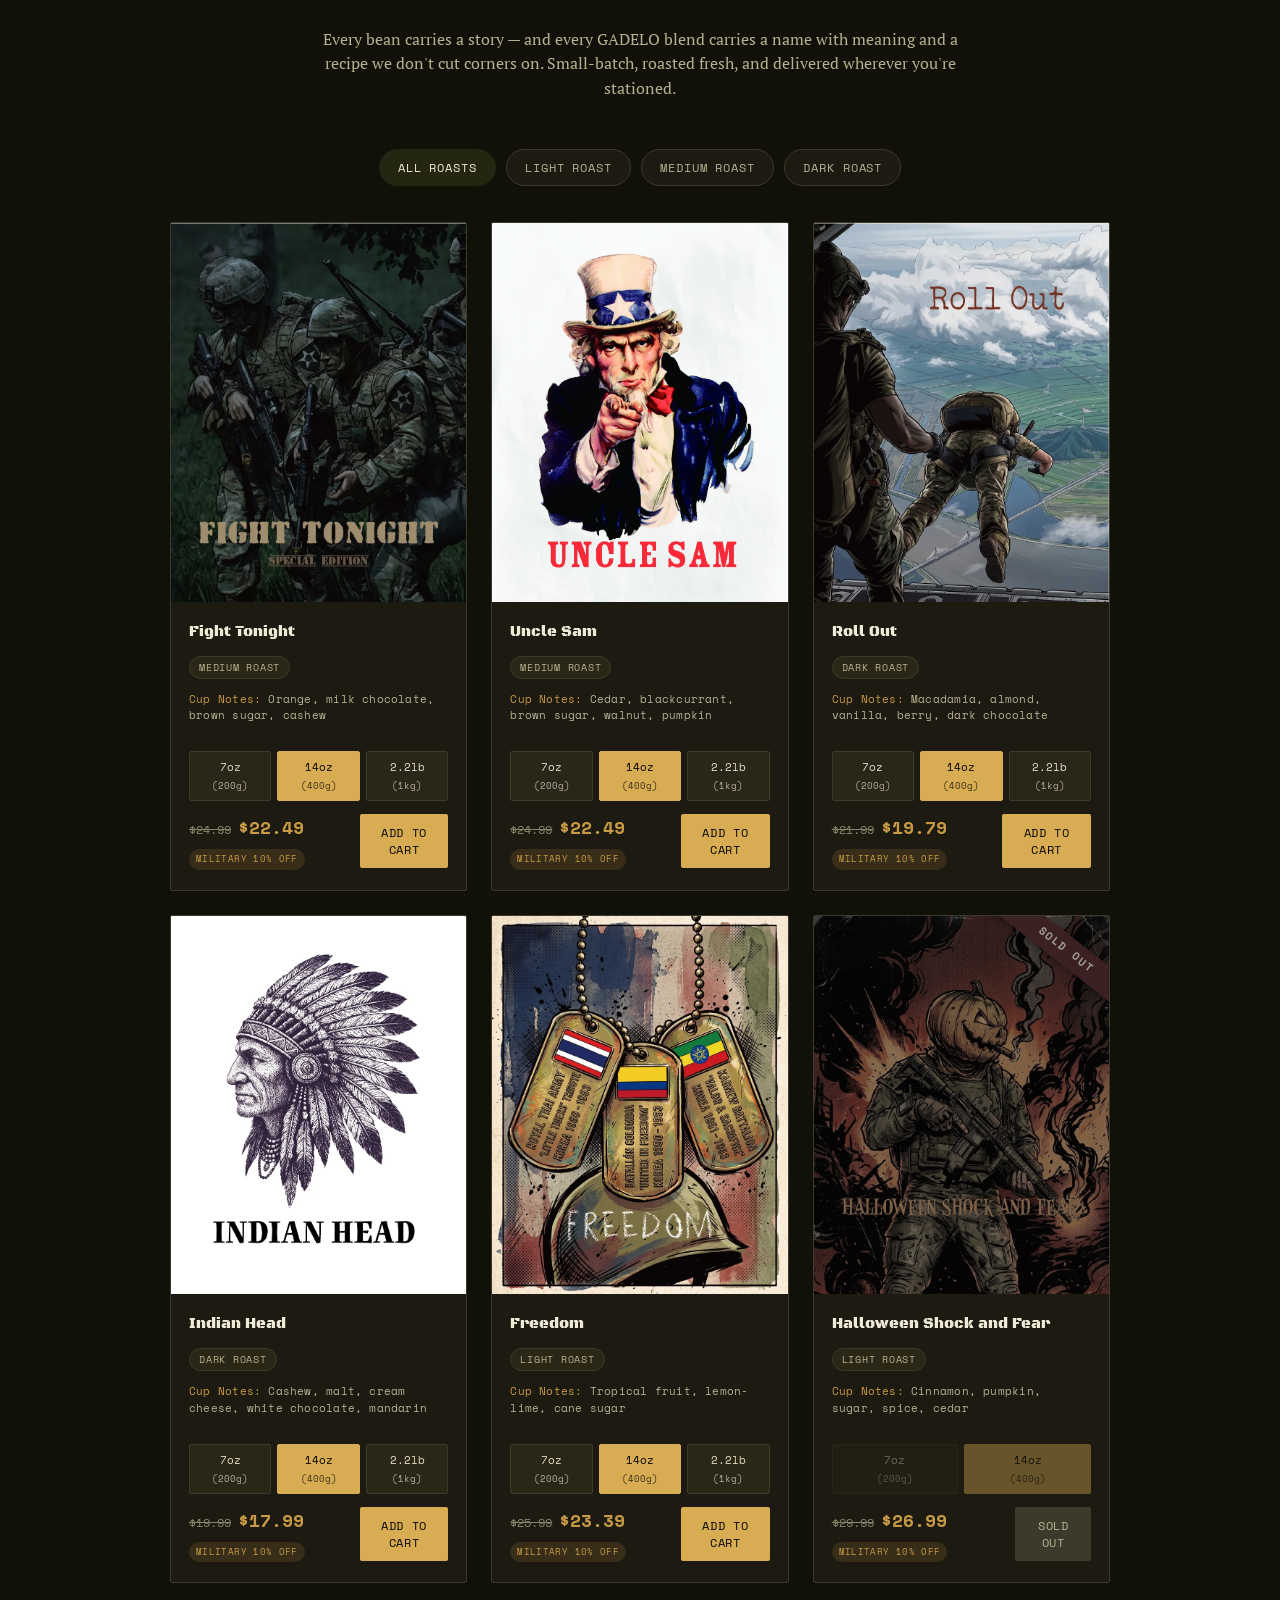
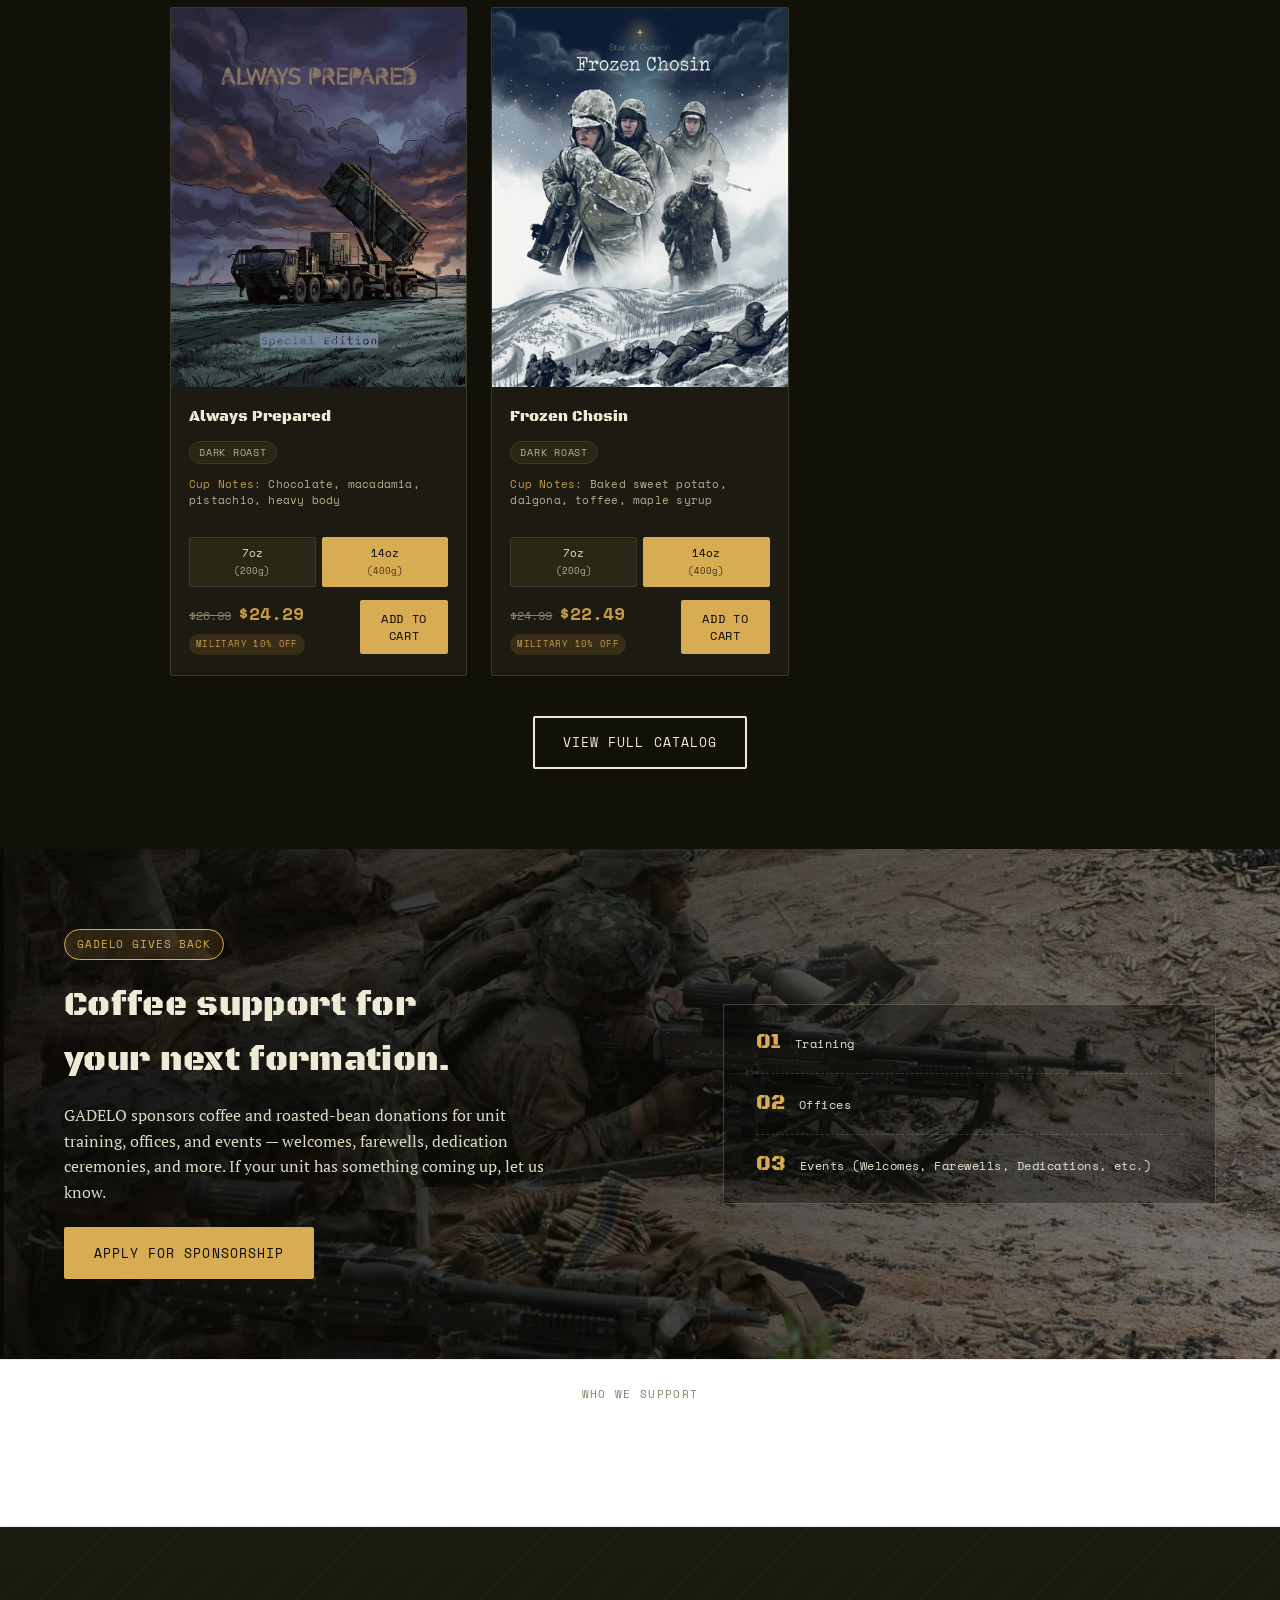
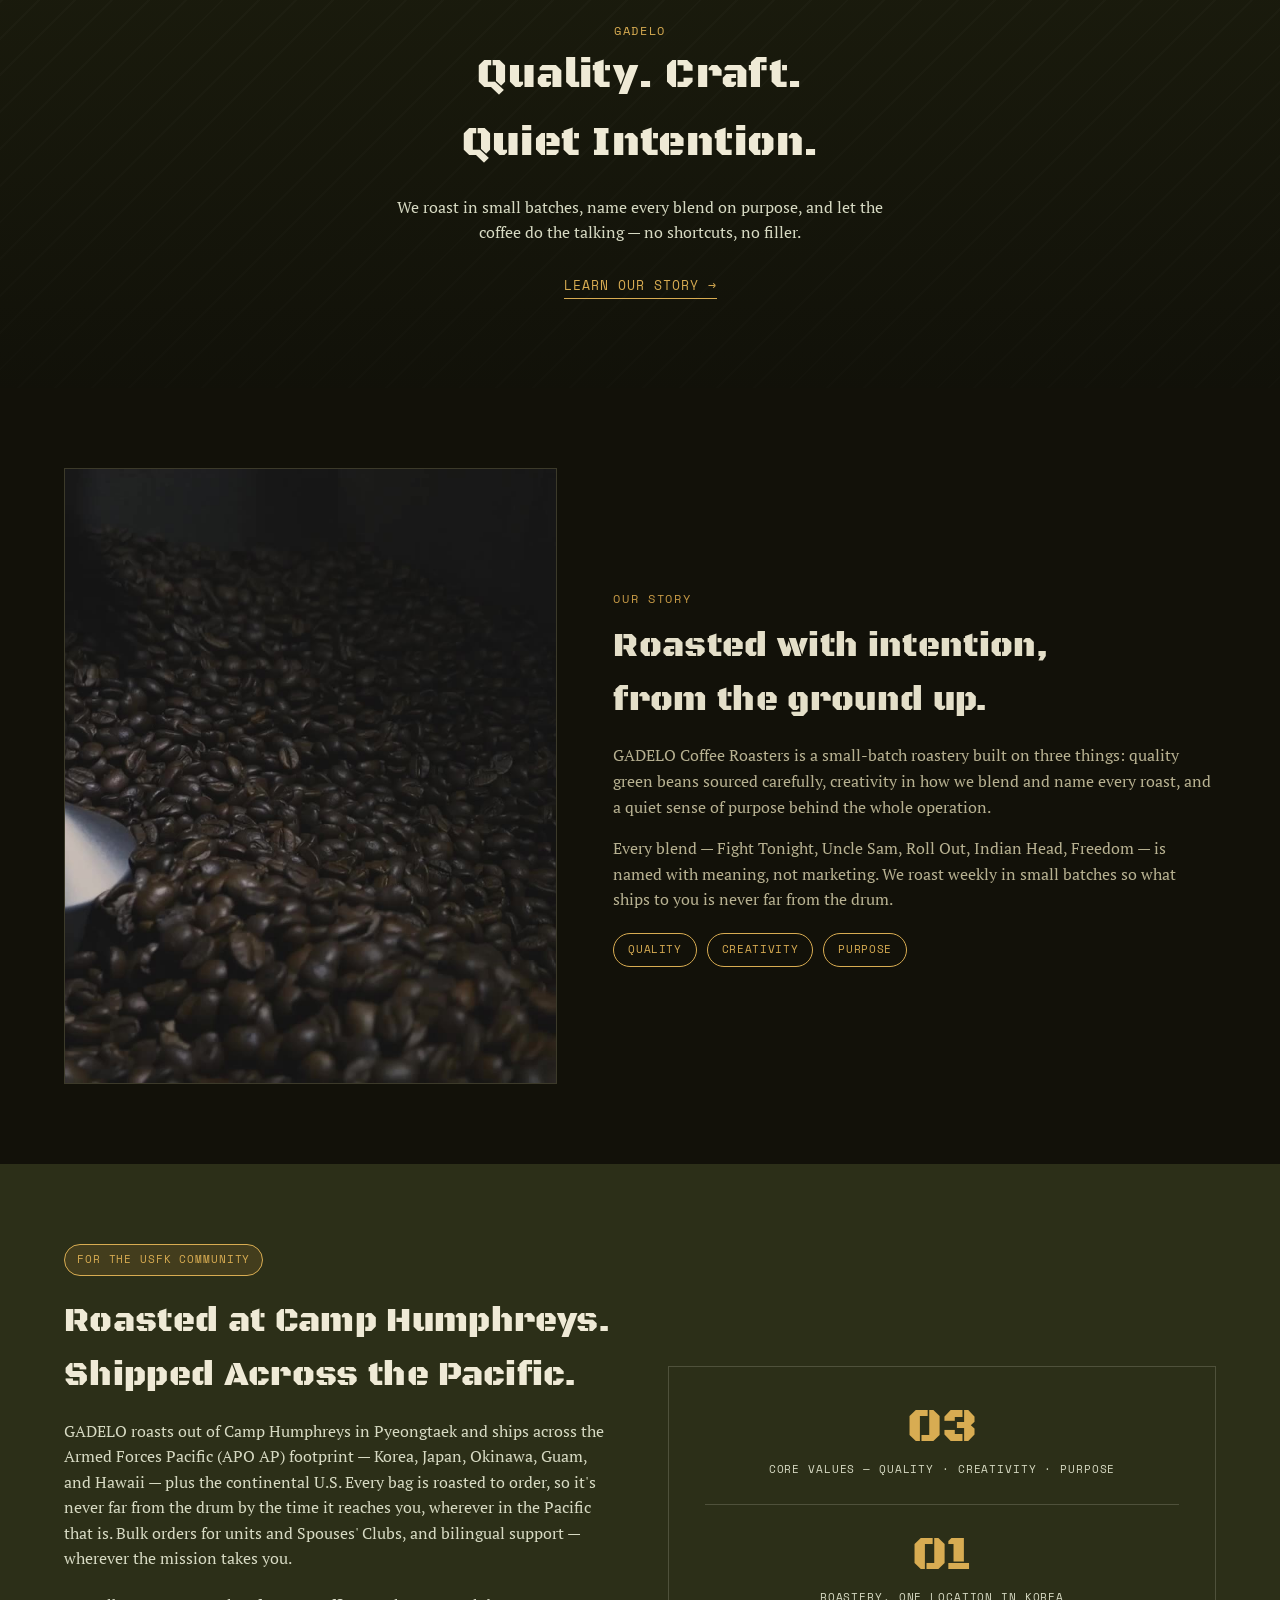
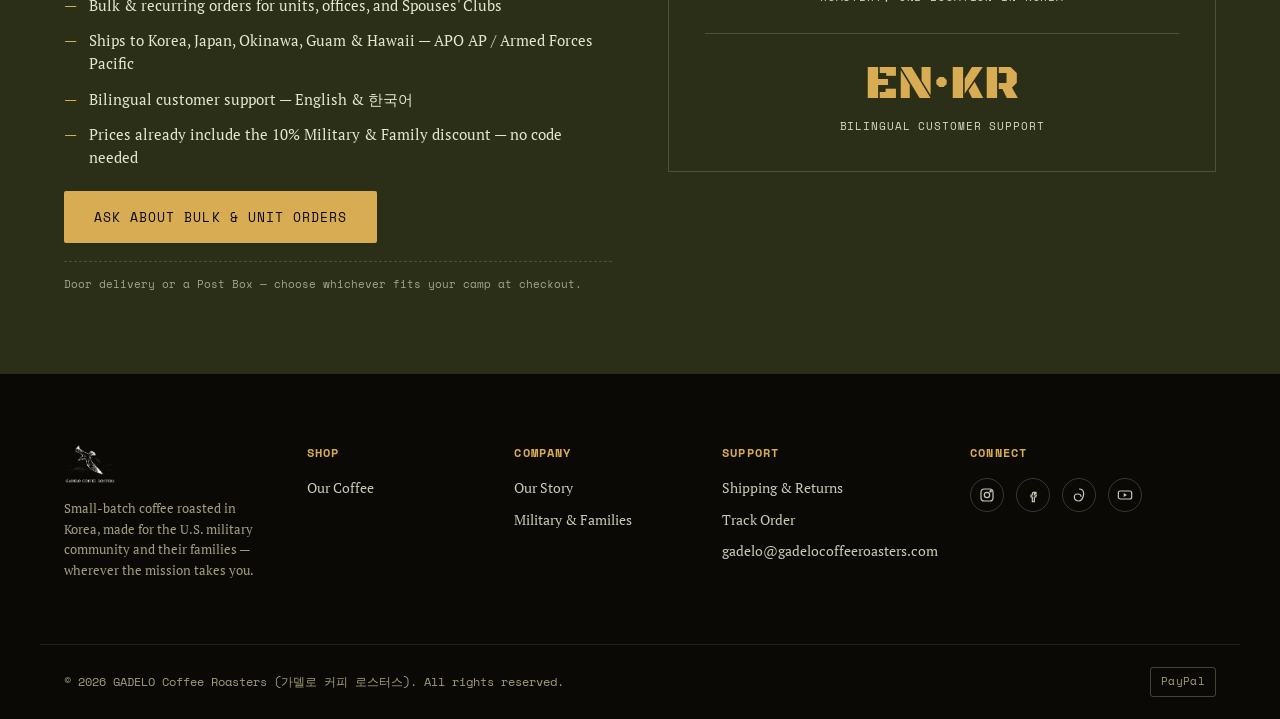
==== commit ab181246: "Add files via upload" ====
--- a/index.html
+++ b/index.html
@@ -1,10 +1,78 @@
 <!DOCTYPE html>
 <html lang="en">
 <head>
+<!-- Google tag (gtag.js) -->
+<script async src="https://www.googletagmanager.com/gtag/js?id=G-LJ8C5Q8GLR"></script>
+<script>
+  window.dataLayer = window.dataLayer || [];
+  function gtag(){dataLayer.push(arguments);}
+  gtag('js', new Date());
+
+  gtag('config', 'G-LJ8C5Q8GLR');
+</script>
 <meta charset="UTF-8">
 <meta name="viewport" content="width=device-width, initial-scale=1.0">
-<title>GADELO Coffee Roasters</title>
-<meta name="description" content="GADELO Coffee Roasters — small-batch specialty coffee, roasted fresh in Korea and shipped to the U.S. military community and their families.">
+<title>Military Coffee Korea | GADELO Coffee Roasters | Camp Humphreys &amp; APO Pacific Shipping</title>
+<meta name="description" content="Small-batch coffee roasted at Camp Humphreys, Pyeongtaek — shipped across Korea, Japan, Okinawa, Guam &amp; Hawaii (APO AP / Armed Forces Pacific). Military-tribute blends, 10% Military &amp; Family discount built into every price.">
+<!-- SEO (2026-11-09): canonical + Open Graph/Twitter share tags + a
+     LocalBusiness/Store JSON-LD block so the roastery's address/hours can
+     surface in Google's local pack and in rich results. Keep this block's
+     address/hours in sync with the store's own info if either ever
+     changes. See robots.txt + sitemap.xml at the site root. -->
+<link rel="canonical" href="https://www.gadelocoffeeroasters.com/">
+<meta property="og:type" content="website">
+<meta property="og:site_name" content="GADELO Coffee Roasters">
+<meta property="og:title" content="Military Coffee Korea | GADELO Coffee Roasters">
+<meta property="og:description" content="Small-batch coffee roasted at Camp Humphreys, Pyeongtaek — shipped across Korea, Japan, Okinawa, Guam &amp; Hawaii (APO AP / Armed Forces Pacific).">
+<meta property="og:url" content="https://www.gadelocoffeeroasters.com/">
+<meta property="og:image" content="https://www.gadelocoffeeroasters.com/images/hero-poster.jpg">
+<meta property="og:locale" content="en_US">
+<meta name="twitter:card" content="summary_large_image">
+<meta name="twitter:title" content="Military Coffee Korea | GADELO Coffee Roasters">
+<meta name="twitter:description" content="Small-batch coffee roasted at Camp Humphreys, Pyeongtaek — shipped across Korea, Japan, Okinawa, Guam &amp; Hawaii.">
+<meta name="twitter:image" content="https://www.gadelocoffeeroasters.com/images/hero-poster.jpg">
+<script type="application/ld+json">
+{
+  "@context": "https://schema.org",
+  "@type": "CafeOrCoffeeShop",
+  "name": "GADELO Coffee Roasters",
+  "image": "https://www.gadelocoffeeroasters.com/images/hero-poster.jpg",
+  "url": "https://www.gadelocoffeeroasters.com/",
+  "areaServed": [
+    { "@type": "Country", "name": "South Korea" },
+    { "@type": "Country", "name": "Japan" },
+    { "@type": "Place", "name": "Okinawa" },
+    { "@type": "Place", "name": "Guam" },
+    { "@type": "Place", "name": "Hawaii" },
+    { "@type": "Country", "name": "United States" }
+  ],
+  "address": {
+    "@type": "PostalAddress",
+    "streetAddress": "안정쇼핑로 90",
+    "addressLocality": "Pyeongtaek",
+    "addressRegion": "Gyeonggi-do",
+    "addressCountry": "KR"
+  },
+  "openingHoursSpecification": [
+    {
+      "@type": "OpeningHoursSpecification",
+      "dayOfWeek": ["Monday", "Tuesday", "Wednesday", "Thursday", "Friday"],
+      "opens": "07:00",
+      "closes": "17:00"
+    },
+    {
+      "@type": "OpeningHoursSpecification",
+      "dayOfWeek": ["Saturday"],
+      "opens": "11:00",
+      "closes": "18:00"
+    }
+  ],
+  "sameAs": [
+    "https://www.facebook.com/gadelocoffee",
+    "https://www.instagram.com/gadelo_coffee_roasters"
+  ]
+}
+</script>
 <!-- Favicon (2026-09-22) — cropped from the sponsor's seabird logo artwork
      (navy background version) so the bird reads clearly even at 16px; the
      wordmark text was cropped out since it isn't legible that small.
@@ -460,19 +528,19 @@
   <div class="wrap community-inner">
     <div>
       <span class="community-badge">For the USFK Community</span>
-      <h2>Made for the Military Community.</h2>
-      <p>Bulk orders for units and Spouses' Clubs, and bilingual support — wherever the mission takes you. GADELO works directly with service members, spouses, and families stationed in Korea.</p>
+      <h2>Roasted at Camp Humphreys. Shipped Across the Pacific.</h2>
+      <p>GADELO roasts out of Camp Humphreys in Pyeongtaek and ships across the Armed Forces Pacific (APO AP) footprint — Korea, Japan, Okinawa, Guam, and Hawaii — plus the continental U.S. Every bag is roasted to order, so it's never far from the drum by the time it reaches you, wherever in the Pacific that is. Bulk orders for units and Spouses' Clubs, and bilingual support — wherever the mission takes you.</p>
       <ul class="community-list">
         <li>Bulk &amp; recurring orders for units, offices, and Spouses' Clubs</li>
+        <li>Ships to Korea, Japan, Okinawa, Guam &amp; Hawaii — APO AP / Armed Forces Pacific</li>
         <li>Bilingual customer support — English &amp; 한국어</li>
-        <li>Prices shown in USD — pay securely with PayPal</li>
-        <li>Korean–Spanish language exchange group — every Saturday, in-store</li>
+        <li>Prices already include the 10% Military &amp; Family discount — no code needed</li>
       </ul>
       <div style="display:flex;gap:12px;flex-wrap:wrap;">
         <button type="button" id="bulkContactBtn" class="btn btn-brass">Ask About Bulk &amp; Unit Orders</button>
       </div>
       <div class="community-note">
-        Shipping coverage, APO/FPO availability, and any military/family appreciation program are being finalized — details to be confirmed before launch.
+        Door delivery or a Post Box — choose whichever fits your camp at checkout.
       </div>
     </div>
     <div class="community-visual">
--- a/css/style.css
+++ b/css/style.css
@@ -723,6 +723,72 @@
 .addr-manual-quote a{color:var(--brass-dark);text-decoration:underline;}
 .addr-base-fee-hint{
   font-size:11.5px;color:var(--brass-dark);margin:-2px 0 12px;line-height:1.5;
+}
+/* Delivery-type (door delivery vs. Post Box) toggle — added 2026-11-02, see
+   the dated comment above #cartAddressIntl in checkout.html. Mirrors the
+   .size-select/.size-opt segmented-button pattern used on the product
+   cards for visual consistency. */
+.addr-deliv-question{font-size:12.5px;color:var(--ink);margin:0 0 8px;line-height:1.5;}
+.deliv-select{display:flex;gap:6px;margin-bottom:12px;}
+.deliv-opt{
+  flex:1;min-width:0;text-align:center;padding:10px 8px;border:1px solid var(--sand-line);
+  font-family:'Space Mono',monospace;font-size:11px;cursor:pointer;border-radius:2px;
+  background:var(--khaki-dim);color:var(--ink);line-height:1.4;
+}
+.deliv-opt.active{background:var(--brass);color:var(--charcoal);border-color:var(--brass);}
+
+/* ---------- Customer account (login.html + checkout.html inline section)
+   — added 2026-11-09, 2단계. The .acct-* classes below style ONLY the
+   compact inline prompt/mini-form on checkout.html; login.html's own card
+   reuses .admin-login/.deliv-select/.deliv-opt directly (no new classes
+   needed there) for visual consistency with admin.html. ---------- */
+.acct-section{margin-bottom:22px;padding:14px 16px;border:1px solid var(--sand-line);border-radius:var(--radius);background:var(--khaki-dim);}
+.acct-prompt{margin:0;font-size:13px;line-height:1.6;color:var(--ink);}
+.acct-link-btn, .acct-link-btn-a{
+  background:none;border:none;padding:0;cursor:pointer;
+  font-family:'PT Serif',serif;font-size:13px;color:var(--brass-dark);
+  text-decoration:underline;
+}
+.acct-mini-form{margin-top:12px;}
+.acct-mini-form .addr-row-split{margin-bottom:10px;}
+.acct-mini-actions{display:flex;gap:8px;align-items:center;flex-wrap:wrap;}
+.acct-error{color:var(--field-rust);font-size:12px;margin:8px 0 0;}
+#acctLoggedIn{display:flex;align-items:center;gap:14px;flex-wrap:wrap;}
+
+/* ---------- Admin page (admin.html) — added 2026-11-02. Internal order-list
+   tool, not customer-facing — reuses the checkout page's header/button/hint
+   classes for visual consistency rather than its own design language. See
+   paypal-worker/worker.js's "ADMIN AUTH" / "ORDER STORAGE (D1)" sections for
+   how the password + order list behind this page actually work. ---------- */
+.admin-page{padding:32px 0 60px;}
+.admin-login{max-width:360px;margin:40px auto 0;}
+.admin-login .addr-row{margin-bottom:12px;}
+.admin-login-error{color:var(--field-rust);}
+.admin-badge{
+  font-family:'Space Mono',monospace;font-size:11px;letter-spacing:.08em;text-transform:uppercase;
+  color:var(--khaki);background:rgba(239,234,214,.1);padding:4px 10px;border-radius:12px;
+}
+.admin-orders-head{display:flex;align-items:center;justify-content:space-between;flex-wrap:wrap;gap:12px;margin-bottom:10px;}
+.admin-orders-actions{display:flex;gap:8px;align-items:center;flex-wrap:wrap;}
+.admin-orders-actions select{
+  padding:8px 10px;border:1px solid var(--sand-line);border-radius:2px;
+  font-family:'PT Serif',serif;font-size:13px;background:var(--surface);color:var(--ink);
+}
+.admin-table-wrap{overflow-x:auto;border:1px solid var(--sand-line);border-radius:2px;}
+.admin-table{width:100%;border-collapse:collapse;font-size:12.5px;font-family:'PT Serif',serif;}
+.admin-table th, .admin-table td{padding:10px 12px;text-align:left;border-bottom:1px solid var(--sand-line);vertical-align:top;}
+.admin-table th{
+  font-family:'Space Mono',monospace;font-size:10.5px;letter-spacing:.06em;text-transform:uppercase;
+  color:var(--olive-text);background:var(--khaki-dim);white-space:nowrap;
+}
+.admin-table tr:last-child td{border-bottom:none;}
+.admin-dim{color:var(--olive-text);font-size:11.5px;}
+.admin-empty{text-align:center;color:var(--olive-text);padding:24px;}
+.admin-status{font-family:'Space Mono',monospace;font-size:10px;letter-spacing:.04em;text-transform:uppercase;padding:3px 8px;border-radius:10px;}
+.admin-status-paid{background:rgba(110,150,90,.2);color:#8fcf7a;}
+.admin-status-pending{background:rgba(208,112,71,.14);color:var(--field-rust);}
+@media (max-width:560px){
+  .admin-orders-head{flex-direction:column;align-items:stretch;}
 }
 /* Free-text CAMP address box (2026-09-21, 12차 — replaced the structured
    on-base/off-base/Post Box field sets with one box the shopper fills in
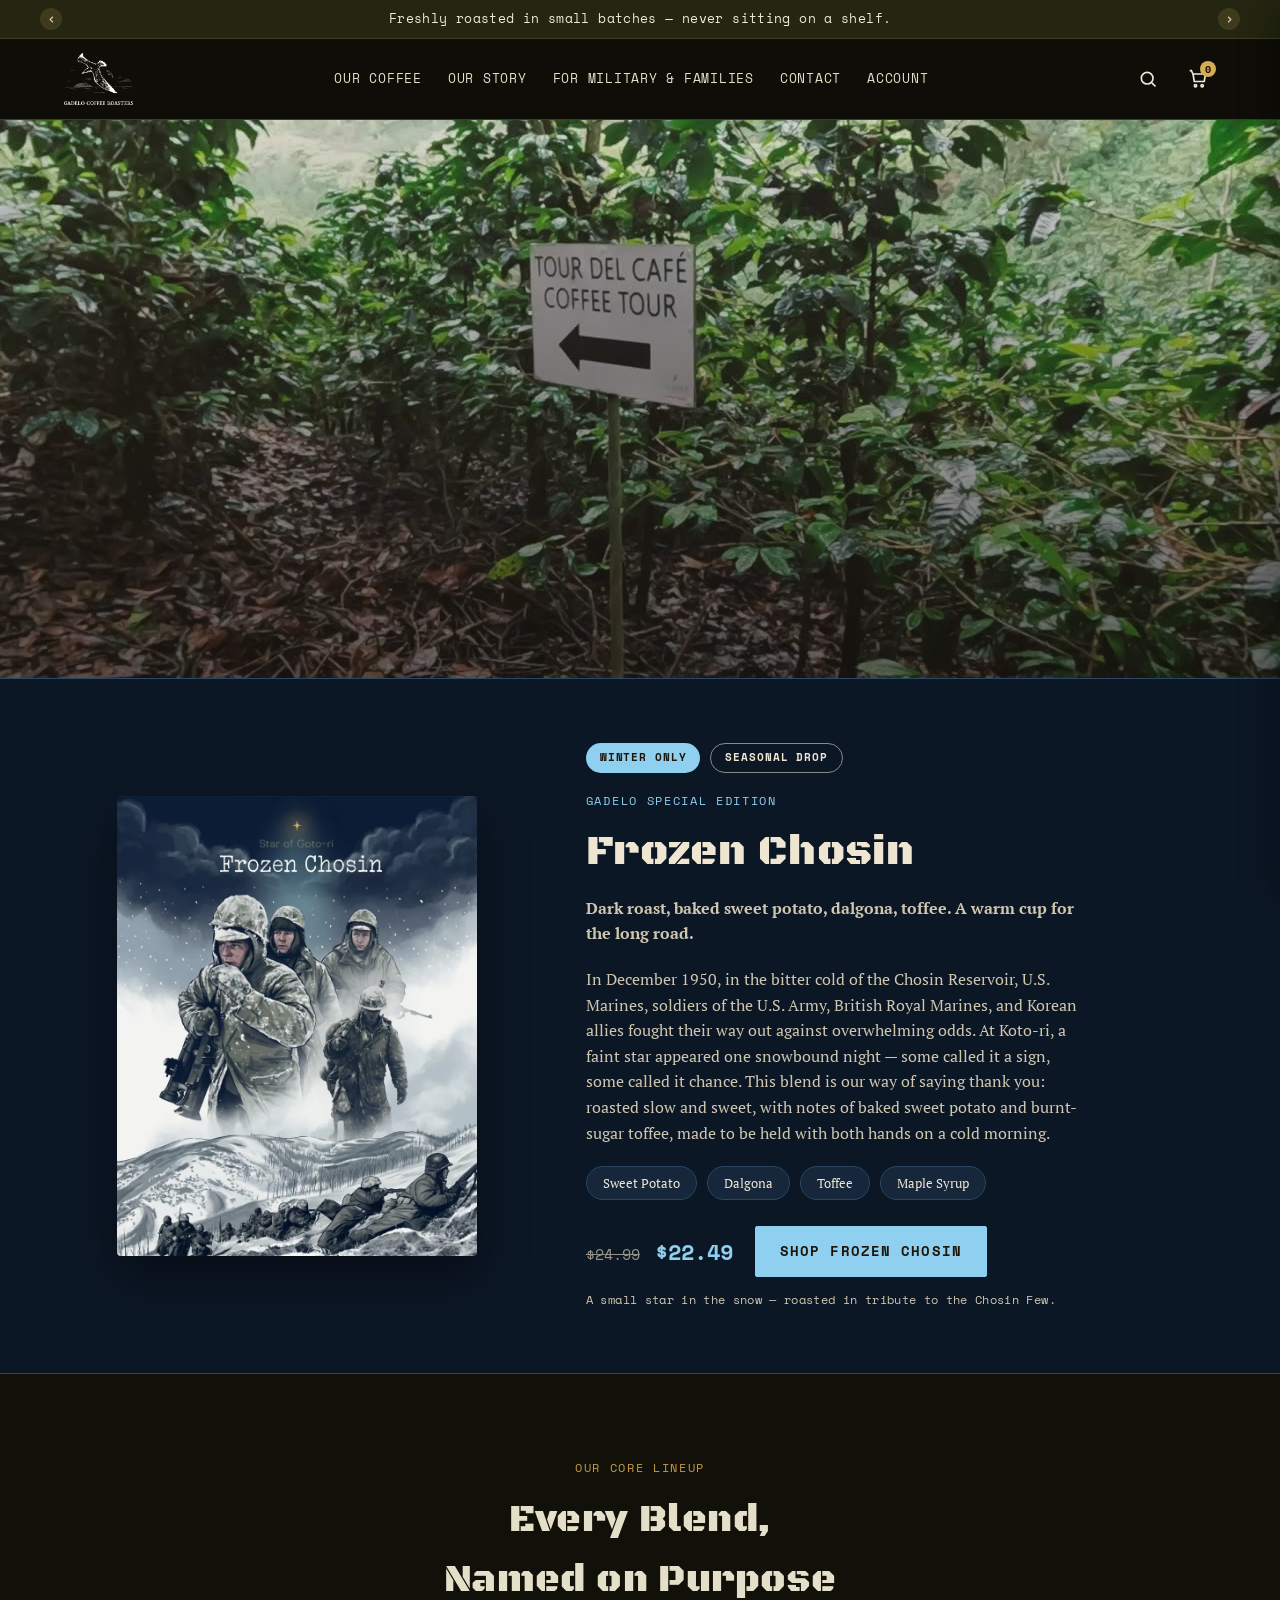
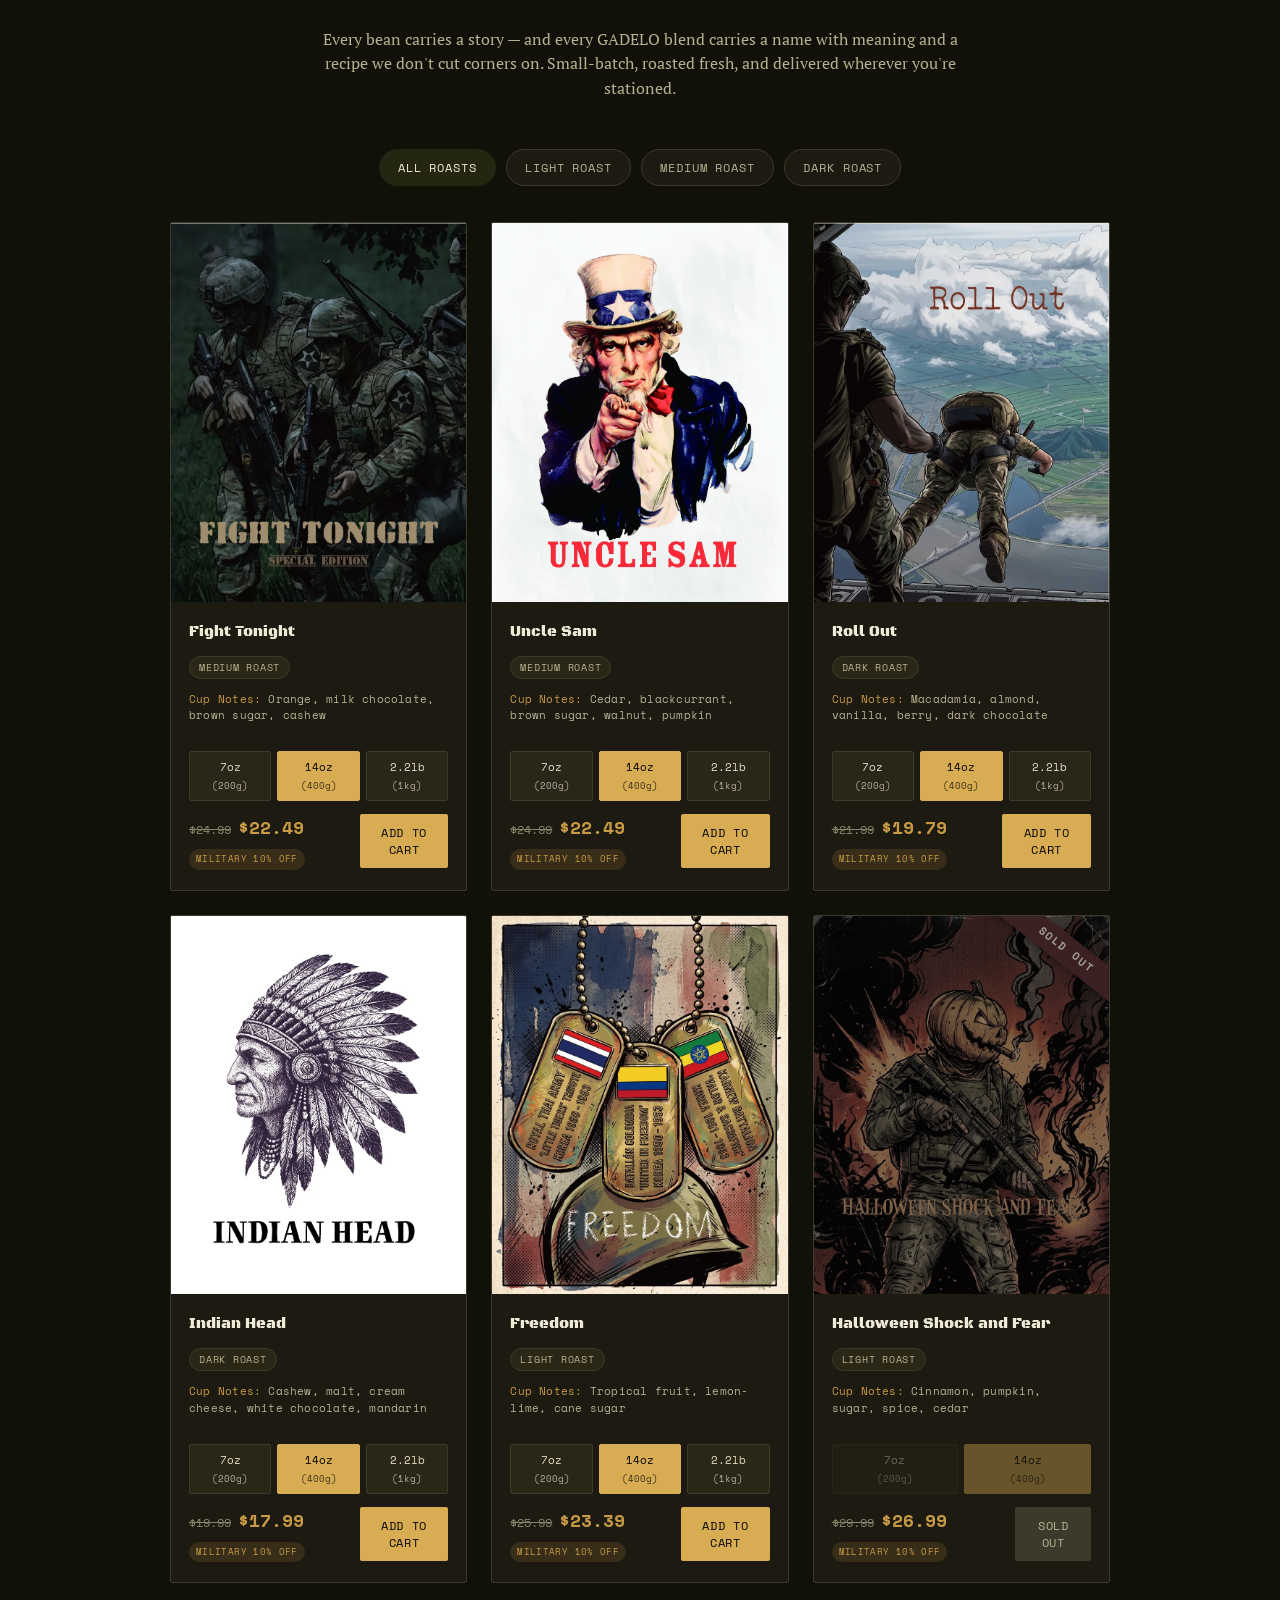
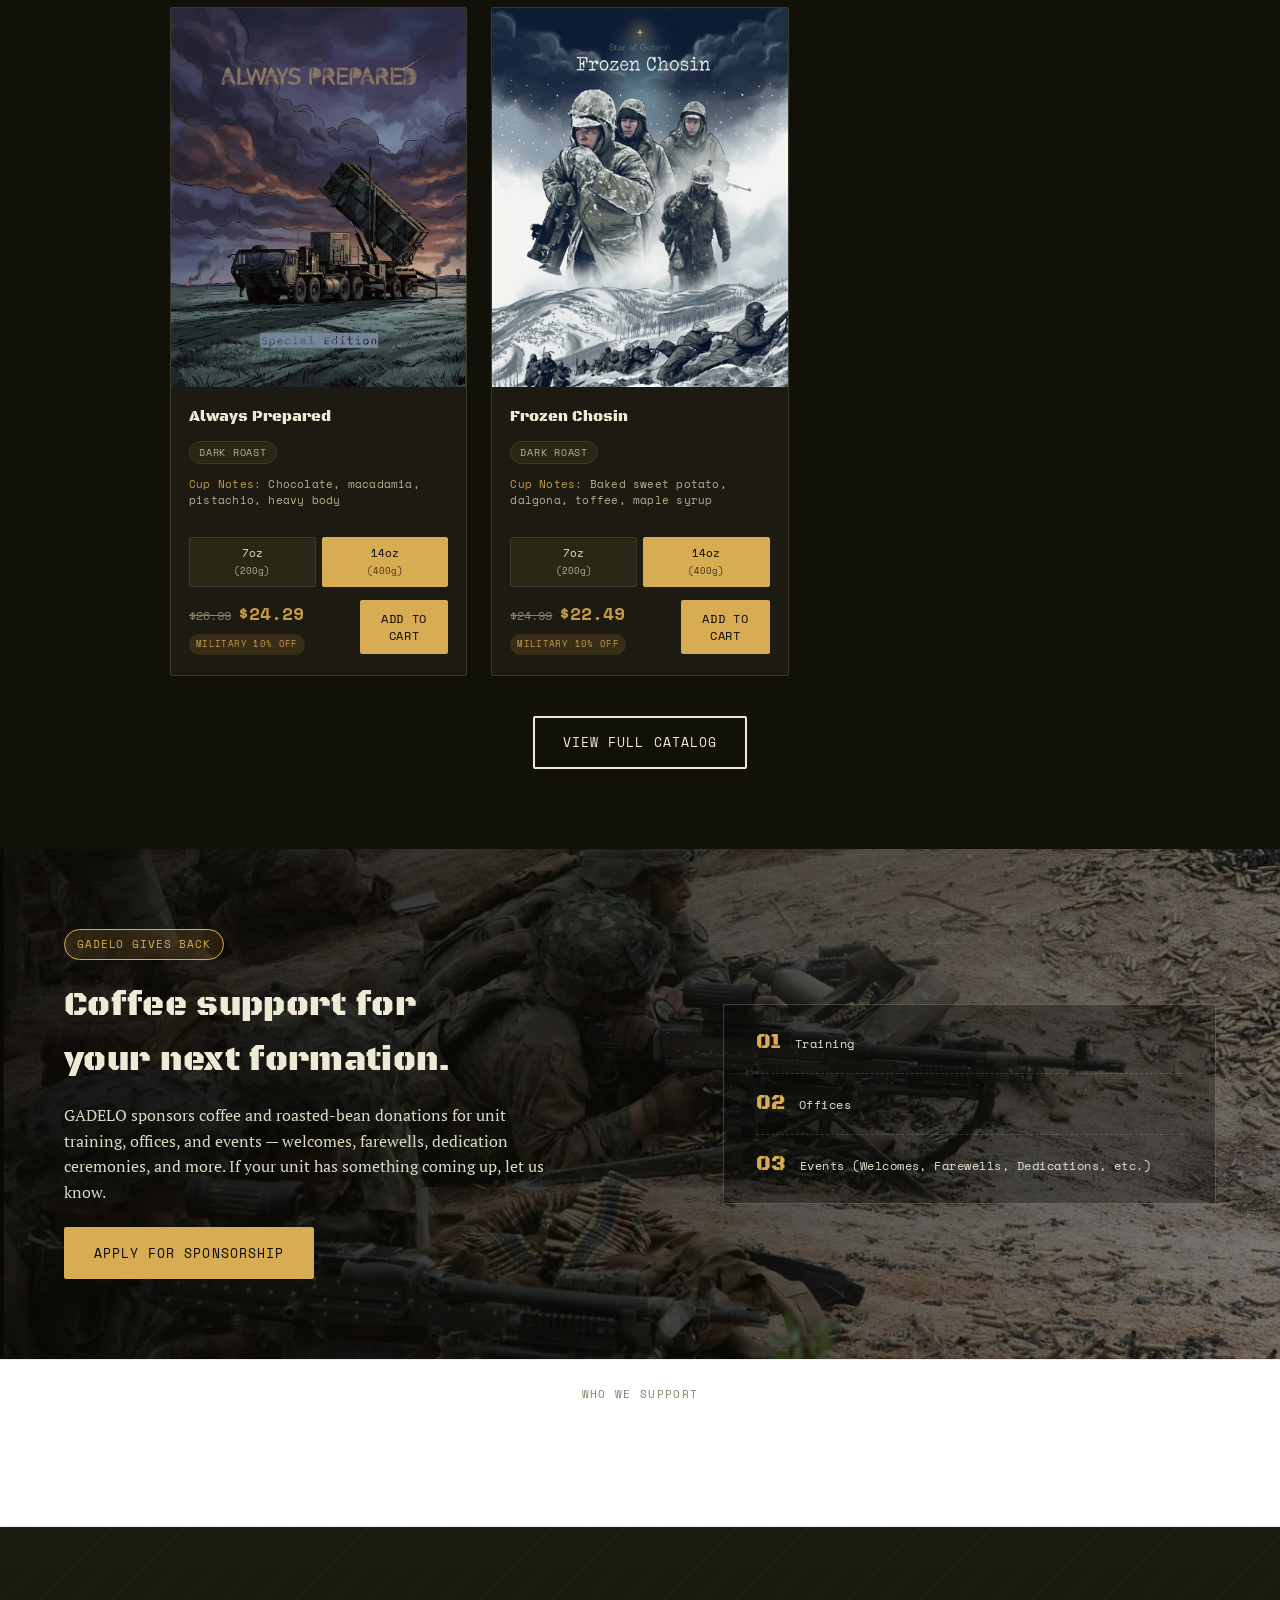
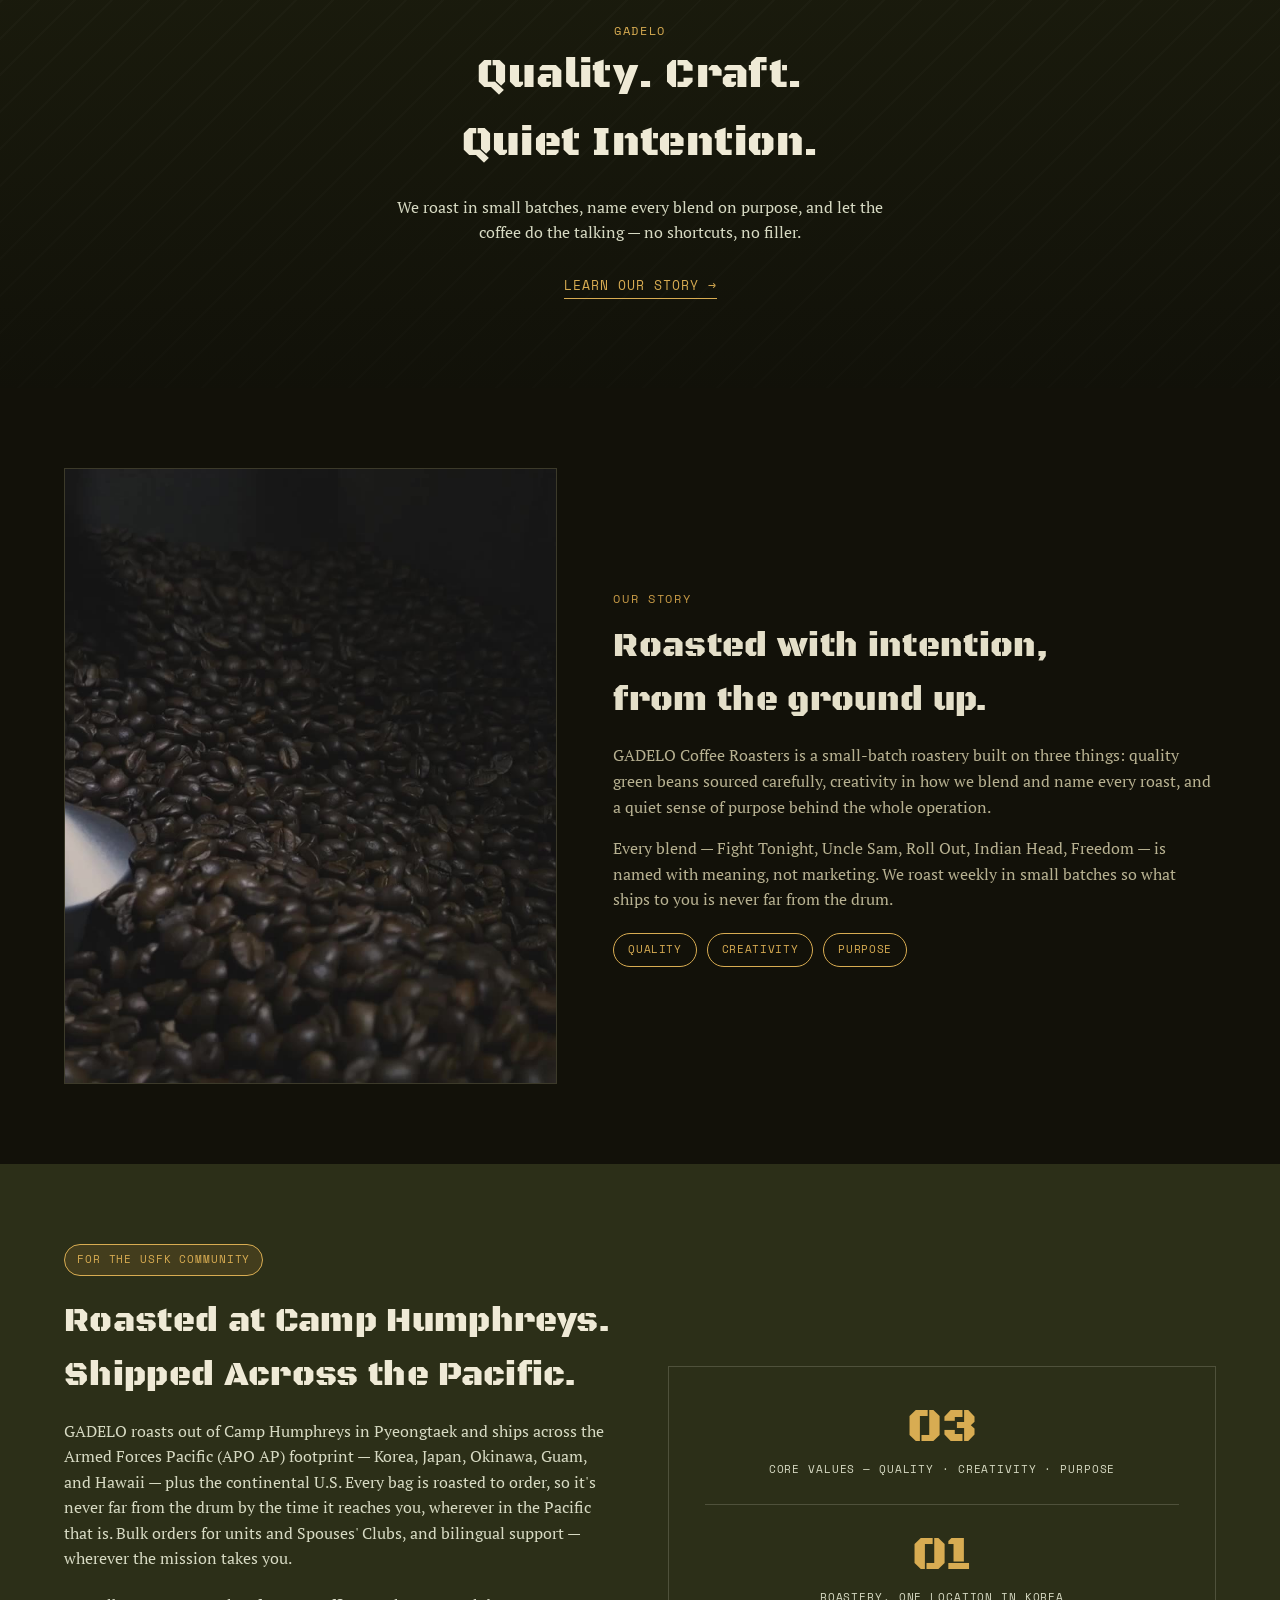
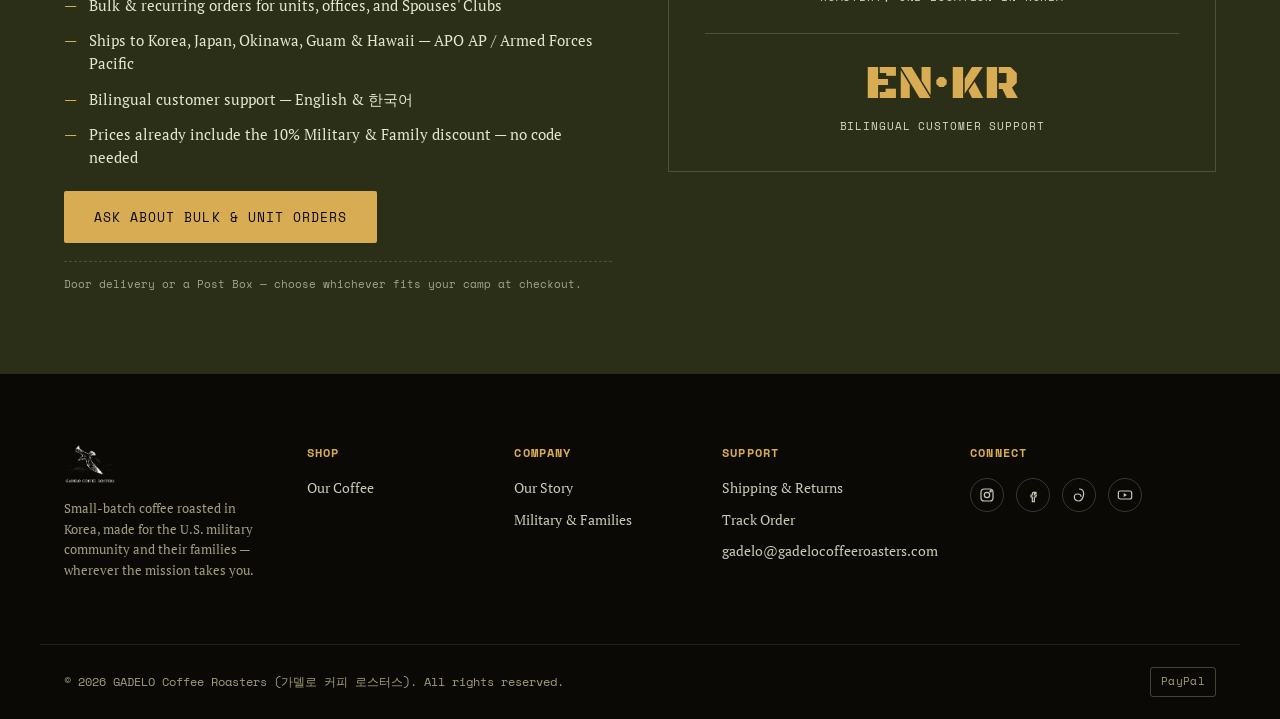
==== commit fe13c58b: "Add files via upload" ====
--- a/index.html
+++ b/index.html
@@ -113,6 +113,7 @@
       <a href="#about">Our Story</a>
       <a href="#community">For Military &amp; Families</a>
       <a href="contact.html">Contact</a>
+      <a href="login.html">Account</a>
     </nav>
     <div class="nav-actions">
       <button class="icon-btn" aria-label="Search">
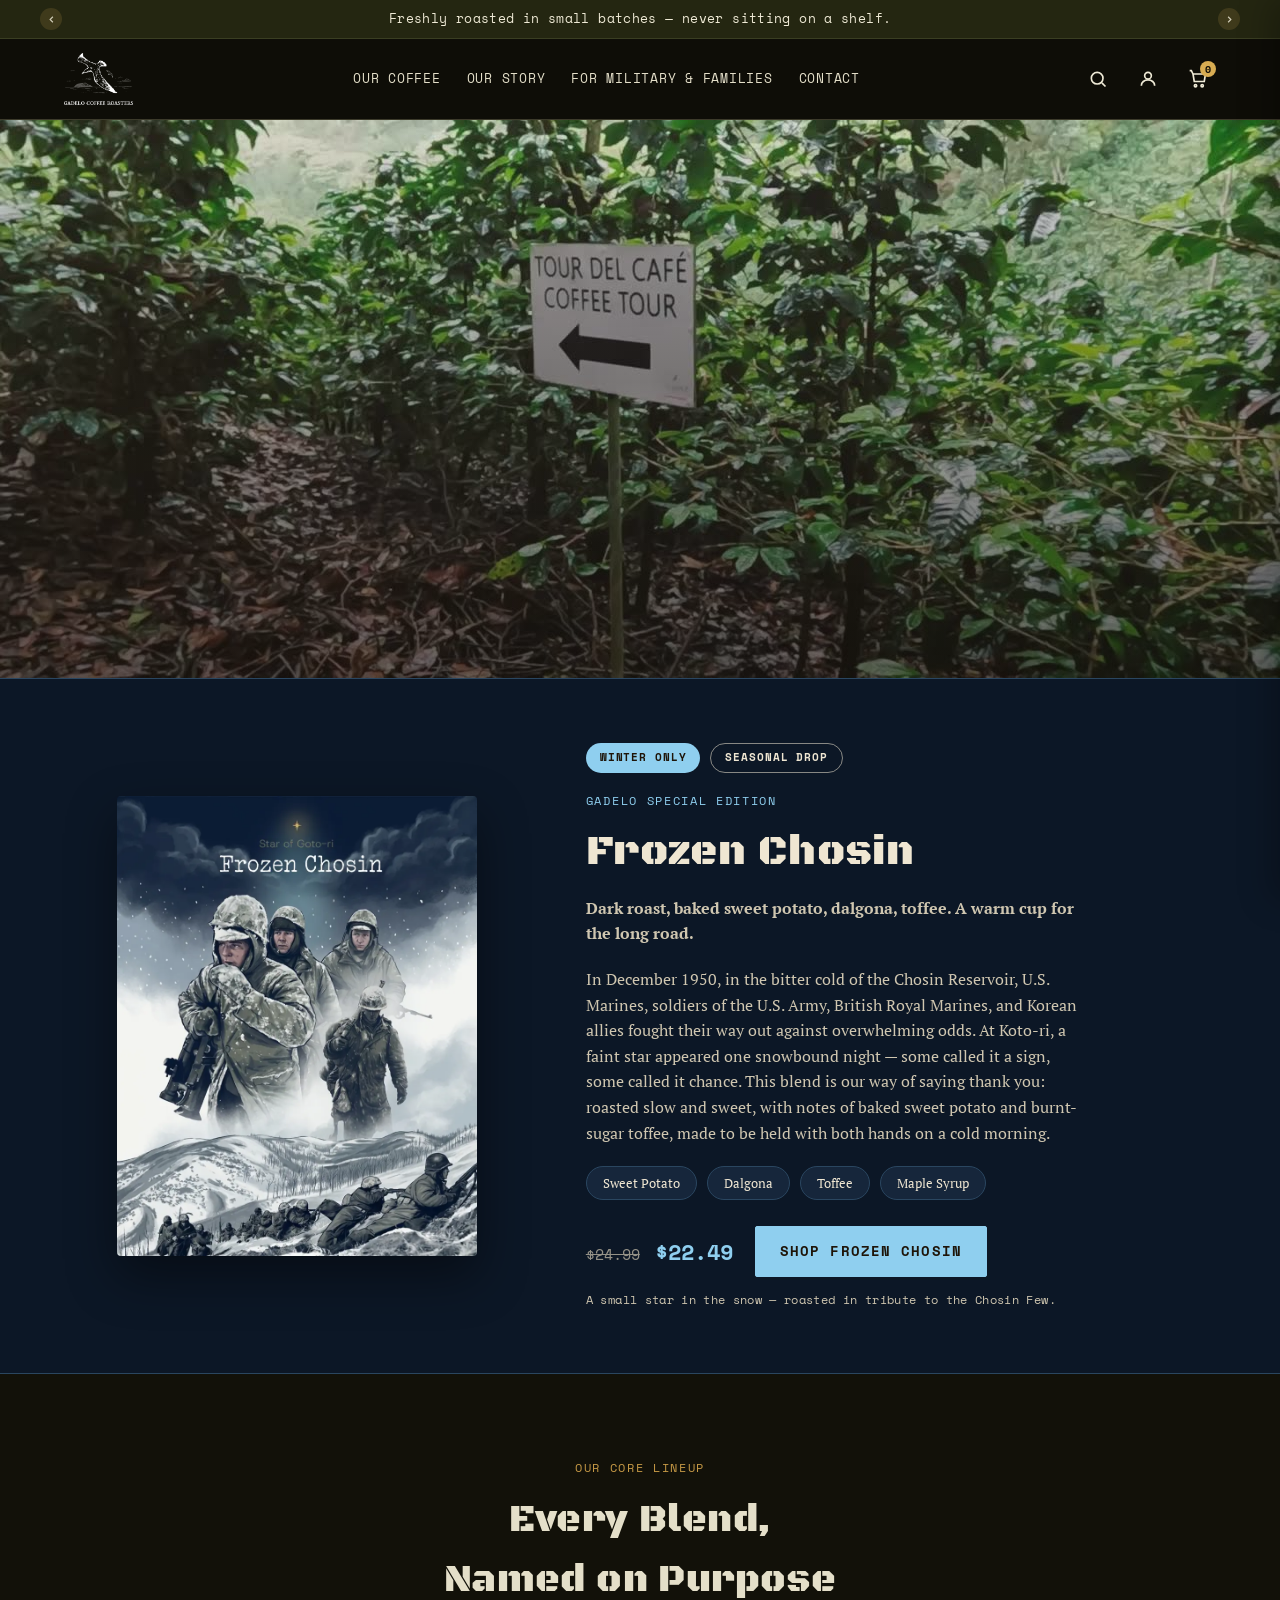
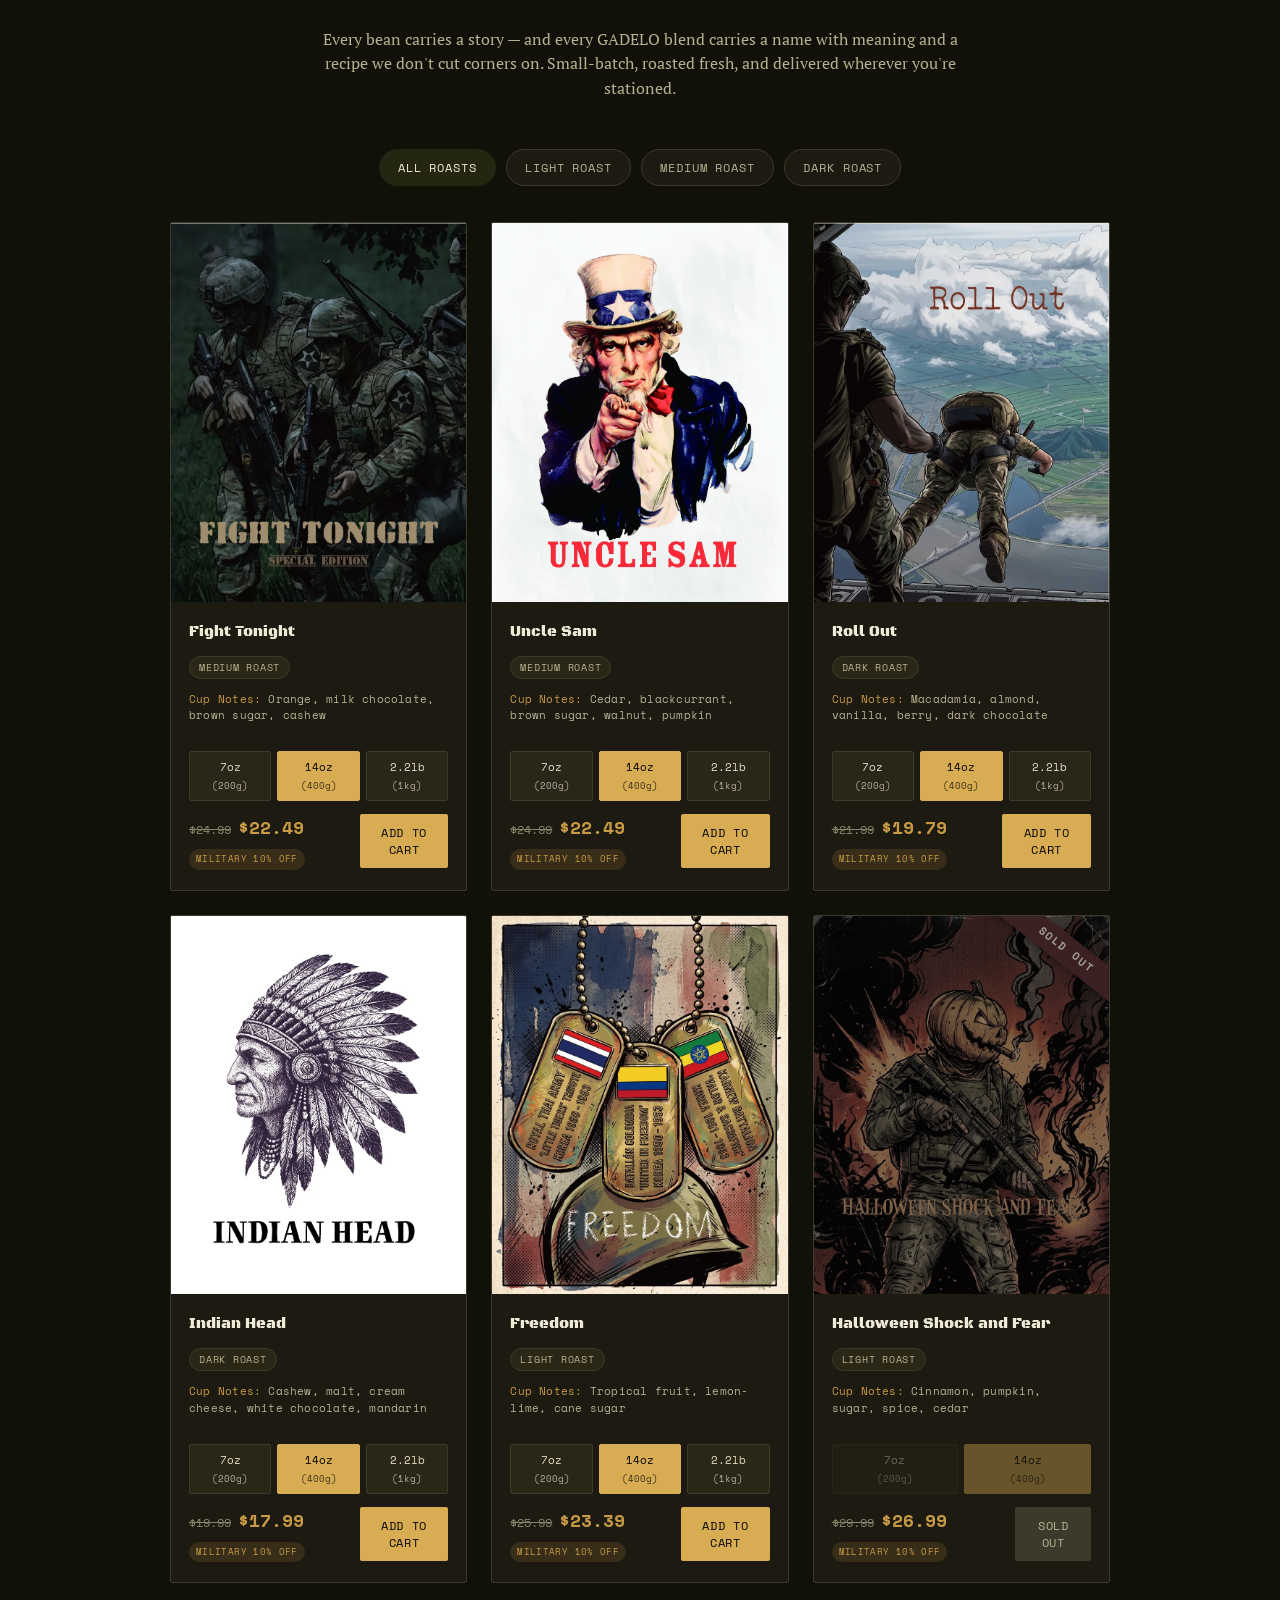
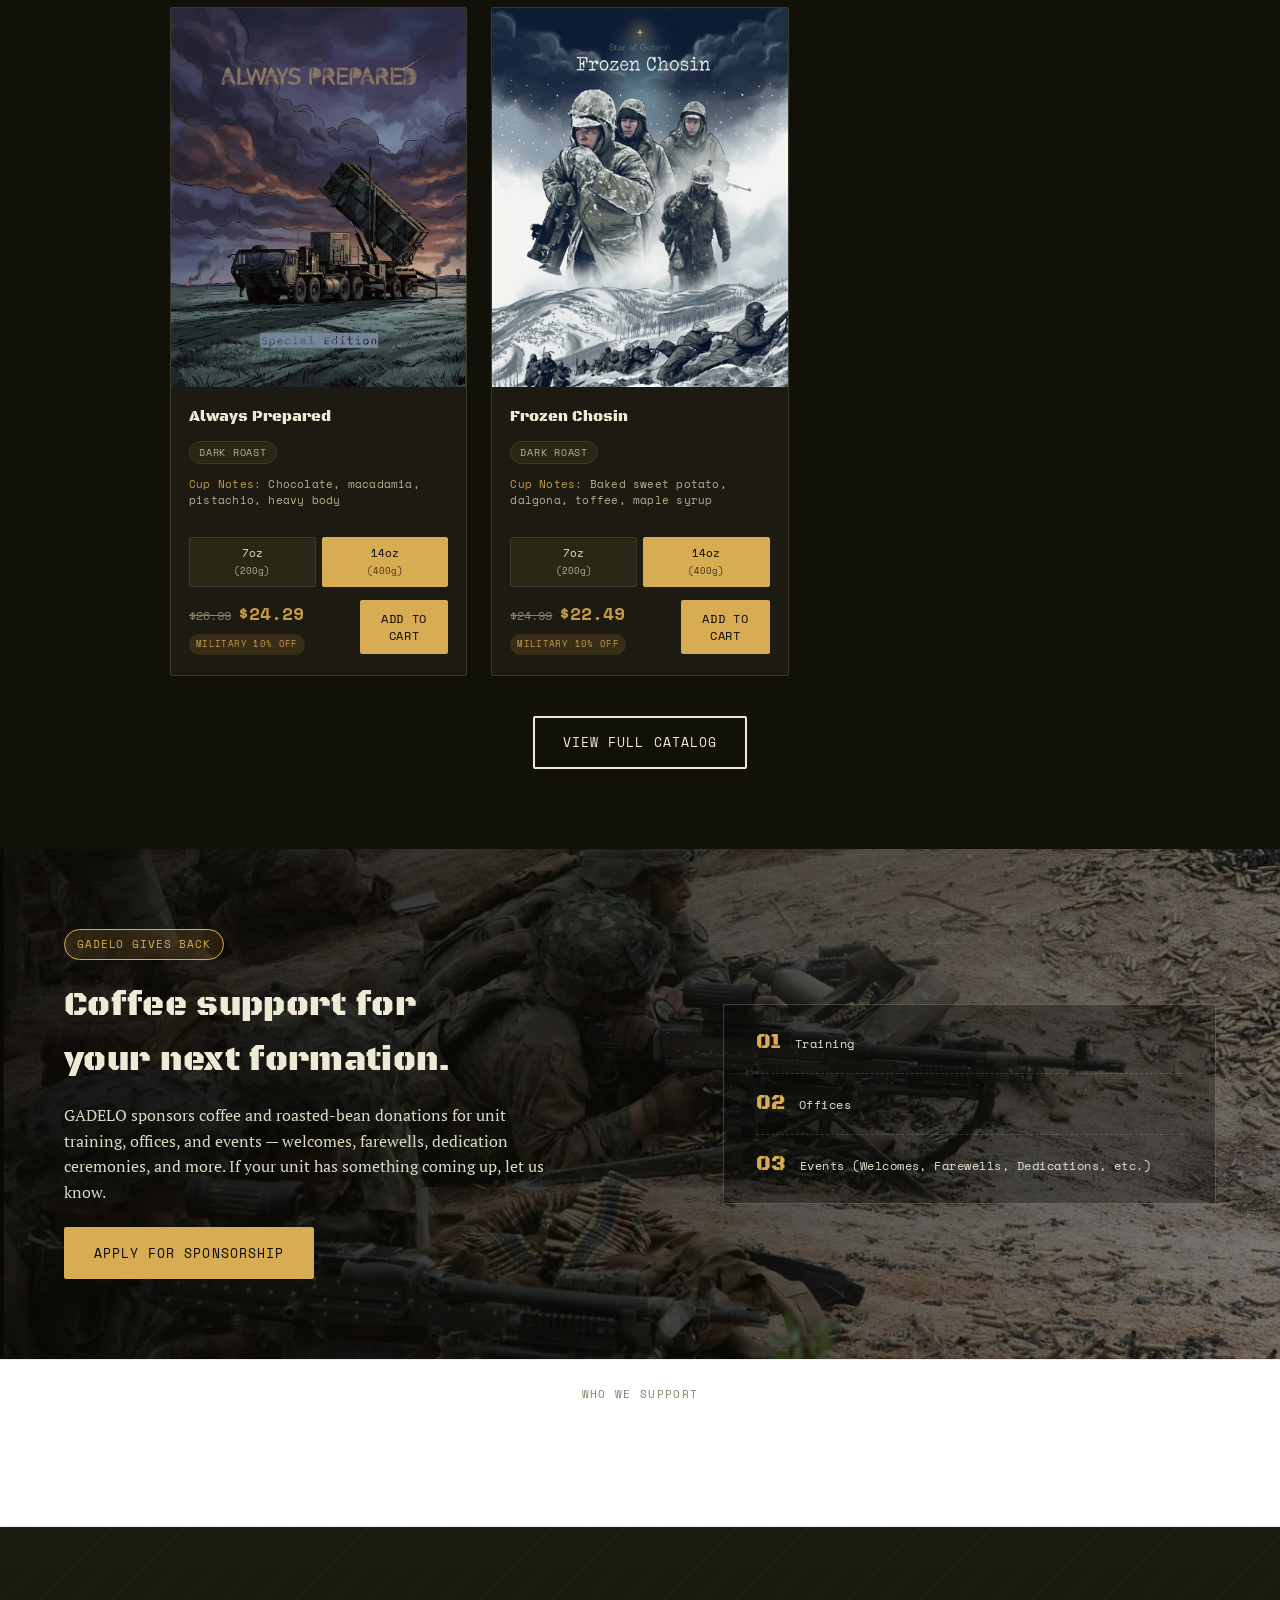
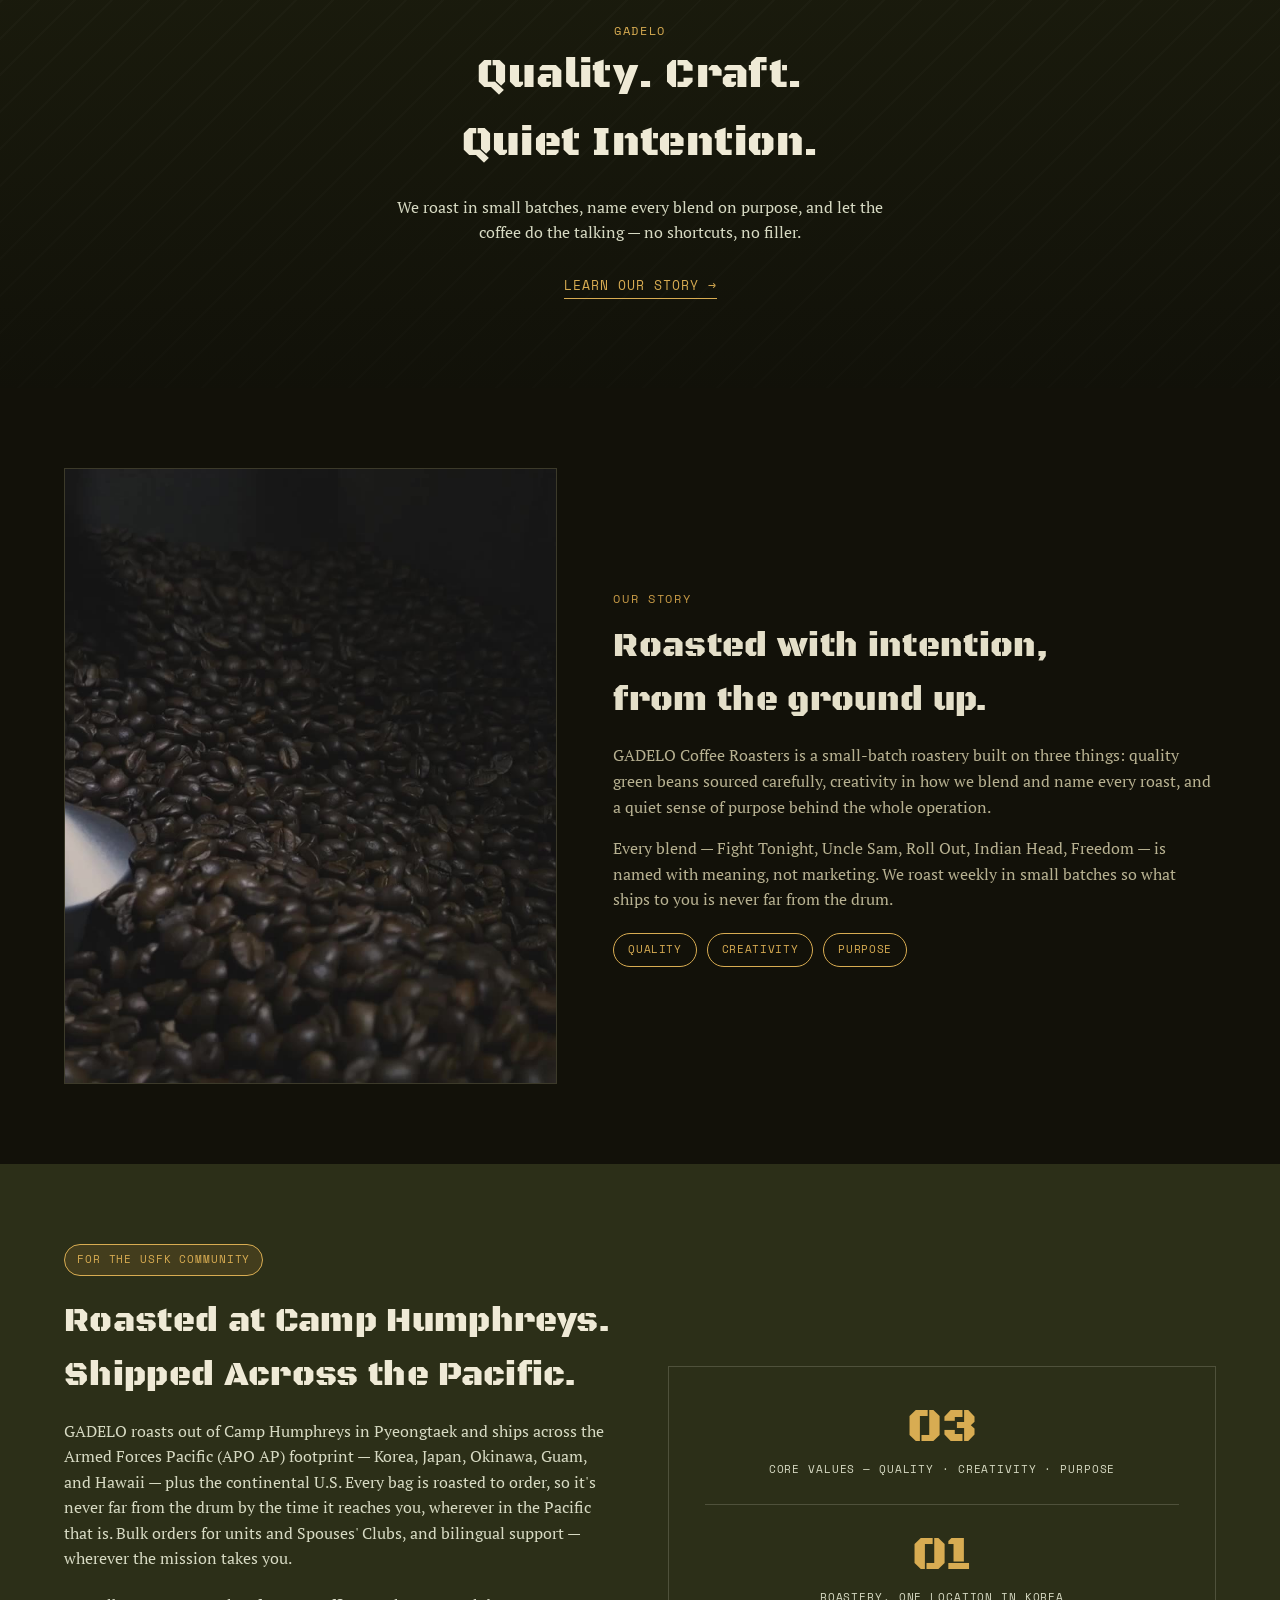
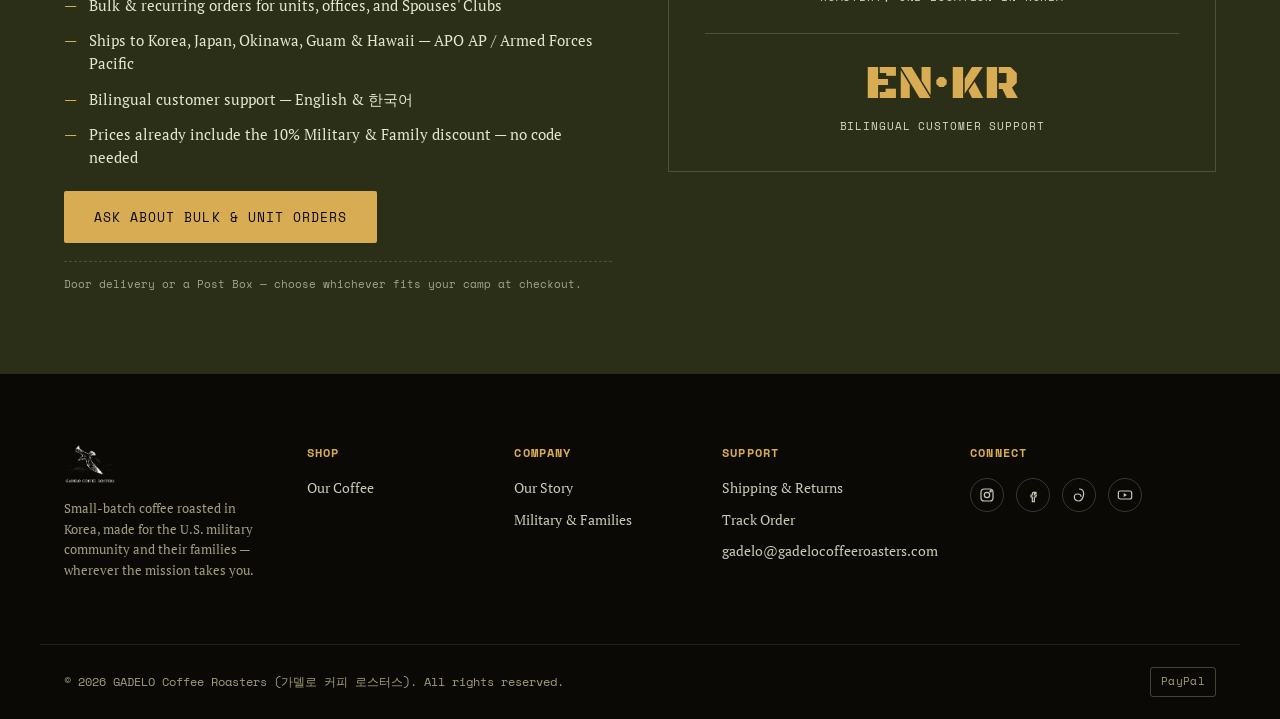
==== commit 4ee3d943: "Add files via upload" ====
--- a/index.html
+++ b/index.html
@@ -113,12 +113,14 @@
       <a href="#about">Our Story</a>
       <a href="#community">For Military &amp; Families</a>
       <a href="contact.html">Contact</a>
-      <a href="login.html">Account</a>
     </nav>
     <div class="nav-actions">
       <button class="icon-btn" aria-label="Search">
         <svg viewBox="0 0 24 24" fill="none" stroke="currentColor" stroke-width="2"><circle cx="11" cy="11" r="7"/><line x1="21" y1="21" x2="16.65" y2="16.65"/></svg>
       </button>
+      <a class="icon-btn" href="login.html" aria-label="Account">
+        <svg viewBox="0 0 24 24" fill="none" stroke="currentColor" stroke-width="2"><circle cx="12" cy="8" r="4"/><path d="M4 20c0-4 3.6-7 8-7s8 3 8 7"/></svg>
+      </a>
       <button class="icon-btn" id="cartToggle" aria-label="Open cart">
         <svg viewBox="0 0 24 24" fill="none" stroke="currentColor" stroke-width="2"><path d="M6 6h15l-1.5 9h-12z"/><path d="M6 6L4 2H2"/><circle cx="9" cy="20" r="1.4"/><circle cx="17" cy="20" r="1.4"/></svg>
         <span class="cart-count" id="cartCount">0</span>
